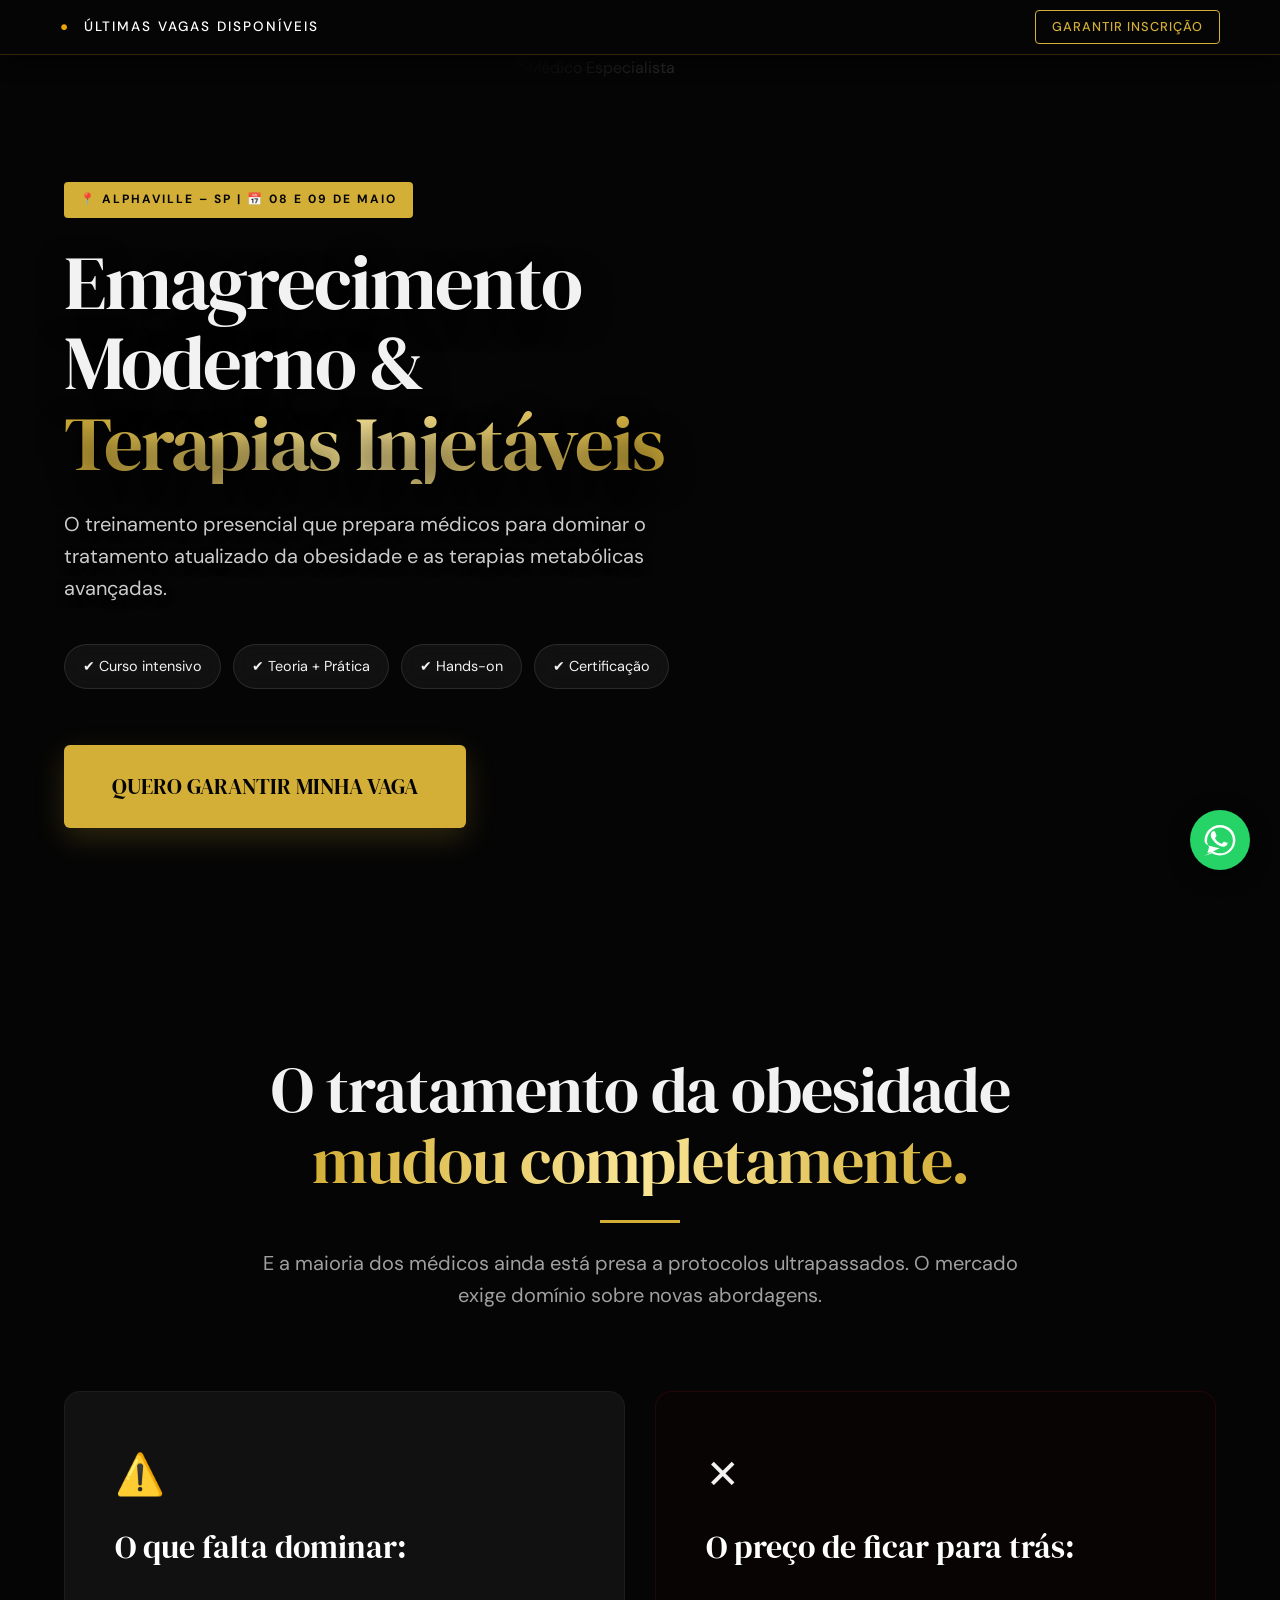
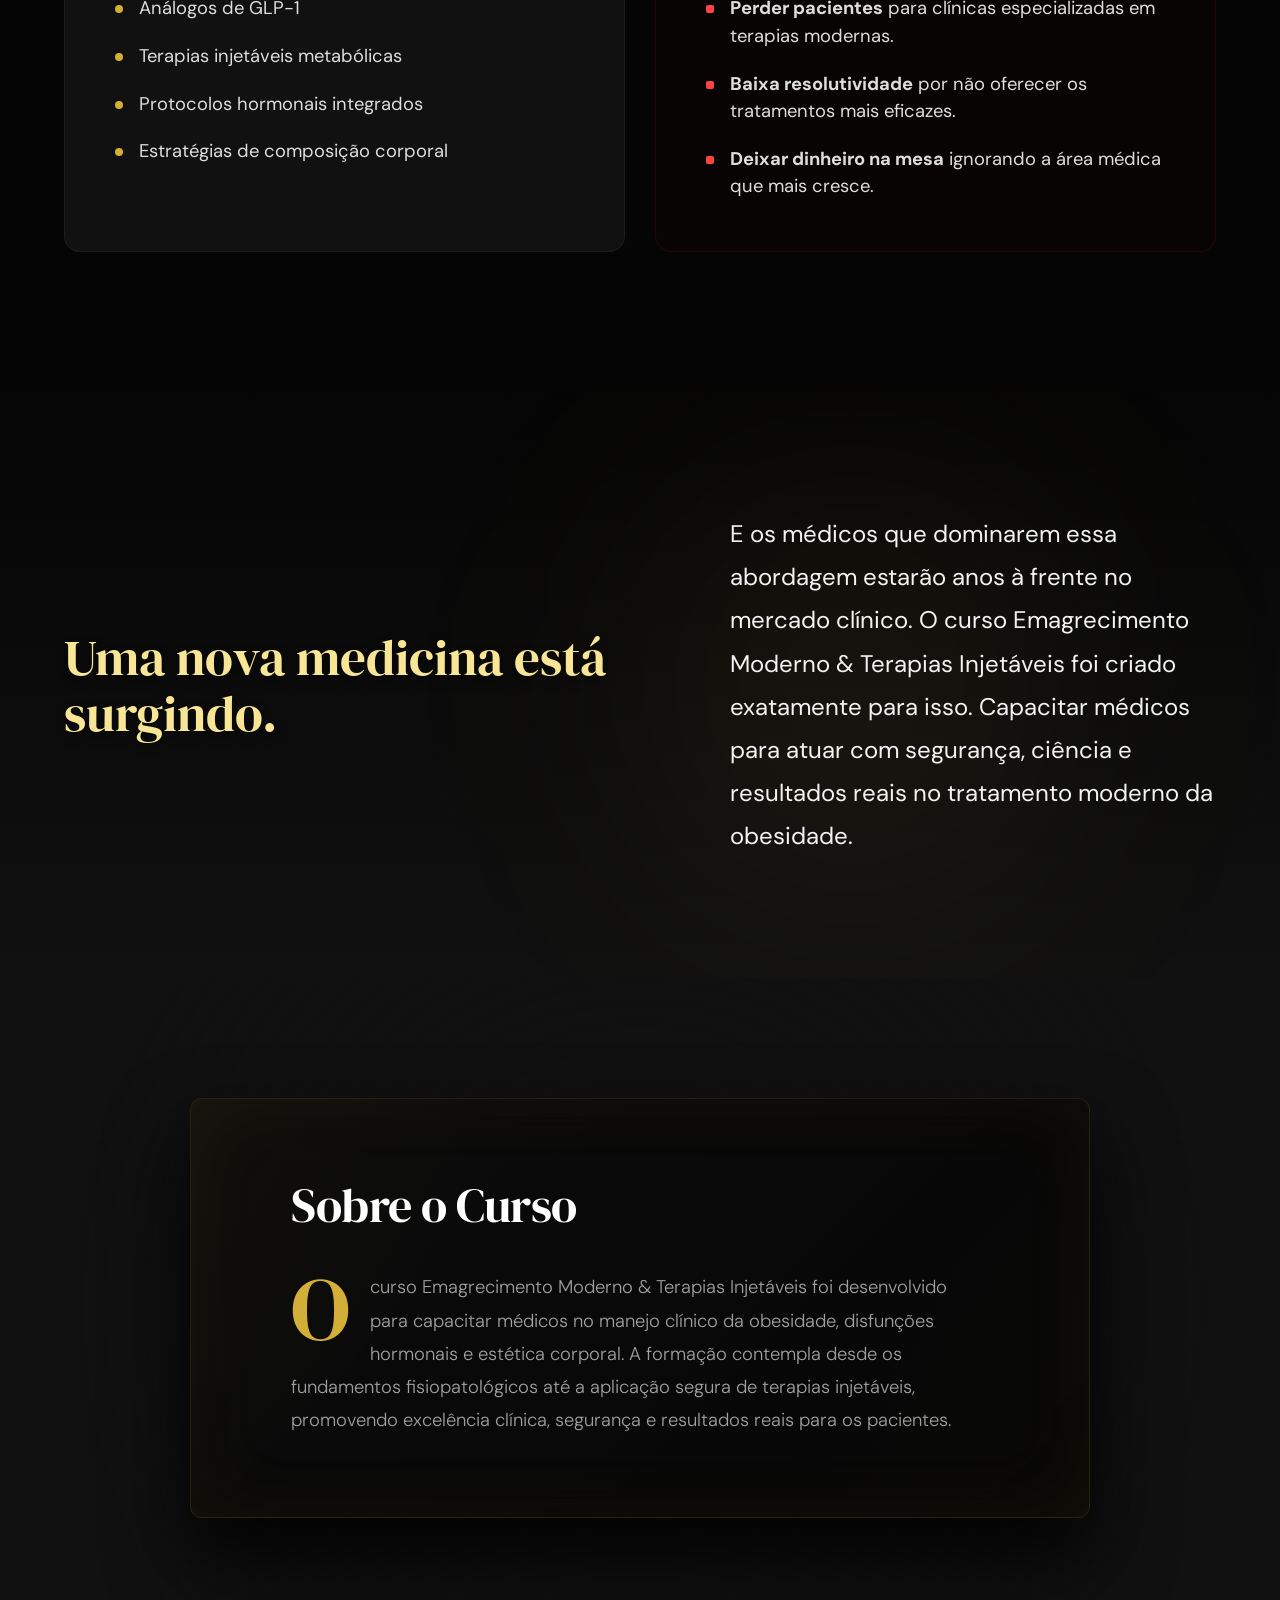
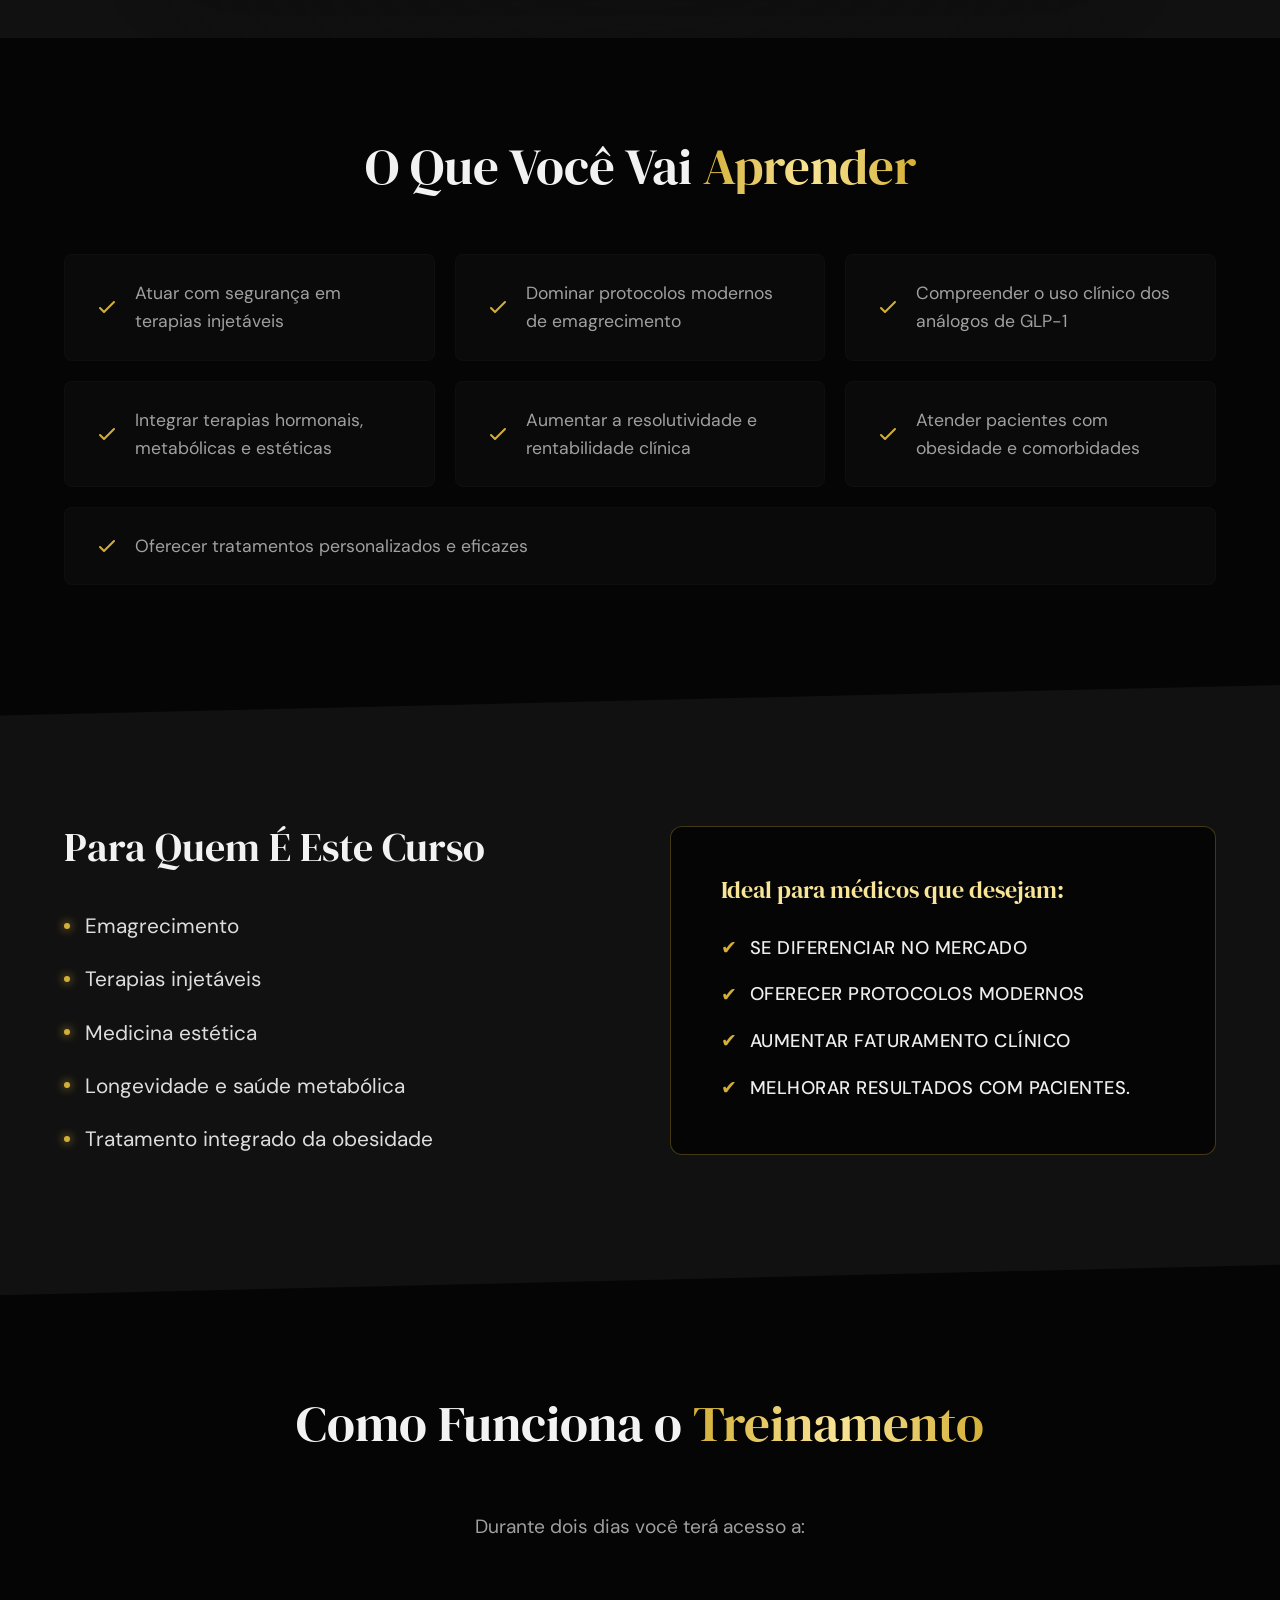
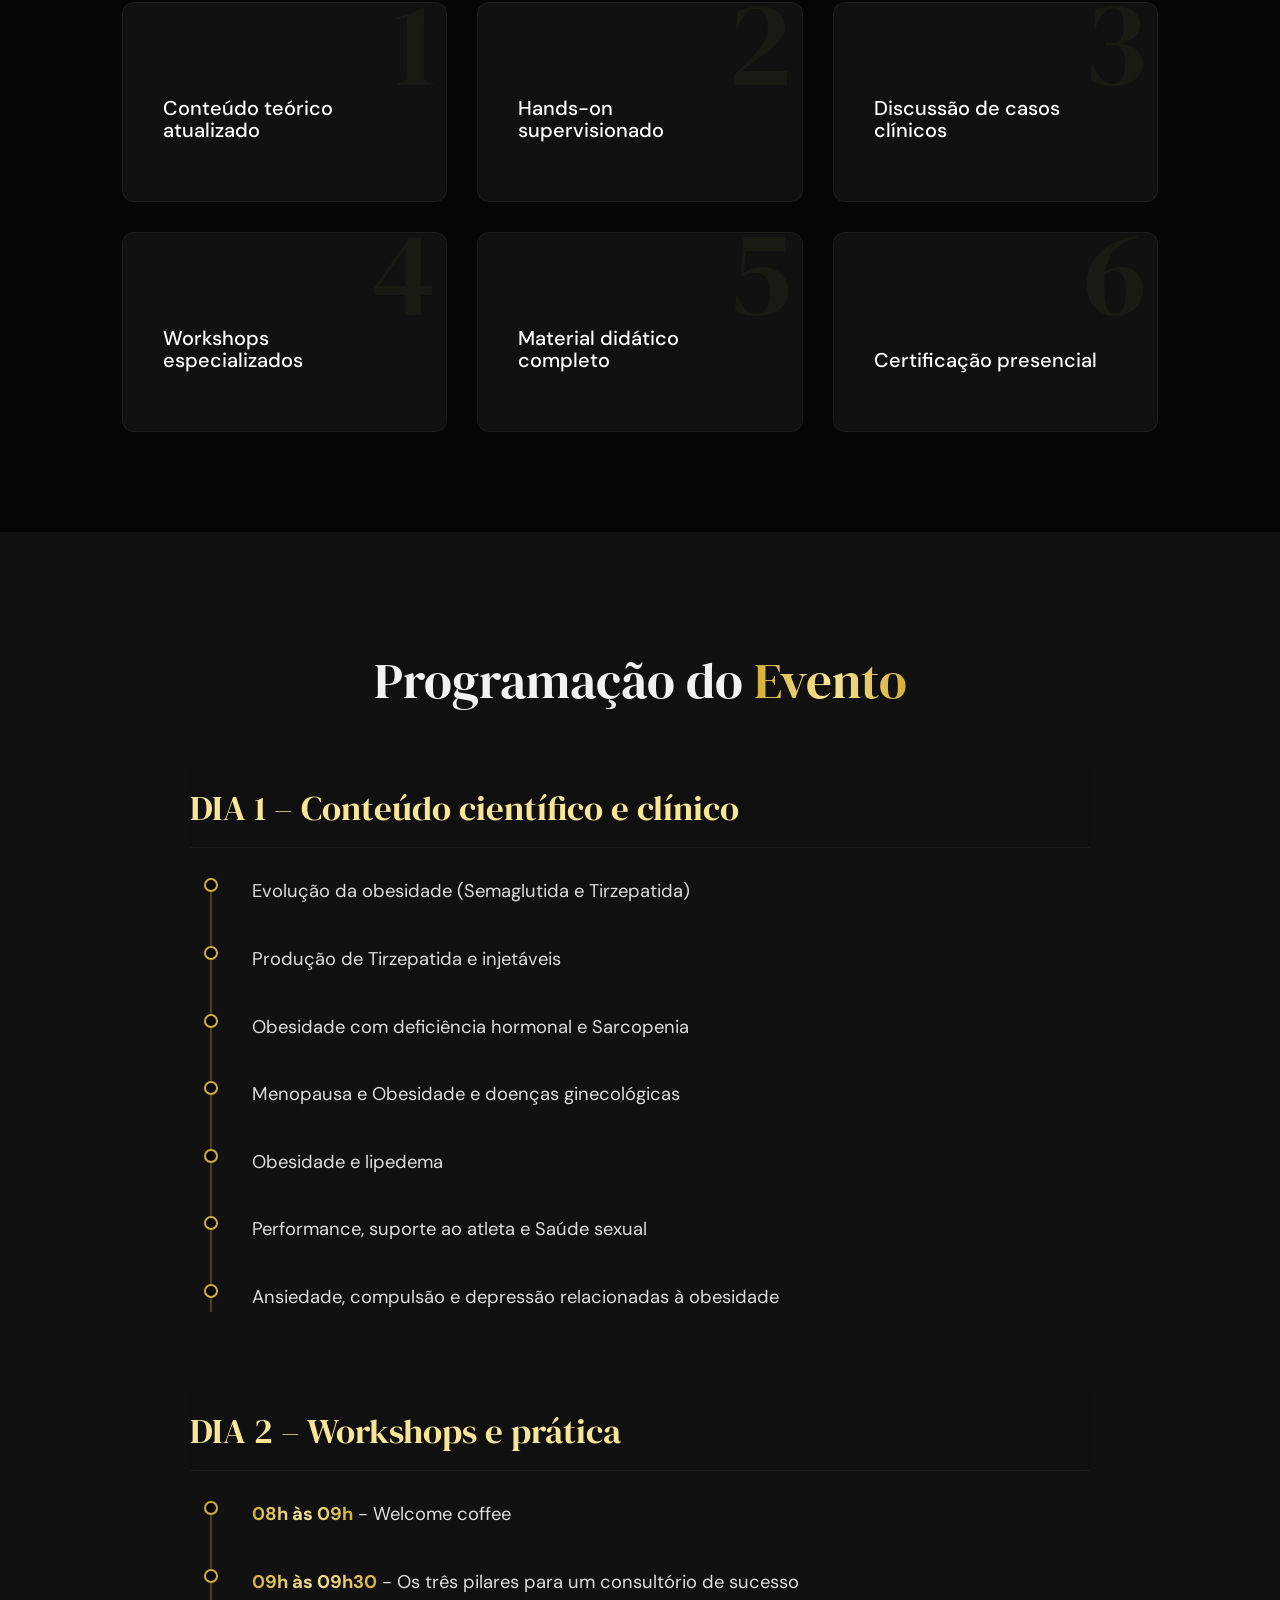
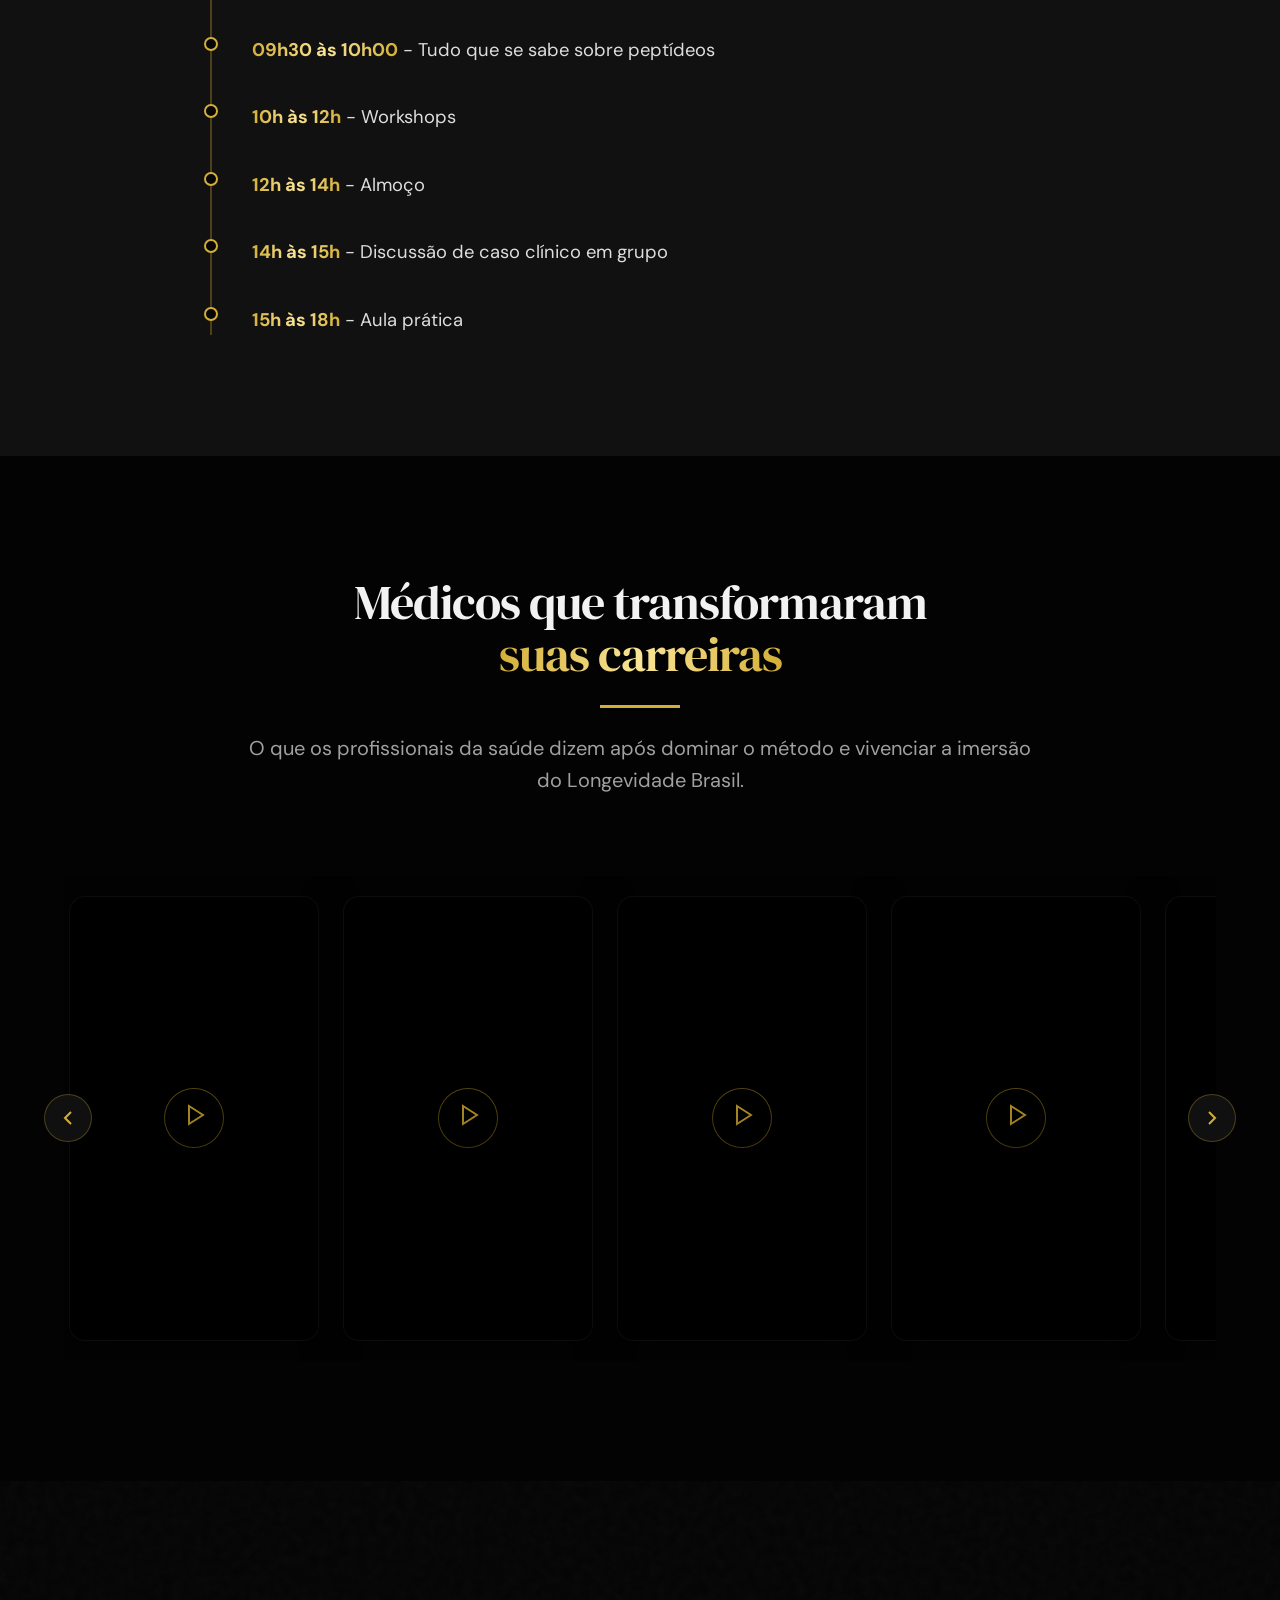
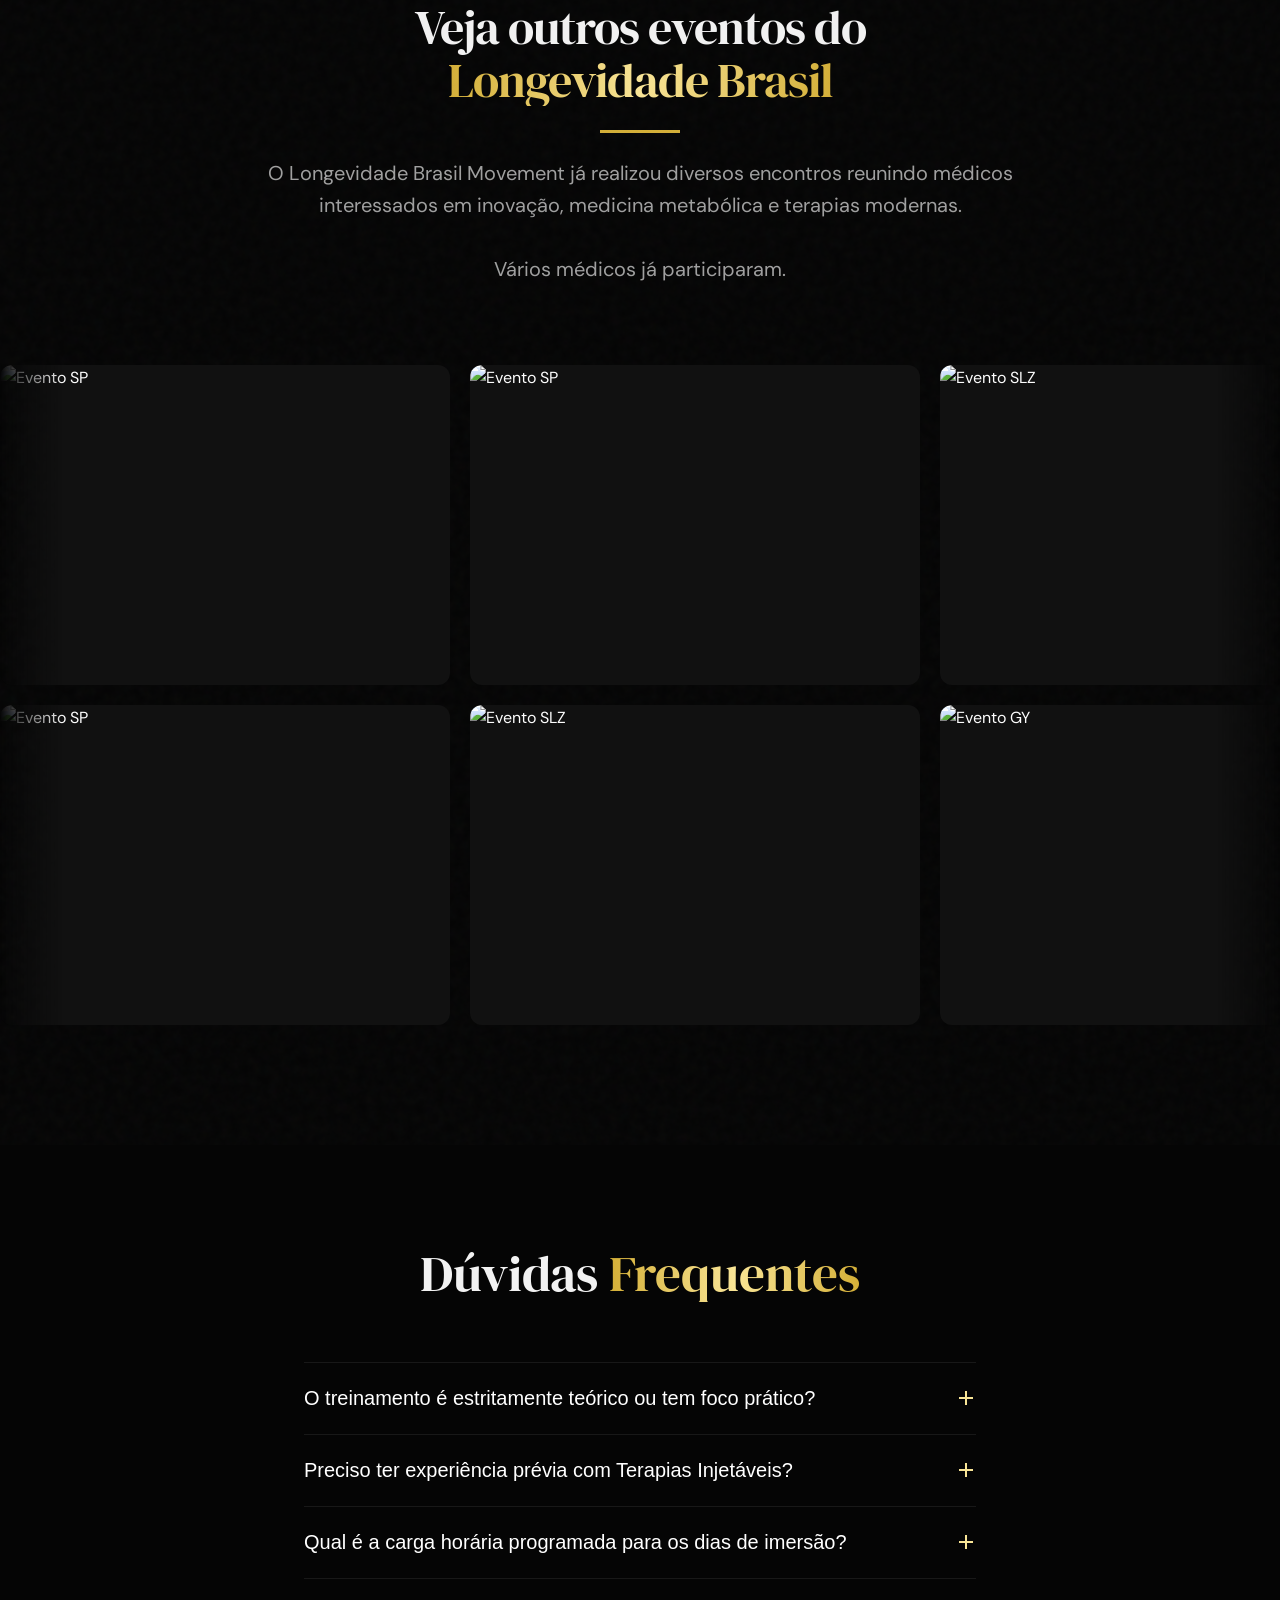
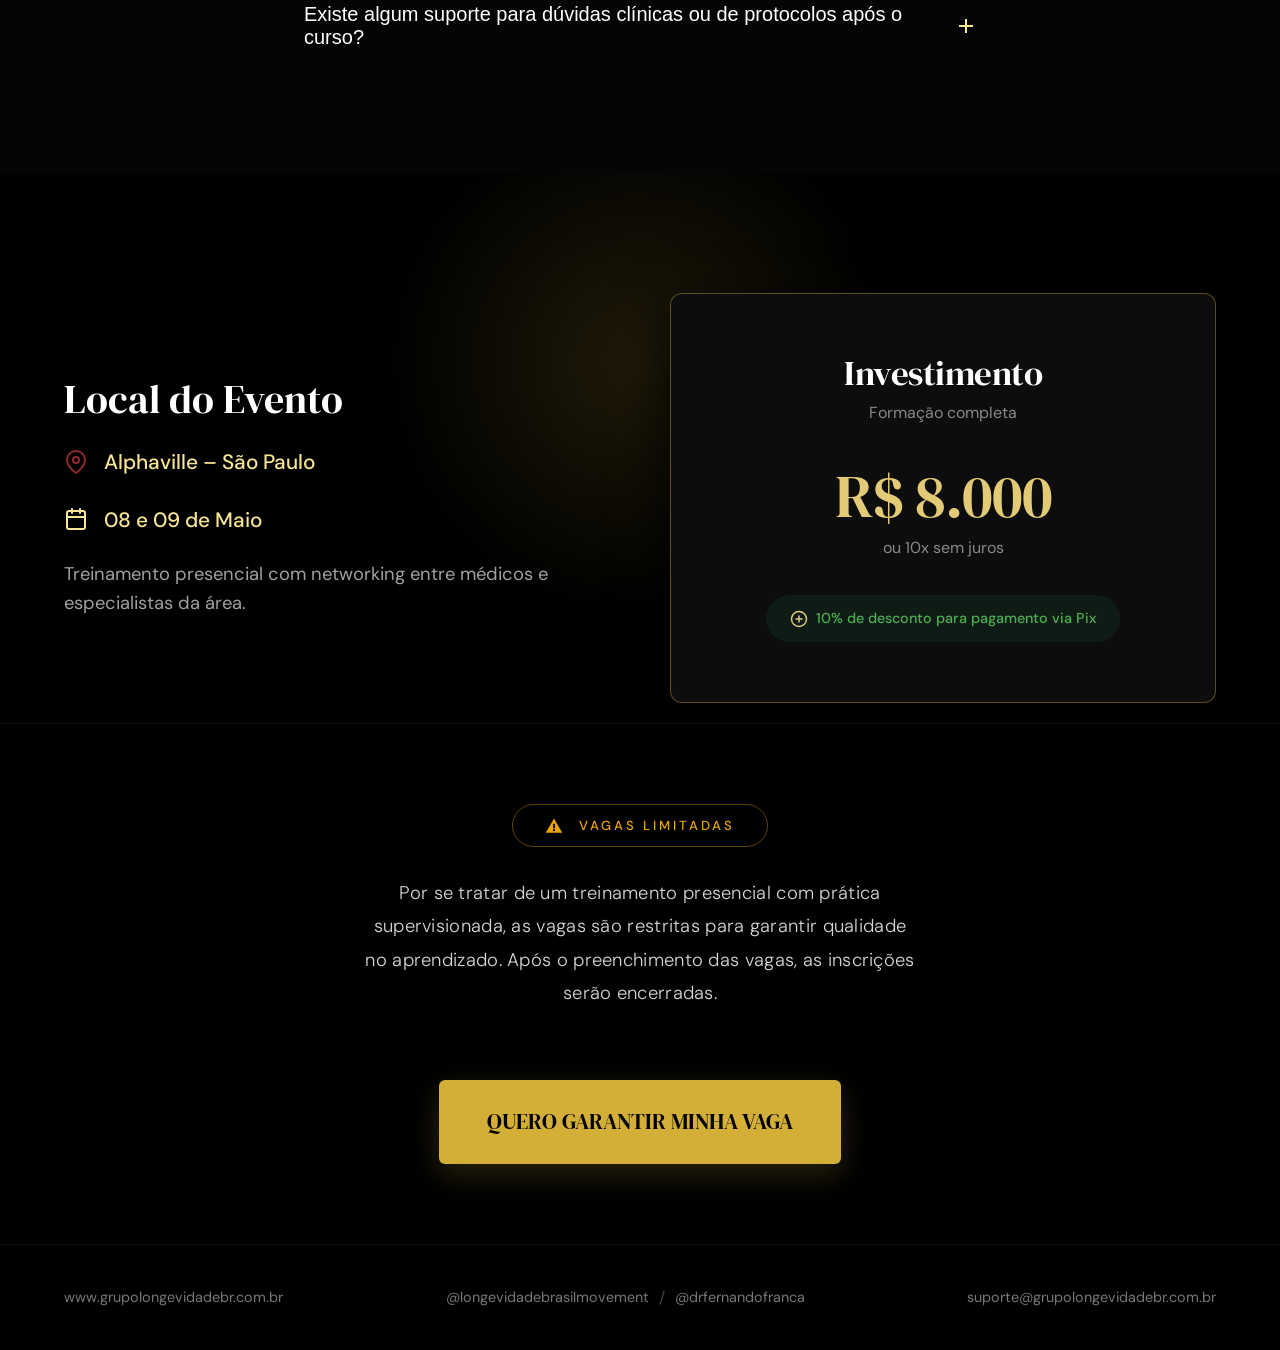
==== pagina-vendas/index.html @ 488025f0 "feat: versão inicial da página de vendas aprovada" ====
<!DOCTYPE html>
<html lang="pt-BR">

<head>
    <meta charset="UTF-8">
    <meta name="viewport" content="width=device-width, initial-scale=1.0">
    <title>Emagrecimento Moderno & Terapias Injetáveis</title>

    <!-- Preconnect for performance -->
    <link rel="preconnect" href="https://fonts.googleapis.com">
    <link rel="preconnect" href="https://fonts.gstatic.com" crossorigin>

    <!-- DM Serif Display (Heading) & DM Sans (Body) -->
    <link
        href="https://fonts.googleapis.com/css2?family=DM+Sans:opsz,wght@9..40,300;9..40,400;9..40,500;9..40,600&family=DM+Serif+Display:ital@0;1&display=swap"
        rel="stylesheet">

    <!-- AOS for scroll animation -->
    <link rel="stylesheet" href="https://unpkg.com/aos@next/dist/aos.css" />

    <link rel="stylesheet" href="/pagina-vendas/style.css">
</head>

<body>
    <!-- Sticky Top Bar (Escassez Premium) -->
    <div class="sticky-top-bar" id="stickyBar">
        <div class="container sticky-container">
            <span class="sticky-text">
                <span style="color: #ECA400; margin-right: 8px;">●</span> ÚLTIMAS VAGAS DISPONÍVEIS
            </span>
            <a href="#garantir" class="sticky-btn">Garantir Inscrição</a>
        </div>
    </div>

    <!-- New Hero Section: Layered/Immersive Image -->
    <section class="hero refined-hero">
        <div class="hero-image-wrapper">
            <img src="/.netlify/images?url=/images/BANNER.jpg&w=1200&q=80" loading="eager" class="hero-bg-img"
                alt="Médico Especialista">
            <!-- Gradients to blend image to the black background -->
            <div class="hero-vignette"></div>
            <div class="hero-fade-bottom"></div>
        </div>

        <div class="container hero-container-stacked">
            <div class="hero-content-modern">
                <div class="badge-modern">📍 ALPHAVILLE – SP | 📅 08 E 09 DE MAIO</div>
                <h1 class="hero-title-modern">
                    Emagrecimento Moderno & <br>
                    <span class="text-gold">Terapias Injetáveis</span>
                </h1>
                <p class="hero-subtitle-modern">
                    O treinamento presencial que prepara médicos para dominar o tratamento atualizado da obesidade e as
                    terapias metabólicas avançadas.
                </p>

                <div class="hero-modern-bullets">
                    <span class="modern-pill">✔ Curso intensivo</span>
                    <span class="modern-pill">✔ Teoria + Prática</span>
                    <span class="modern-pill">✔ Hands-on</span>
                    <span class="modern-pill">✔ Certificação</span>
                </div>

                <div class="hero-cta-wrapper">
                    <a href="#garantir" class="btn-primary-modern">
                        QUERO GARANTIR MINHA VAGA
                    </a>
                </div>
            </div>
        </div>
    </section>

    <!-- Section: O Problema -> Bento Grid Style -->
    <section class="section problem-section-modern">
        <div class="container">
            <div class="section-header-centered" data-aos="fade-up">
                <h2 class="title-impact">O tratamento da obesidade <br><span class="text-gold">mudou
                        completamente.</span></h2>
                <div class="gold-line"></div>
                <p class="desc-impact">E a maioria dos médicos ainda está presa a protocolos ultrapassados. O mercado
                    exige domínio sobre novas abordagens.</p>
            </div>

            <div class="bento-grid-modern">
                <!-- Card Falhas -->
                <div class="bento-card-dark" data-aos="fade-up" data-aos-delay="100">
                    <div class="bento-icon gold-icon">⚠️</div>
                    <h3 class="bento-title">O que falta dominar:</h3>
                    <ul class="clean-check-list">
                        <li>Análogos de GLP-1</li>
                        <li>Terapias injetáveis metabólicas</li>
                        <li>Protocolos hormonais integrados</li>
                        <li>Estratégias de composição corporal</li>
                    </ul>
                </div>

                <!-- Card Consequencias -->
                <div class="bento-card-alert" data-aos="fade-up" data-aos-delay="200">
                    <div class="bento-icon red-icon">✕</div>
                    <h3 class="bento-title">O preço de ficar para trás:</h3>
                    <ul class="clean-check-list red-bullets">
                        <li><strong>Perder pacientes</strong> para clínicas especializadas em terapias modernas.</li>
                        <li><strong>Baixa resolutividade</strong> por não oferecer os tratamentos mais eficazes.</li>
                        <li><strong>Deixar dinheiro na mesa</strong> ignorando a área médica que mais cresce.</li>
                    </ul>
                </div>
            </div>
        </div>
    </section>

    <!-- Section 3: A Oportunidade -->
    <section class="section opportunity-section">
        <div class="opportunity-glow"></div>
        <div class="container opportunity-container">
            <div class="opportunity-left">
                <h2 class="opportunity-title" data-aos="fade-right">Uma nova medicina está surgindo.</h2>
            </div>
            <div class="opportunity-right" data-aos="fade-left" data-aos-delay="200">
                <p class="opportunity-desc">
                    E os médicos que dominarem essa abordagem estarão anos à frente no mercado clínico. O curso
                    Emagrecimento Moderno & Terapias Injetáveis foi criado exatamente para isso. Capacitar médicos para
                    atuar com segurança, ciência e resultados reais no tratamento moderno da obesidade.
                </p>
            </div>
        </div>
    </section>

    <!-- Section 4: Sobre o Curso (Clean Premium) -->
    <section class="section about-section-clean" style="padding: 120px 0;">
        <!-- Slider de Imagens Desfocadas no Fundo -->
        <div class="about-bg-slider">
            <div class="bg-slide bg-slide-1"></div>
            <div class="bg-slide bg-slide-2"></div>
            <div class="bg-slide bg-slide-3"></div>
            <div class="bg-slide bg-slide-4"></div>
            <div class="bg-slide bg-slide-5"></div>
        </div>
        <div class="container">
            <div class="about-clean-card" data-aos="fade-up" data-aos-duration="1000">
                <h2 class="about-clean-title">Sobre o Curso</h2>
                <div class="about-clean-content">
                    <p class="about-clean-text">
                        <span class="clean-drop-cap">O</span> curso Emagrecimento Moderno & Terapias Injetáveis foi
                        desenvolvido para capacitar médicos no manejo clínico da obesidade, disfunções hormonais e
                        estética corporal. A formação contempla desde os fundamentos fisiopatológicos até a aplicação
                        segura de terapias injetáveis, promovendo excelência clínica, segurança e resultados reais para
                        os pacientes.
                    </p>
                </div>
            </div>
        </div>
    </section>

    <!-- Section 5: O Que Você Vai Aprender -->
    <section class="section learn-section" id="aprendizado">
        <div class="container">
            <h2 class="section-title text-center" data-aos="fade-up">O Que Você Vai <span
                    class="text-gold">Aprender</span></h2>

            <div class="learn-grid">
                <div class="learn-card" data-aos="fade-up" data-aos-delay="100">
                    <svg viewBox="0 0 24 24" fill="none" class="learn-check">
                        <path d="M5 13L9 17L19 7" stroke="currentColor" stroke-width="2" stroke-linecap="round"
                            stroke-linejoin="round" />
                    </svg>
                    <span>Atuar com segurança em terapias injetáveis</span>
                </div>
                <div class="learn-card" data-aos="fade-up" data-aos-delay="200">
                    <svg viewBox="0 0 24 24" fill="none" class="learn-check">
                        <path d="M5 13L9 17L19 7" stroke="currentColor" stroke-width="2" stroke-linecap="round"
                            stroke-linejoin="round" />
                    </svg>
                    <span>Dominar protocolos modernos de emagrecimento</span>
                </div>
                <div class="learn-card" data-aos="fade-up" data-aos-delay="300">
                    <svg viewBox="0 0 24 24" fill="none" class="learn-check">
                        <path d="M5 13L9 17L19 7" stroke="currentColor" stroke-width="2" stroke-linecap="round"
                            stroke-linejoin="round" />
                    </svg>
                    <span>Compreender o uso clínico dos análogos de GLP-1</span>
                </div>
                <div class="learn-card" data-aos="fade-up" data-aos-delay="400">
                    <svg viewBox="0 0 24 24" fill="none" class="learn-check">
                        <path d="M5 13L9 17L19 7" stroke="currentColor" stroke-width="2" stroke-linecap="round"
                            stroke-linejoin="round" />
                    </svg>
                    <span>Integrar terapias hormonais, metabólicas e estéticas</span>
                </div>
                <div class="learn-card" data-aos="fade-up" data-aos-delay="500">
                    <svg viewBox="0 0 24 24" fill="none" class="learn-check">
                        <path d="M5 13L9 17L19 7" stroke="currentColor" stroke-width="2" stroke-linecap="round"
                            stroke-linejoin="round" />
                    </svg>
                    <span>Aumentar a resolutividade e rentabilidade clínica</span>
                </div>
                <div class="learn-card" data-aos="fade-up" data-aos-delay="600">
                    <svg viewBox="0 0 24 24" fill="none" class="learn-check">
                        <path d="M5 13L9 17L19 7" stroke="currentColor" stroke-width="2" stroke-linecap="round"
                            stroke-linejoin="round" />
                    </svg>
                    <span>Atender pacientes com obesidade e comorbidades</span>
                </div>
                <div class="learn-card" data-aos="fade-up" data-aos-delay="700">
                    <svg viewBox="0 0 24 24" fill="none" class="learn-check">
                        <path d="M5 13L9 17L19 7" stroke="currentColor" stroke-width="2" stroke-linecap="round"
                            stroke-linejoin="round" />
                    </svg>
                    <span>Oferecer tratamentos personalizados e eficazes</span>
                </div>
            </div>
        </div>
    </section>

    <!-- Section 6: Para Quem É Este Curso -->
    <section class="section audience-section">
        <div class="container audience-container">
            <div class="audience-left">
                <h2 class="audience-title" data-aos="fade-right">Para Quem É Este Curso</h2>
                <ul class="audience-list">
                    <li data-aos="fade-right" data-aos-delay="100">Emagrecimento</li>
                    <li data-aos="fade-right" data-aos-delay="200">Terapias injetáveis</li>
                    <li data-aos="fade-right" data-aos-delay="300">Medicina estética</li>
                    <li data-aos="fade-right" data-aos-delay="400">Longevidade e saúde metabólica</li>
                    <li data-aos="fade-right" data-aos-delay="500">Tratamento integrado da obesidade</li>
                </ul>
            </div>
            <div class="audience-right" data-aos="fade-left">
                <div class="contrast-box">
                    <h3 class="contrast-subtitle">Ideal para médicos que desejam:</h3>
                    <ul class="desire-list">
                        <li><span>✔</span> se diferenciar no mercado</li>
                        <li><span>✔</span> oferecer protocolos modernos</li>
                        <li><span>✔</span> aumentar faturamento clínico</li>
                        <li><span>✔</span> melhorar resultados com pacientes.</li>
                    </ul>
                </div>
            </div>
        </div>
    </section>

    <!-- Section 7: Como Funciona o Treinamento -->
    <section class="section works-section">
        <div class="container">
            <h2 class="section-title text-center" data-aos="fade-up">Como Funciona o <span
                    class="text-gold">Treinamento</span></h2>
            <p class="works-subtitle text-center" data-aos="fade-up" data-aos-delay="100">Durante dois dias você terá
                acesso a:</p>

            <div class="works-grid">
                <div class="works-card" data-aos="fade-up" data-aos-delay="100">
                    <span class="works-number">1</span>
                    <h3 class="works-title">Conteúdo teórico atualizado</h3>
                </div>
                <div class="works-card" data-aos="fade-up" data-aos-delay="200">
                    <span class="works-number">2</span>
                    <h3 class="works-title">Hands-on supervisionado</h3>
                </div>
                <div class="works-card" data-aos="fade-up" data-aos-delay="300">
                    <span class="works-number">3</span>
                    <h3 class="works-title">Discussão de casos clínicos</h3>
                </div>
                <div class="works-card" data-aos="fade-up" data-aos-delay="400">
                    <span class="works-number">4</span>
                    <h3 class="works-title">Workshops especializados</h3>
                </div>
                <div class="works-card" data-aos="fade-up" data-aos-delay="500">
                    <span class="works-number">5</span>
                    <h3 class="works-title">Material didático completo</h3>
                </div>
                <div class="works-card" data-aos="fade-up" data-aos-delay="600">
                    <span class="works-number">6</span>
                    <h3 class="works-title">Certificação presencial</h3>
                </div>
            </div>
        </div>
    </section>

    <!-- Section 8: Programação do Evento -->
    <section class="section schedule-section">
        <div class="container">
            <h2 class="section-title text-center" data-aos="fade-up">Programação do <span
                    class="text-gold">Evento</span></h2>

            <div class="schedule-container">
                <!-- Dia 1 -->
                <div class="schedule-day">
                    <div class="schedule-header sticky-header">
                        <h3 class="day-title">DIA 1 – Conteúdo científico e clínico</h3>
                    </div>
                    <div class="timeline">
                        <div class="timeline-item" data-aos="fade-up">
                            <div class="timeline-dot"></div>
                            <div class="timeline-content">Evolução da obesidade (Semaglutida e Tirzepatida)</div>
                        </div>
                        <div class="timeline-item" data-aos="fade-up">
                            <div class="timeline-dot"></div>
                            <div class="timeline-content">Produção de Tirzepatida e injetáveis</div>
                        </div>
                        <div class="timeline-item" data-aos="fade-up">
                            <div class="timeline-dot"></div>
                            <div class="timeline-content">Obesidade com deficiência hormonal e Sarcopenia</div>
                        </div>
                        <div class="timeline-item" data-aos="fade-up">
                            <div class="timeline-dot"></div>
                            <div class="timeline-content">Menopausa e Obesidade e doenças ginecológicas</div>
                        </div>
                        <div class="timeline-item" data-aos="fade-up">
                            <div class="timeline-dot"></div>
                            <div class="timeline-content">Obesidade e lipedema</div>
                        </div>
                        <div class="timeline-item" data-aos="fade-up">
                            <div class="timeline-dot"></div>
                            <div class="timeline-content">Performance, suporte ao atleta e Saúde sexual</div>
                        </div>
                        <div class="timeline-item" data-aos="fade-up">
                            <div class="timeline-dot"></div>
                            <div class="timeline-content">Ansiedade, compulsão e depressão relacionadas à obesidade
                            </div>
                        </div>
                    </div>
                </div>

                <!-- Dia 2 -->
                <div class="schedule-day">
                    <div class="schedule-header sticky-header">
                        <h3 class="day-title">DIA 2 – Workshops e prática</h3>
                    </div>
                    <div class="timeline">
                        <div class="timeline-item" data-aos="fade-up">
                            <div class="timeline-dot"></div>
                            <div class="timeline-content"><strong class="text-gold">08h às 09h</strong> - Welcome coffee
                            </div>
                        </div>
                        <div class="timeline-item" data-aos="fade-up">
                            <div class="timeline-dot"></div>
                            <div class="timeline-content"><strong class="text-gold">09h às 09h30</strong> - Os três
                                pilares para um consultório de sucesso</div>
                        </div>
                        <div class="timeline-item" data-aos="fade-up">
                            <div class="timeline-dot"></div>
                            <div class="timeline-content"><strong class="text-gold">09h30 às 10h00</strong> - Tudo que
                                se sabe sobre peptídeos</div>
                        </div>
                        <div class="timeline-item" data-aos="fade-up">
                            <div class="timeline-dot"></div>
                            <div class="timeline-content"><strong class="text-gold">10h às 12h</strong> - Workshops
                            </div>
                        </div>
                        <div class="timeline-item" data-aos="fade-up">
                            <div class="timeline-dot"></div>
                            <div class="timeline-content"><strong class="text-gold">12h às 14h</strong> - Almoço</div>
                        </div>
                        <div class="timeline-item" data-aos="fade-up">
                            <div class="timeline-dot"></div>
                            <div class="timeline-content"><strong class="text-gold">14h às 15h</strong> - Discussão de
                                caso clínico em grupo</div>
                        </div>
                        <div class="timeline-item" data-aos="fade-up">
                            <div class="timeline-dot"></div>
                            <div class="timeline-content"><strong class="text-gold">15h às 18h</strong> - Aula prática
                            </div>
                        </div>
                    </div>
                </div>
            </div>
        </div>
    </section>

    <!-- Section 9: Depoimentos (YouTube Shorts) -->
    <section class="section testimonials-section" id="depoimentos">
        <div class="container">
            <div class="section-header-centered" data-aos="fade-up">
                <h2 class="title-impact" style="font-size: clamp(2rem, 4vw, 3rem);">Médicos que transformaram <br><span
                        class="text-gold">suas carreiras</span></h2>
                <div class="gold-line"></div>
                <p class="desc-impact">O que os profissionais da saúde dizem após dominar o método e vivenciar a imersão
                    do Longevidade Brasil.</p>
            </div>

            <div class="shorts-slider-container">
                <button class="slider-btn prev-btn" id="shortsPrev" aria-label="Anterior"><svg viewBox="0 0 24 24"
                        width="24" height="24" stroke="currentColor" stroke-width="2" fill="none">
                        <polyline points="15 18 9 12 15 6"></polyline>
                    </svg></button>

                <div class="shorts-track-wrapper">
                    <div class="shorts-track" id="shortsTrack">
                        <!-- Short 1 -->
                        <div class="short-card" onclick="openVideoModal('Ej6DbTn0rVU')">
                            <div class="short-thumbnail"
                                style="background-image: url('https://img.youtube.com/vi/Ej6DbTn0rVU/maxresdefault.jpg');">
                                <div class="play-btn-wrapper">
                                    <div class="play-btn"><svg viewBox="0 0 24 24" width="24" height="24"
                                            stroke="currentColor" stroke-width="2" fill="none">
                                            <polygon points="5 3 19 12 5 21 5 3"></polygon>
                                        </svg></div>
                                </div>
                            </div>
                        </div>
                        <!-- Short 2 -->
                        <div class="short-card" onclick="openVideoModal('1ippLPHmM_g')">
                            <div class="short-thumbnail"
                                style="background-image: url('https://img.youtube.com/vi/1ippLPHmM_g/maxresdefault.jpg');">
                                <div class="play-btn-wrapper">
                                    <div class="play-btn"><svg viewBox="0 0 24 24" width="24" height="24"
                                            stroke="currentColor" stroke-width="2" fill="none">
                                            <polygon points="5 3 19 12 5 21 5 3"></polygon>
                                        </svg></div>
                                </div>
                            </div>
                        </div>
                        <!-- Short 3 -->
                        <div class="short-card" onclick="openVideoModal('9PmYRvIcdQo')">
                            <div class="short-thumbnail"
                                style="background-image: url('https://img.youtube.com/vi/9PmYRvIcdQo/maxresdefault.jpg');">
                                <div class="play-btn-wrapper">
                                    <div class="play-btn"><svg viewBox="0 0 24 24" width="24" height="24"
                                            stroke="currentColor" stroke-width="2" fill="none">
                                            <polygon points="5 3 19 12 5 21 5 3"></polygon>
                                        </svg></div>
                                </div>
                            </div>
                        </div>
                        <!-- Short 4 -->
                        <div class="short-card" onclick="openVideoModal('dgGwQjTHB90')">
                            <div class="short-thumbnail"
                                style="background-image: url('https://img.youtube.com/vi/dgGwQjTHB90/maxresdefault.jpg');">
                                <div class="play-btn-wrapper">
                                    <div class="play-btn"><svg viewBox="0 0 24 24" width="24" height="24"
                                            stroke="currentColor" stroke-width="2" fill="none">
                                            <polygon points="5 3 19 12 5 21 5 3"></polygon>
                                        </svg></div>
                                </div>
                            </div>
                        </div>
                        <!-- Short 5 -->
                        <div class="short-card" onclick="openVideoModal('f4R2LHjuhcM')">
                            <div class="short-thumbnail"
                                style="background-image: url('https://img.youtube.com/vi/f4R2LHjuhcM/maxresdefault.jpg');">
                                <div class="play-btn-wrapper">
                                    <div class="play-btn"><svg viewBox="0 0 24 24" width="24" height="24"
                                            stroke="currentColor" stroke-width="2" fill="none">
                                            <polygon points="5 3 19 12 5 21 5 3"></polygon>
                                        </svg></div>
                                </div>
                            </div>
                        </div>
                        <!-- Short 6 -->
                        <div class="short-card" onclick="openVideoModal('fs2wlIHWiAA')">
                            <div class="short-thumbnail"
                                style="background-image: url('https://img.youtube.com/vi/fs2wlIHWiAA/maxresdefault.jpg');">
                                <div class="play-btn-wrapper">
                                    <div class="play-btn"><svg viewBox="0 0 24 24" width="24" height="24"
                                            stroke="currentColor" stroke-width="2" fill="none">
                                            <polygon points="5 3 19 12 5 21 5 3"></polygon>
                                        </svg></div>
                                </div>
                            </div>
                        </div>
                        <!-- Short 7 -->
                        <div class="short-card" onclick="openVideoModal('lmOyY9UQHes')">
                            <div class="short-thumbnail"
                                style="background-image: url('https://img.youtube.com/vi/lmOyY9UQHes/maxresdefault.jpg');">
                                <div class="play-btn-wrapper">
                                    <div class="play-btn"><svg viewBox="0 0 24 24" width="24" height="24"
                                            stroke="currentColor" stroke-width="2" fill="none">
                                            <polygon points="5 3 19 12 5 21 5 3"></polygon>
                                        </svg></div>
                                </div>
                            </div>
                        </div>
                        <!-- Short 8 -->
                        <div class="short-card" onclick="openVideoModal('fghPMeuL7BE')">
                            <div class="short-thumbnail"
                                style="background-image: url('https://img.youtube.com/vi/fghPMeuL7BE/maxresdefault.jpg');">
                                <div class="play-btn-wrapper">
                                    <div class="play-btn"><svg viewBox="0 0 24 24" width="24" height="24"
                                            stroke="currentColor" stroke-width="2" fill="none">
                                            <polygon points="5 3 19 12 5 21 5 3"></polygon>
                                        </svg></div>
                                </div>
                            </div>
                        </div>
                    </div>
                </div>

                <button class="slider-btn next-btn" id="shortsNext" aria-label="Próximo"><svg viewBox="0 0 24 24"
                        width="24" height="24" stroke="currentColor" stroke-width="2" fill="none">
                        <polyline points="9 18 15 12 9 6"></polyline>
                    </svg></button>
            </div>
        </div>
        </div>
    </section>

    <!-- Modal for YouTube Video -->
    <div id="videoModal" class="video-modal">
        <div class="modal-overlay" onclick="closeVideoModal()"></div>
        <div class="modal-content">
            <button class="close-modal-btn" onclick="closeVideoModal()">&times;</button>
            <div class="video-container-responsive" id="videoContainer">
                <!-- Iframe inserted dynamically via JS -->
            </div>
        </div>
    </div>

    <!-- Section 10: Eventos Anteriores (Carrossel) -->
    <section class="section gallery-section">
        <div class="gallery-noise"></div>
        <div class="container relative-container" style="flex-direction: column;">
            <div class="section-header-centered" data-aos="fade-up">
                <h2 class="title-impact" style="font-size: clamp(2rem, 4vw, 3rem);">Veja outros eventos do <br><span
                        class="text-gold">Longevidade Brasil</span></h2>
                <div class="gold-line"></div>
                <p class="desc-impact">O Longevidade Brasil Movement já realizou diversos encontros reunindo médicos
                    interessados em inovação, medicina metabólica e terapias modernas. <br><br>Vários
                    médicos já participaram.</p>
            </div>
        </div>

        <!-- Infinite Scrolling Carousel -->
        <div class="carousel-wrapper" data-aos="fade-in" data-aos-delay="100">
            <div class="carousel-track">
                <!-- Group 1 (All Images) -->
                <div class="carousel-slide" data-region="São Paulo"
                    style="background-image: url('/.netlify/images?url=/images/evento-sao-paulo/sp1.jpg&w=600&q=80')">
                    <img src="/.netlify/images?url=/images/evento-sao-paulo/sp1.jpg&w=600&q=80" loading="lazy"
                        alt="Evento SP">
                </div>

                <div class="carousel-slide" data-region="São Paulo"
                    style="background-image: url('/.netlify/images?url=/images/evento-sao-paulo/sp2.jpg&w=600&q=80')">
                    <img src="/.netlify/images?url=/images/evento-sao-paulo/sp2.jpg&w=600&q=80" loading="lazy"
                        alt="Evento SP">
                </div>

                <div class="carousel-slide" data-region="São Luís"
                    style="background-image: url('/.netlify/images?url=/images/evento-sao-luis/slz_1.jpg&w=600&q=80')">
                    <img src="/.netlify/images?url=/images/evento-sao-luis/slz_1.jpg&w=600&q=80" loading="lazy"
                        alt="Evento SLZ">
                </div>

                <div class="carousel-slide" data-region="Goiânia"
                    style="background-image: url('/.netlify/images?url=/images/evento-goiania/goiania_1.jpg&w=600&q=80')">
                    <img src="/.netlify/images?url=/images/evento-goiania/goiania_1.jpg&w=600&q=80" loading="lazy"
                        alt="Evento GY">
                </div>

                <div class="carousel-slide" data-region="São Paulo"
                    style="background-image: url('/.netlify/images?url=/images/evento-sao-paulo/sp3.jpg&w=600&q=80')">
                    <img src="/.netlify/images?url=/images/evento-sao-paulo/sp3.jpg&w=600&q=80" loading="lazy"
                        alt="Evento SP">
                </div>

                <div class="carousel-slide" data-region="São Luís"
                    style="background-image: url('/.netlify/images?url=/images/evento-sao-luis/slz_3.jpg&w=600&q=80')">
                    <img src="/.netlify/images?url=/images/evento-sao-luis/slz_3.jpg&w=600&q=80" loading="lazy"
                        alt="Evento SLZ">
                </div>

                <div class="carousel-slide" data-region="Goiânia"
                    style="background-image: url('/.netlify/images?url=/images/evento-goiania/goiania_2.jpg&w=600&q=80')">
                    <img src="/.netlify/images?url=/images/evento-goiania/goiania_2.jpg&w=600&q=80" loading="lazy"
                        alt="Evento GY">
                </div>

                <div class="carousel-slide" data-region="São Paulo"
                    style="background-image: url('/.netlify/images?url=/images/evento-sao-paulo/sp4.jpg&w=600&q=80')">
                    <img src="/.netlify/images?url=/images/evento-sao-paulo/sp4.jpg&w=600&q=80" loading="lazy"
                        alt="Evento SP">
                </div>

                <div class="carousel-slide" data-region="São Luís"
                    style="background-image: url('/.netlify/images?url=/images/evento-sao-luis/slz_4.jpg&w=600&q=80')">
                    <img src="/.netlify/images?url=/images/evento-sao-luis/slz_4.jpg&w=600&q=80" loading="lazy"
                        alt="Evento SLZ">
                </div>

                <div class="carousel-slide" data-region="Goiânia"
                    style="background-image: url('/.netlify/images?url=/images/evento-goiania/goiania_3.jpg&w=600&q=80')">
                    <img src="/.netlify/images?url=/images/evento-goiania/goiania_3.jpg&w=600&q=80" loading="lazy"
                        alt="Evento GY">
                </div>

                <div class="carousel-slide" data-region="São Paulo"
                    style="background-image: url('/.netlify/images?url=/images/evento-sao-paulo/sp5.jpg&w=600&q=80')">
                    <img src="/.netlify/images?url=/images/evento-sao-paulo/sp5.jpg&w=600&q=80" loading="lazy"
                        alt="Evento SP">
                </div>

                <!-- Group 2 (Duplicate for seamless loop) -->
                <div class="carousel-slide" data-region="São Paulo"
                    style="background-image: url('/.netlify/images?url=/images/evento-sao-paulo/sp1.jpg&w=600&q=80')">
                    <img src="/.netlify/images?url=/images/evento-sao-paulo/sp1.jpg&w=600&q=80" loading="lazy"
                        alt="Evento SP">
                </div>

                <div class="carousel-slide" data-region="São Paulo"
                    style="background-image: url('/.netlify/images?url=/images/evento-sao-paulo/sp2.jpg&w=600&q=80')">
                    <img src="/.netlify/images?url=/images/evento-sao-paulo/sp2.jpg&w=600&q=80" loading="lazy"
                        alt="Evento SP">
                </div>

                <div class="carousel-slide" data-region="São Luís"
                    style="background-image: url('/.netlify/images?url=/images/evento-sao-luis/slz_1.jpg&w=600&q=80')">
                    <img src="/.netlify/images?url=/images/evento-sao-luis/slz_1.jpg&w=600&q=80" loading="lazy"
                        alt="Evento SLZ">
                </div>

                <div class="carousel-slide" data-region="Goiânia"
                    style="background-image: url('/.netlify/images?url=/images/evento-goiania/goiania_1.jpg&w=600&q=80')">
                    <img src="/.netlify/images?url=/images/evento-goiania/goiania_1.jpg&w=600&q=80" loading="lazy"
                        alt="Evento GY">
                </div>

                <div class="carousel-slide" data-region="São Paulo"
                    style="background-image: url('/.netlify/images?url=/images/evento-sao-paulo/sp3.jpg&w=600&q=80')">
                    <img src="/.netlify/images?url=/images/evento-sao-paulo/sp3.jpg&w=600&q=80" loading="lazy"
                        alt="Evento SP">
                </div>

                <div class="carousel-slide" data-region="São Luís"
                    style="background-image: url('/.netlify/images?url=/images/evento-sao-luis/slz_3.jpg&w=600&q=80')">
                    <img src="/.netlify/images?url=/images/evento-sao-luis/slz_3.jpg&w=600&q=80" loading="lazy"
                        alt="Evento SLZ">
                </div>

                <div class="carousel-slide" data-region="Goiânia"
                    style="background-image: url('/.netlify/images?url=/images/evento-goiania/goiania_2.jpg&w=600&q=80')">
                    <img src="/.netlify/images?url=/images/evento-goiania/goiania_2.jpg&w=600&q=80" loading="lazy"
                        alt="Evento GY">
                </div>

                <div class="carousel-slide" data-region="São Paulo"
                    style="background-image: url('/.netlify/images?url=/images/evento-sao-paulo/sp4.jpg&w=600&q=80')">
                    <img src="/.netlify/images?url=/images/evento-sao-paulo/sp4.jpg&w=600&q=80" loading="lazy"
                        alt="Evento SP">
                </div>

                <div class="carousel-slide" data-region="São Luís"
                    style="background-image: url('/.netlify/images?url=/images/evento-sao-luis/slz_4.jpg&w=600&q=80')">
                    <img src="/.netlify/images?url=/images/evento-sao-luis/slz_4.jpg&w=600&q=80" loading="lazy"
                        alt="Evento SLZ">
                </div>

                <div class="carousel-slide" data-region="Goiânia"
                    style="background-image: url('/.netlify/images?url=/images/evento-goiania/goiania_3.jpg&w=600&q=80')">
                    <img src="/.netlify/images?url=/images/evento-goiania/goiania_3.jpg&w=600&q=80" loading="lazy"
                        alt="Evento GY">
                </div>

                <div class="carousel-slide" data-region="São Paulo"
                    style="background-image: url('/.netlify/images?url=/images/evento-sao-paulo/sp5.jpg&w=600&q=80')">
                    <img src="/.netlify/images?url=/images/evento-sao-paulo/sp5.jpg&w=600&q=80" loading="lazy"
                        alt="Evento SP">
                </div>
            </div>
        </div>

        <!-- Infinite Scrolling Carousel 2 (Reverse) -->
        <div class="carousel-wrapper" data-aos="fade-in" data-aos-delay="200" style="margin-top: 20px;">
            <div class="carousel-track track-reverse">
                <!-- Group 1 (All Images) -->
                <div class="carousel-slide" data-region="São Paulo"
                    style="background-image: url('/.netlify/images?url=/images/evento-sao-paulo/sp6.jpg&w=600&q=80')">
                    <img src="/.netlify/images?url=/images/evento-sao-paulo/sp6.jpg&w=600&q=80" loading="lazy"
                        alt="Evento SP">
                </div>

                <div class="carousel-slide" data-region="São Luís"
                    style="background-image: url('/.netlify/images?url=/images/evento-sao-luis/slz_5.jpg&w=600&q=80')">
                    <img src="/.netlify/images?url=/images/evento-sao-luis/slz_5.jpg&w=600&q=80" loading="lazy"
                        alt="Evento SLZ">
                </div>

                <div class="carousel-slide" data-region="Goiânia"
                    style="background-image: url('/.netlify/images?url=/images/evento-goiania/goiania_4.jpg&w=600&q=80')">
                    <img src="/.netlify/images?url=/images/evento-goiania/goiania_4.jpg&w=600&q=80" loading="lazy"
                        alt="Evento GY">
                </div>

                <div class="carousel-slide" data-region="São Paulo"
                    style="background-image: url('/.netlify/images?url=/images/evento-sao-paulo/sp7.jpg&w=600&q=80')">
                    <img src="/.netlify/images?url=/images/evento-sao-paulo/sp7.jpg&w=600&q=80" loading="lazy"
                        alt="Evento SP">
                </div>

                <div class="carousel-slide" data-region="São Luís"
                    style="background-image: url('/.netlify/images?url=/images/evento-sao-luis/slz_6.jpg&w=600&q=80')">
                    <img src="/.netlify/images?url=/images/evento-sao-luis/slz_6.jpg&w=600&q=80" loading="lazy"
                        alt="Evento SLZ">
                </div>

                <div class="carousel-slide" data-region="Goiânia"
                    style="background-image: url('/.netlify/images?url=/images/evento-goiania/goiania_5.jpg&w=600&q=80')">
                    <img src="/.netlify/images?url=/images/evento-goiania/goiania_5.jpg&w=600&q=80" loading="lazy"
                        alt="Evento GY">
                </div>

                <div class="carousel-slide" data-region="São Paulo"
                    style="background-image: url('/.netlify/images?url=/images/evento-sao-paulo/sp8.jpg&w=600&q=80')">
                    <img src="/.netlify/images?url=/images/evento-sao-paulo/sp8.jpg&w=600&q=80" loading="lazy"
                        alt="Evento SP">
                </div>

                <div class="carousel-slide" data-region="São Luís"
                    style="background-image: url('/.netlify/images?url=/images/evento-sao-luis/slz_7.jpg&w=600&q=80')">
                    <img src="/.netlify/images?url=/images/evento-sao-luis/slz_7.jpg&w=600&q=80" loading="lazy"
                        alt="Evento SLZ">
                </div>

                <div class="carousel-slide" data-region="Goiânia"
                    style="background-image: url('/.netlify/images?url=/images/evento-goiania/goiania_6.jpg&w=600&q=80')">
                    <img src="/.netlify/images?url=/images/evento-goiania/goiania_6.jpg&w=600&q=80" loading="lazy"
                        alt="Evento GY">
                </div>

                <div class="carousel-slide" data-region="Goiânia"
                    style="background-image: url('/.netlify/images?url=/images/evento-goiania/goiania_7.jpg&w=600&q=80')">
                    <img src="/.netlify/images?url=/images/evento-goiania/goiania_7.jpg&w=600&q=80" loading="lazy"
                        alt="Evento GY">
                </div>

                <!-- Group 2 (Duplicate for seamless loop) -->
                <div class="carousel-slide" data-region="São Paulo"
                    style="background-image: url('/.netlify/images?url=/images/evento-sao-paulo/sp6.jpg&w=600&q=80')">
                    <img src="/.netlify/images?url=/images/evento-sao-paulo/sp6.jpg&w=600&q=80" loading="lazy"
                        alt="Evento SP">
                </div>

                <div class="carousel-slide" data-region="São Luís"
                    style="background-image: url('/.netlify/images?url=/images/evento-sao-luis/slz_5.jpg&w=600&q=80')">
                    <img src="/.netlify/images?url=/images/evento-sao-luis/slz_5.jpg&w=600&q=80" loading="lazy"
                        alt="Evento SLZ">
                </div>

                <div class="carousel-slide" data-region="Goiânia"
                    style="background-image: url('/.netlify/images?url=/images/evento-goiania/goiania_4.jpg&w=600&q=80')">
                    <img src="/.netlify/images?url=/images/evento-goiania/goiania_4.jpg&w=600&q=80" loading="lazy"
                        alt="Evento GY">
                </div>

                <div class="carousel-slide" data-region="São Paulo"
                    style="background-image: url('/.netlify/images?url=/images/evento-sao-paulo/sp7.jpg&w=600&q=80')">
                    <img src="/.netlify/images?url=/images/evento-sao-paulo/sp7.jpg&w=600&q=80" loading="lazy"
                        alt="Evento SP">
                </div>

                <div class="carousel-slide" data-region="São Luís"
                    style="background-image: url('/.netlify/images?url=/images/evento-sao-luis/slz_6.jpg&w=600&q=80')">
                    <img src="/.netlify/images?url=/images/evento-sao-luis/slz_6.jpg&w=600&q=80" loading="lazy"
                        alt="Evento SLZ">
                </div>

                <div class="carousel-slide" data-region="Goiânia"
                    style="background-image: url('/.netlify/images?url=/images/evento-goiania/goiania_5.jpg&w=600&q=80')">
                    <img src="/.netlify/images?url=/images/evento-goiania/goiania_5.jpg&w=600&q=80" loading="lazy"
                        alt="Evento GY">
                </div>

                <div class="carousel-slide" data-region="São Paulo"
                    style="background-image: url('/.netlify/images?url=/images/evento-sao-paulo/sp8.jpg&w=600&q=80')">
                    <img src="/.netlify/images?url=/images/evento-sao-paulo/sp8.jpg&w=600&q=80" loading="lazy"
                        alt="Evento SP">
                </div>

                <div class="carousel-slide" data-region="São Luís"
                    style="background-image: url('/.netlify/images?url=/images/evento-sao-luis/slz_7.jpg&w=600&q=80')">
                    <img src="/.netlify/images?url=/images/evento-sao-luis/slz_7.jpg&w=600&q=80" loading="lazy"
                        alt="Evento SLZ">
                </div>

                <div class="carousel-slide" data-region="Goiânia"
                    style="background-image: url('/.netlify/images?url=/images/evento-goiania/goiania_6.jpg&w=600&q=80')">
                    <img src="/.netlify/images?url=/images/evento-goiania/goiania_6.jpg&w=600&q=80" loading="lazy"
                        alt="Evento GY">
                </div>

                <div class="carousel-slide" data-region="Goiânia"
                    style="background-image: url('/.netlify/images?url=/images/evento-goiania/goiania_7.jpg&w=600&q=80')">
                    <img src="/.netlify/images?url=/images/evento-goiania/goiania_7.jpg&w=600&q=80" loading="lazy"
                        alt="Evento GY">
                </div>
            </div>
        </div>
    </section>



    <!-- Section 9.6: FAQ - Perguntas Frequentes -->
    <section class="section faq-section">
        <div class="container faq-container">
            <h2 class="section-title text-center" data-aos="fade-up">Dúvidas <span class="text-gold">Frequentes</span>
            </h2>

            <div class="faq-list" data-aos="fade-up" data-aos-delay="100">
                <!-- Pergunta 1 -->
                <div class="faq-item">
                    <button class="faq-question">
                        <span>O treinamento é estritamente teórico ou tem foco prático?</span>
                        <div class="faq-icon"></div>
                    </button>
                    <div class="faq-answer">
                        <p>O foco principal é o <strong>Manejo Prático e Rápida Aplicação Clínica (Hands-on)</strong>.
                            Embora sejam fundamentados em teoria robusta, todos os protocolos e terapias ensinados são
                            direcionados para como você aplicará no consultório, desde o momento da anamnese até a
                            prescrição da terapia injetável.</p>
                    </div>
                </div>

                <!-- Pergunta 2 -->
                <div class="faq-item">
                    <button class="faq-question">
                        <span>Preciso ter experiência prévia com Terapias Injetáveis?</span>
                        <div class="faq-icon"></div>
                    </button>
                    <div class="faq-answer">
                        <p><strong>Não.</strong> A formação foi desenhada para escalar o conhecimento do zero até
                            técnicas avançadas. Começamos abordando a fisiologia básica da obesidade para que
                            profissionais recém-formados ou iniciantes na área possam acompanhar e, progressivamente,
                            avançamos para formulações e interações mais complexas na estética e reposição hormonal.</p>
                    </div>
                </div>

                <!-- Pergunta 3 -->
                <div class="faq-item">
                    <button class="faq-question">
                        <span>Qual é a carga horária programada para os dias de imersão?</span>
                        <div class="faq-icon"></div>
                    </button>
                    <div class="faq-answer">
                        <p>O treinamento ocorre em um final de semana intenso (08 e 09 de Maio), totalizando cerca de
                            <strong>20 horas de imersão</strong>. O cronograma prevê blocos de aula com horários de
                            coffee break reservados (Networking Break) para interação técnica entre os profissionais
                            presentes.
                        </p>
                    </div>
                </div>

                <!-- Pergunta 4 -->
                <div class="faq-item" style="border-bottom: none;">
                    <button class="faq-question">
                        <span>Existe algum suporte para dúvidas clínicas ou de protocolos após o curso?</span>
                        <div class="faq-icon"></div>
                    </button>
                    <div class="faq-answer">
                        <p><strong>Sim.</strong> Preparamos uma comunidade exclusiva de alunos e especialistas. Após a
                            formação presencial, você não estará sozinho; poderá discutir casos clínicos, validações de
                            exames e dosagens terapêuticas diretamente com outros colegas gabaritados e a equipe do Dr.
                            Fernando, criando uma rede de segurança nas suas prescrições.</p>
                    </div>
                </div>
            </div>
        </div>
    </section>
    <!-- Section 10: Local do Evento & Investimento -->
    <section class="section spotlight-section" id="garantir">
        <div class="spotlight"></div>
        <div class="container spotlight-container">
            <div class="spotlight-left">
                <h2 class="spotlight-title">Local do Evento</h2>

                <div class="location-details-premium">
                    <div class="location-item">
                        <svg width="20" height="20" viewBox="0 0 24 24" fill="none" stroke="currentColor"
                            stroke-width="2" stroke-linecap="round" stroke-linejoin="round" class="premium-icon"
                            style="color: #92272e">
                            <path d="M21 10c0 7-9 13-9 13s-9-6-9-13a9 9 0 0 1 18 0z"></path>
                            <circle cx="12" cy="10" r="3"></circle>
                        </svg>
                        <p>Alphaville – São Paulo</p>
                    </div>
                    <div class="location-item mt-2">
                        <svg width="20" height="20" viewBox="0 0 24 24" fill="none" stroke="currentColor"
                            stroke-width="2" stroke-linecap="round" stroke-linejoin="round" class="premium-icon">
                            <rect x="3" y="4" width="18" height="18" rx="2" ry="2"></rect>
                            <line x1="16" y1="2" x2="16" y2="6"></line>
                            <line x1="8" y1="2" x2="8" y2="6"></line>
                            <line x1="3" y1="10" x2="21" y2="10"></line>
                        </svg>
                        <p>08 e 09 de Maio</p>
                    </div>
                </div>

                <p class="location-text-premium mt-4">Treinamento presencial com networking entre médicos e
                    especialistas da área.
                </p>
            </div>

            <div class="spotlight-right">
                <div class="investment-card-premium" data-aos="zoom-in" data-aos-duration="600">
                    <h3 class="investment-title-premium">Investimento</h3>
                    <p class="investment-subtitle-premium">Formação completa</p>

                    <div class="price-block-premium">
                        <span class="price-premium">R$ 8.000</span>
                        <span class="installments-premium">ou 10x sem juros</span>
                    </div>

                    <div class="discount-pill-premium">
                        <svg width="18" height="18" viewBox="0 0 24 24" fill="none" stroke="currentColor"
                            stroke-width="2" stroke-linecap="round" stroke-linejoin="round" class="premium-icon-gold">
                            <circle cx="12" cy="12" r="10"></circle>
                            <line x1="12" y1="8" x2="12" y2="16"></line>
                            <line x1="8" y1="12" x2="16" y2="12"></line>
                        </svg>
                        <span>10% de desconto para pagamento via Pix</span>
                    </div>
                </div>
            </div>
        </div>
    </section>

    <!-- Section 11: Escassez e CTA Final -->
    <section class="section scarcity-section">
        <div class="container scarcity-container text-center">

            <!-- Badge de Urgência (Referência Premium) -->
            <div class="scarcity-badge-wrapper" data-aos="fade-up">
                <div class="scarcity-badge">
                    <svg class="warning-icon-svg" width="18" height="18" viewBox="0 0 24 24" fill="#ECA400"
                        xmlns="http://www.w3.org/2000/svg">
                        <path d="M12 2L1 21H23L12 2Z" fill="#ECA400" />
                        <!-- Ponto Exclamação recortado no triângulo -->
                        <path d="M12 10V14" stroke="#000000" stroke-width="2.5" stroke-linecap="round" />
                        <circle cx="12" cy="17.5" r="1.5" fill="#000000" />
                    </svg>
                    <span class="scarcity-badge-text">VAGAS LIMITADAS</span>
                </div>
            </div>

            <!-- Texto de Justificativa de Escassez -->
            <p class="scarcity-text-premium" data-aos="fade-up" data-aos-delay="100">
                Por se tratar de um treinamento presencial com
                prática supervisionada, as vagas são restritas para
                garantir qualidade no aprendizado. Após o
                preenchimento das vagas, as inscrições serão
                encerradas.
            </p>

            <!-- Botão CTA Antigo -->
            <a href="https://wa.me/5511976974770?text=Olá,%20gostaria%20de%20garantir%20minha%20vaga%20no%20curso%20de%20Emagrecimento%20Moderno%20e%20Terapias%20Injetáveis."
                target="_blank" class="btn-primary-modern btn-pulse" data-aos="fade-up" data-aos-delay="200"
                style="margin-top: 20px;">
                QUERO GARANTIR MINHA VAGA
            </a>
        </div>
    </section>

    <!-- Botão WhatsApp Flutuante -->
    <a href="https://wa.me/551197694770?text=Olá,%20gostaria%20de%20garantir%20minha%20vaga%20no%20curso%20de%20Emagrecimento%20Moderno%20e%20Terapias%20Injetáveis."
        target="_blank" class="whatsapp-float w-bounce" aria-label="Fale conosco no WhatsApp">
        <svg width="32" height="32" viewBox="0 0 24 24" fill="none" xmlns="http://www.w3.org/2000/svg">
            <path
                d="M17.472 14.382C17.153 14.223 15.584 13.447 15.297 13.341C15.01 13.235 14.802 13.182 14.595 13.498C14.388 13.815 13.798 14.502 13.623 14.713C13.447 14.924 13.272 14.951 12.953 14.792C12.634 14.633 11.542 14.276 10.25 13.125C9.245 12.229 8.569 11.107 8.394 10.79C8.219 10.473 8.375 10.301 8.535 10.142C8.678 10.001 8.854 9.773 9.013 9.588C9.172 9.403 9.236 9.271 9.332 9.06C9.428 8.849 9.38 8.664 9.3 8.505C9.22 8.347 8.569 6.734 8.298 6.074C8.034 5.432 7.766 5.518 7.575 5.503C7.399 5.488 7.192 5.488 6.985 5.488C6.778 5.488 6.443 5.567 6.156 5.884C5.869 6.201 5.072 6.941 5.072 8.448C5.072 9.954 6.188 11.408 6.347 11.62C6.506 11.831 8.532 14.912 11.603 16.223C12.333 16.534 12.903 16.719 13.346 16.858C14.075 17.089 14.743 17.056 15.275 16.974C15.869 16.882 17.153 16.19 17.424 15.424C17.695 14.658 17.695 14.008 17.615 13.876C17.535 13.744 17.328 13.665 17.009 13.506L17.472 14.382ZM11.956 22.015H11.952C10.363 22.013 8.825 21.586 7.483 20.789L7.197 20.618L2.57 21.838L3.815 17.294L3.627 16.993C2.755 15.597 2.296 13.987 2.299 12.339C2.305 7.005 6.643 2.668 11.986 2.668C14.569 2.67 17.009 3.674 18.835 5.5C20.66 7.327 21.666 9.761 21.666 12.344C21.661 17.678 17.323 22.015 11.956 22.015V22.015ZM12.001 0.75C5.617 0.75 0.435 5.932 0.435 12.315C0.435 14.35 0.967 16.324 11.967 18.067L0 23.96L6.052 22.031C7.818 23.084 9.873 23.633 11.996 23.633C18.38 23.633 23.562 18.45 23.562 12.067C23.562 5.684 18.38 0.75 12.001 0.75V0.75Z"
                fill="#FFF" />
        </svg>
    </a>

    <!-- Section 12: Rodapé -->
    <footer class="footer">
        <div class="container footer-container">
            <a href="https://www.grupolongevidadebr.com.br" target="_blank"
                class="footer-link">www.grupolongevidadebr.com.br</a>
            <div class="footer-socials">
                <a href="#" target="_blank" class="footer-link">@longevidadebrasilmovement</a>
                <span class="footer-divider">/</span>
                <a href="#" target="_blank" class="footer-link">@drfernandofranca</a>
            </div>
            <a href="mailto:suporte@grupolongevidadebr.com.br" class="footer-link">suporte@grupolongevidadebr.com.br</a>
        </div>
    </footer>

    <!-- Initializing AOS without delaying the hero (Hero components don't have AOS) -->
    <script src="https://unpkg.com/aos@next/dist/aos.js"></script>
    <script>
        AOS.init({
            disableMutationObserver: true,
            once: true,
            duration: 800,
            offset: 100
        });

        // Video Modal Logic for YouTube Shorts
        function openVideoModal(videoId) {
            const modal = document.getElementById('videoModal');
            const container = document.getElementById('videoContainer');

            // Build the iframe with autoplay and hiding UI elements (controls=0)
            // modestbranding=1 removes the YouTube logo from the control bar
            // rel=0 prevents showing related videos from other channels at the end
            container.innerHTML = `
                <iframe src="https://www.youtube.com/embed/${videoId}?autoplay=1&mute=0&rel=0&modestbranding=1&controls=0&fs=0&iv_load_policy=3" title="YouTube video player" frameborder="0" allow="accelerometer; autoplay; clipboard-write; encrypted-media; gyroscope; picture-in-picture; web-share" allowfullscreen></iframe>
                
                <!-- Escudos contra cliques e exibição de UI do YouTube -->
                <div class="yt-shield yt-shield-top"></div>
                <div class="yt-shield yt-shield-bottom"></div>
            `;

            modal.classList.add('active');
        }

        function closeVideoModal() {
            const modal = document.getElementById('videoModal');
            const container = document.getElementById('videoContainer');

            modal.classList.remove('active');

            // Destroy iframe to stop audio/video playing in background
            setTimeout(() => {
                container.innerHTML = '';
            }, 300); // Wait for fade out animation
        }

        // Close modal on Escape key press
        document.addEventListener('keydown', function (event) {
            if (event.key === "Escape") {
                closeVideoModal();
            }
        });

        // Shorts Slider Logic
        document.addEventListener('DOMContentLoaded', () => {
            const trackWrapper = document.querySelector('.shorts-track-wrapper');
            const prevBtn = document.getElementById('shortsPrev');
            const nextBtn = document.getElementById('shortsNext');

            if (trackWrapper && prevBtn && nextBtn) {
                // Calculate scroll amount based on card width + gap approx
                const scrollAmount = 250 + 24;

                prevBtn.addEventListener('click', () => {
                    trackWrapper.scrollBy({ left: -scrollAmount, behavior: 'smooth' });
                });

                nextBtn.addEventListener('click', () => {
                    trackWrapper.scrollBy({ left: scrollAmount, behavior: 'smooth' });
                });
            }
        });
        // FAQ Accordion Logic
        const faqItems = document.querySelectorAll('.faq-item');

        faqItems.forEach(item => {
            const question = item.querySelector('.faq-question');

            question.addEventListener('click', () => {
                const isActive = item.classList.contains('active');

                // Close all other items
                faqItems.forEach(otherItem => {
                    otherItem.classList.remove('active');
                    const otherAnswer = otherItem.querySelector('.faq-answer');
                    otherAnswer.style.maxHeight = null;
                });

                // Open clicked item if it wasn't active
                if (!isActive) {
                    item.classList.add('active');
                    const answer = item.querySelector('.faq-answer');
                    answer.style.maxHeight = answer.scrollHeight + 50 + "px"; // 50px de margem de segurança
                }
            });
        });
    </script>
</body>

</html>
---- pagina-vendas/style.css ----
:root {
    --bg-dark: #050505;
    --bg-panel: #111111;
    --gold-primary: #D4AF37;
    --gold-light: #F9E596;
    --gold-dark: #AA771C;
    --text-main: #F2F2F2;
    --text-muted: #A0A0A0;
    --font-heading: 'DM Serif Display', serif;
    --font-body: 'DM Sans', sans-serif;
}

* {
    margin: 0;
    padding: 0;
    box-sizing: border-box;
}

html,
body {
    width: 100%;
    margin: 0;
    padding: 0;
    position: relative;
    overflow-x: hidden;
}

body {
    background-color: var(--bg-dark);
    color: var(--text-main);
    font-family: var(--font-body);
    line-height: 1.6;
    position: relative;
    -webkit-font-smoothing: antialiased;
    -moz-osx-font-smoothing: grayscale;
}

.section {
    width: 100%;
    overflow: hidden;
    /* Crucial para evitar que elementos AOS em fade-left/right vazem a tela */
    position: relative;
}

/* Typography Base */
h1,
h2,
h3,
h4,
h5,
h6 {
    font-family: var(--font-heading);
    font-weight: 400;
    line-height: 1.1;
}

.text-gold {
    background: linear-gradient(to right, var(--gold-primary), var(--gold-light), var(--gold-primary));
    -webkit-background-clip: text;
    -webkit-text-fill-color: transparent;
    color: var(--gold-primary);
    display: inline-block;
}

.container {
    max-width: 1280px;
    margin: 0 auto;
    padding: 0 5%;
}

/* === Hero Section === */
.hero {
    position: relative;
    min-height: 100vh;
    display: flex;
    align-items: center;
    padding: 120px 0 80px;
    overflow: hidden;
    z-index: 1;
}

.hero-bg {
    position: absolute;
    top: 0;
    left: 0;
    width: 100%;
    height: 100%;
    z-index: -1;
    background: radial-gradient(circle at 70% 30%, rgba(212, 175, 55, 0.08) 0%, transparent 60%);
}

.glow-orb {
    position: absolute;
    top: -10%;
    right: -5%;
    width: 600px;
    height: 600px;
    background: radial-gradient(circle, rgba(212, 175, 55, 0.15) 0%, transparent 70%);
    border-radius: 50%;
    filter: blur(60px);
}

.hero-container {
    display: grid;
    grid-template-columns: 1.2fr 1fr;
    gap: 60px;
    align-items: center;
}

.badge {
    display: inline-block;
    padding: 8px 16px;
    border: 1px solid rgba(212, 175, 55, 0.3);
    border-radius: 100px;
    font-size: 0.85rem;
    font-weight: 500;
    letter-spacing: 1px;
    color: var(--gold-light);
    margin-bottom: 2rem;
    background: rgba(212, 175, 55, 0.05);
    backdrop-filter: blur(10px);
}

.hero-title {
    font-size: clamp(3rem, 5vw, 4.5rem);
    margin-bottom: 1.5rem;
    letter-spacing: -1px;
}

.hero-subtitle {
    font-size: 1.125rem;
    color: var(--text-muted);
    margin-bottom: 2.5rem;
    max-width: 90%;
}

.hero-bullets {
    display: grid;
    grid-template-columns: 1fr 1fr;
    gap: 1rem;
    margin-bottom: 3rem;
}

.bullet-item {
    display: flex;
    align-items: center;
    gap: 12px;
    font-size: 0.95rem;
    color: #dedede;
}

.bullet-item svg {
    color: var(--gold-primary);
    flex-shrink: 0;
}

/* === Modern Immersive Hero === */
.refined-hero {
    position: relative;
    min-height: 100vh;
    display: flex;
    align-items: center;
    padding: 100px 0;
    overflow: hidden;
    background-color: var(--bg-dark);
}

.hero-image-wrapper {
    position: absolute;
    top: 0;
    right: 0;
    width: 60%;
    height: 100%;
    z-index: 0;
}

.hero-bg-img {
    width: 100%;
    height: 100%;
    object-fit: cover;
    object-position: top center;
    filter: grayscale(20%) contrast(1.2);
}

.hero-vignette {
    position: absolute;
    inset: 0;
    /* Fade from black on left to transparent on right */
    background: linear-gradient(to right, var(--bg-dark) 0%, rgba(5, 5, 5, 0.8) 30%, transparent 100%);
}

.hero-fade-bottom {
    position: absolute;
    bottom: 0;
    left: 0;
    right: 0;
    height: 40%;
    background: linear-gradient(to top, var(--bg-dark) 0%, transparent 100%);
}

.hero-container-stacked {
    position: relative;
    z-index: 2;
    width: 100%;
}

.hero-content-modern {
    max-width: 650px;
    display: flex;
    flex-direction: column;
    gap: 1.5rem;
}

.badge-modern {
    display: inline-flex;
    padding: 8px 16px;
    background: var(--gold-primary);
    color: var(--bg-dark);
    font-size: 0.75rem;
    font-weight: 700;
    letter-spacing: 2px;
    text-transform: uppercase;
    border-radius: 4px;
    align-self: flex-start;
}

.hero-title-modern {
    font-size: clamp(3.2rem, 6vw, 5.5rem);
    line-height: 1.05;
    letter-spacing: -2px;
    text-shadow: 0 10px 30px rgba(0, 0, 0, 0.8);
}

.hero-subtitle-modern {
    font-size: 1.25rem;
    color: #cccccc;
    max-width: 90%;
    line-height: 1.6;
    text-shadow: 0 4px 10px rgba(0, 0, 0, 0.8);
}

.hero-modern-bullets {
    display: flex;
    flex-wrap: wrap;
    gap: 12px;
    margin: 1rem 0 2rem;
}

.modern-pill {
    padding: 10px 18px;
    background: rgba(255, 255, 255, 0.05);
    border: 1px solid rgba(255, 255, 255, 0.1);
    border-radius: 100px;
    font-size: 0.9rem;
    backdrop-filter: blur(10px);
}

.btn-primary-modern {
    display: inline-flex;
    align-items: center;
    justify-content: center;
    padding: 24px 48px;
    background: var(--gold-primary);
    color: var(--bg-dark);
    font-family: var(--font-heading);
    font-size: 1.4rem;
    font-weight: 500;
    text-decoration: none;
    border-radius: 6px;
    transition: transform 0.3s ease, box-shadow 0.3s ease;
    align-self: flex-start;
    box-shadow: 0 10px 30px rgba(212, 175, 55, 0.2);
}

.btn-primary-modern:hover {
    transform: translateY(-5px);
    box-shadow: 0 15px 40px rgba(212, 175, 55, 0.4);
}

/* === Section 2: O Problema (Bento Grid) === */
.problem-section-modern {
    padding: 100px 0 140px;
    background-color: var(--bg-dark);
    position: relative;
    z-index: 5;
}

.section-header-centered {
    text-align: center;
    max-width: 800px;
    margin: 0 auto 80px;
    display: flex;
    flex-direction: column;
    align-items: center;
    gap: 24px;
}

.title-impact {
    font-size: clamp(2.5rem, 5vw, 4rem);
    line-height: 1.1;
    letter-spacing: -1px;
}

.gold-line {
    width: 80px;
    height: 3px;
    background: var(--gold-primary);
}

.desc-impact {
    font-size: 1.25rem;
    color: var(--text-muted);
}

.bento-grid-modern {
    display: grid;
    grid-template-columns: 1fr 1fr;
    gap: 30px;
}

.bento-card-dark,
.bento-card-alert {
    background: var(--bg-panel);
    border-radius: 16px;
    padding: 50px;
    border: 1px solid rgba(255, 255, 255, 0.05);
    transition: transform 0.3s ease;
}

.bento-card-dark:hover {
    transform: translateY(-5px);
    border-color: rgba(212, 175, 55, 0.3);
}

.bento-card-alert {
    background: rgba(255, 30, 30, 0.02);
    border: 1px solid rgba(255, 30, 30, 0.1);
}

.bento-icon {
    font-size: 2.5rem;
    margin-bottom: 24px;
}

.bento-title {
    font-size: 2rem;
    margin-bottom: 30px;
    color: #fff;
    font-family: var(--font-heading);
}

.clean-check-list {
    list-style: none;
    display: flex;
    flex-direction: column;
    gap: 20px;
}

.clean-check-list li {
    font-size: 1.15rem;
    color: #ddd;
    position: relative;
    padding-left: 24px;
    line-height: 1.5;
}

.clean-check-list li::before {
    content: '';
    width: 8px;
    height: 8px;
    background: var(--gold-primary);
    border-radius: 50%;
    position: absolute;
    left: 0;
    top: 10px;
}

.red-bullets li::before {
    background: #ff4444;
    border-radius: 2px;
}

/* === Responsive === */
@media (max-width: 968px) {
    .hero-image-wrapper {
        width: 100%;
        height: 60vh;
        top: 0;
    }

    .hero-vignette {
        background: linear-gradient(to top, var(--bg-dark) 20%, rgba(5, 5, 5, 0.6) 60%, transparent 100%);
    }

    .refined-hero {
        align-items: flex-end;
        padding-bottom: 50px;
        padding-top: 45vh;
    }

    .hero-title-modern {
        font-size: clamp(2.5rem, 6vw, 3.5rem);
        /* Diminui a fonte no mobile */
    }

    .hero-subtitle-modern {
        font-size: 1.1rem;
        /* Diminui a subtitulo no mobile */
    }

    .problem-section-modern {
        padding: 60px 0 80px;
        /* Reduz brutalmente o padding top e bottom */
    }

    .section-header-centered {
        margin: 0 auto 50px;
    }

    .title-impact {
        font-size: clamp(2rem, 5vw, 2.8rem);
        /* Título menor para evitar poluição */
    }

    .bento-title {
        font-size: 1.6rem;
        margin-bottom: 20px;
    }

    .bento-grid-modern {
        grid-template-columns: 1fr;
    }

    .bento-card-dark,
    .bento-card-alert {
        padding: 30px 20px;
    }

    .clean-check-list li {
        font-size: 1rem;
    }

    .btn-primary-modern {
        width: 100%;
        font-size: 1.1rem;
        padding: 20px 30px;
    }
}

/* === Section 3: A Oportunidade === */
.opportunity-section {
    padding: 120px 0;
    background: linear-gradient(180deg, var(--bg-dark) 0%, var(--bg-panel) 100%);
    position: relative;
    overflow: hidden;
}

.opportunity-glow {
    position: absolute;
    top: 50%;
    right: 10%;
    transform: translateY(-50%);
    width: 600px;
    height: 600px;
    background: radial-gradient(circle, rgba(212, 175, 55, 0.1) 0%, transparent 70%);
    border-radius: 50%;
    filter: blur(120px);
    animation: rotateGlow 20s linear infinite;
    pointer-events: none;
}

@keyframes rotateGlow {
    from {
        transform: translateY(-50%) rotate(0deg);
    }

    to {
        transform: translateY(-50%) rotate(360deg);
    }
}

.opportunity-container {
    display: grid;
    grid-template-columns: 1fr 1fr;
    gap: 60px;
    align-items: center;
    position: relative;
    z-index: 2;
}

.opportunity-title {
    font-size: clamp(2.5rem, 4vw, 3.5rem);
    color: var(--gold-light);
    text-shadow: 0 4px 10px rgba(0, 0, 0, 0.5);
    line-height: 1.1;
}

.opportunity-right {
    padding-left: 60px;
}

.opportunity-desc {
    font-size: 1.5rem;
    color: var(--text-main);
    line-height: 1.8;
}

@media (max-width: 968px) {
    .opportunity-section {
        padding: 60px 0;
        /* Diminui respiro */
    }

    .opportunity-container {
        grid-template-columns: 1fr;
        gap: 40px;
    }

    .opportunity-right {
        padding-left: 0;
    }

    .opportunity-title {
        font-size: 2.2rem;
    }

    .opportunity-desc {
        font-size: 1.15rem;
    }
}

/* === Section 4: Sobre o Curso (Clean Premium) === */
.about-section-clean {
    position: relative;
    padding: 140px 0;
    background-color: var(--bg-panel);
    /* Base dark color */
    overflow: hidden;
}

/* Imagens de Fundo em Crossfade Perfeito */
.about-bg-slider {
    position: absolute;
    top: 0;
    left: 0;
    right: 0;
    bottom: 0;
    z-index: 0;
    opacity: 0.12;
    /* Ajuste sutil de visibilidade global */
    filter: grayscale(80%) contrast(1.2);
    pointer-events: none;
}

.bg-slide {
    position: absolute;
    top: -5%;
    /* Margem de segurança para o zoom não cortar as bordas */
    left: -5%;
    right: -5%;
    bottom: -5%;
    background-size: cover;
    background-position: center 30%;
    opacity: 0;
    transform: scale(1);
    animation: crossfadeKenBurns 40s linear infinite;
}

/* Distribuindo 5 fotos em um loop de 40s (8s para cada) */
.bg-slide-1 {
    background-image: url('/.netlify/images?url=/images/evento-sao-paulo/sp1.jpg&w=1600&q=80');
    animation-delay: 0s;
}

.bg-slide-2 {
    background-image: url('/.netlify/images?url=/images/evento-goiania/goiania_2.jpg&w=1600&q=80');
    animation-delay: 8s;
}

.bg-slide-3 {
    background-image: url('/.netlify/images?url=/images/evento-sao-luis/slz_5.jpg&w=1600&q=80');
    animation-delay: 16s;
}

.bg-slide-4 {
    background-image: url('/.netlify/images?url=/images/evento-sao-paulo/sp4.jpg&w=1600&q=80');
    animation-delay: 24s;
}

.bg-slide-5 {
    background-image: url('/.netlify/images?url=/images/evento-goiania/goiania_6.jpg&w=1600&q=80');
    animation-delay: 32s;
}

/* Animação com Fade e Deslizamento contínuo (Scale/Zoom) */
@keyframes crossfadeKenBurns {
    0% {
        opacity: 0;
        transform: scale(1);
    }

    5% {
        opacity: 1;
    }

    20% {
        opacity: 1;
    }

    25% {
        opacity: 0;
        transform: scale(1.08);
    }

    100% {
        opacity: 0;
        transform: scale(1);
    }
}

/* Vignette / Mask over the background to keep the edges dark */
.about-section-clean::after {
    content: '';
    position: absolute;
    inset: 0;
    background: radial-gradient(circle at center, transparent 30%, var(--bg-panel) 80%);
    z-index: 1;
}

/* Ensure the container sits above the background */
.about-section-clean .container {
    position: relative;
    z-index: 2;
}

.about-clean-card {
    background: linear-gradient(135deg, rgba(10, 10, 10, 0.70) 0%, rgba(5, 5, 5, 0.90) 100%);
    backdrop-filter: blur(16px);
    -webkit-backdrop-filter: blur(16px);
    border: 1px solid rgba(212, 175, 55, 0.15);
    /* Subtle gold border */
    border-radius: 12px;
    padding: 80px 100px;
    max-width: 900px;
    margin: 0 auto;
    box-shadow: 0 40px 80px rgba(0, 0, 0, 0.9),
        inset 0 0 80px rgba(212, 175, 55, 0.05);
    /* Inner gold glow */
    position: relative;
    overflow: hidden;
    transition: transform 0.4s ease, border-color 0.4s ease, box-shadow 0.4s ease;
}

/* Efeito de Luz Dourada (Textura) varrendo a caixa por dentro */
.about-clean-card::before {
    content: '';
    position: absolute;
    top: -50%;
    left: -50%;
    width: 200%;
    height: 200%;
    background: radial-gradient(circle at top left, rgba(212, 175, 55, 0.08) 0%, transparent 40%),
        radial-gradient(circle at bottom right, rgba(212, 175, 55, 0.04) 0%, transparent 40%);
    pointer-events: none;
    z-index: 0;
}

.about-clean-card:hover {
    transform: translateY(-5px);
    border-color: rgba(212, 175, 55, 0.3);
    box-shadow: 0 40px 100px rgba(0, 0, 0, 0.9),
        inset 0 0 80px rgba(212, 175, 55, 0.08);
}

.about-clean-title {
    position: relative;
    z-index: 1;
    font-family: var(--font-heading);
    /* Assuming this is a serif font */
    font-size: 3rem;
    color: #fff;
    margin-bottom: 40px;
    letter-spacing: -0.5px;
}

.about-clean-content::after {
    content: "";
    display: table;
    clear: both;
}

.about-clean-text {
    font-size: 1.15rem;
    color: #a0a0a0;
    /* text-muted */
    line-height: 1.8;
    font-weight: 300;
}

.clean-drop-cap {
    float: left;
    font-family: var(--font-heading);
    font-size: 5.5rem;
    line-height: 0.7;
    color: var(--gold-primary);
    /* Use their gold */
    margin-right: 20px;
    margin-top: 8px;
    margin-bottom: 5px;
    font-weight: 500;
}

@media (max-width: 968px) {
    .about-section-clean {
        padding: 60px 0;
        /* Reduz brutalmente o padding em Sobre o curso */
    }

    .about-clean-card {
        padding: 30px 20px;
        /* Reduz o pading da caixa */
    }

    .about-clean-title {
        font-size: 2rem;
        margin-bottom: 20px;
    }

    .clean-drop-cap {
        font-size: 3.5rem;
        margin-right: 12px;
        margin-top: 5px;
    }

    .about-clean-text {
        font-size: 1rem;
    }
}

/* === Section 5: O Que Você Vai Aprender  === */
.learn-section {
    padding: 100px 0;
    background-color: var(--bg-dark);
}

.section-title {
    font-size: clamp(2.5rem, 4vw, 3.5rem);
    margin-bottom: 60px;
}

.text-center {
    text-align: center;
}

.learn-grid {
    display: flex;
    flex-wrap: wrap;
    gap: 20px;
    justify-content: center;
}

.learn-card {
    flex: 1 1 300px;
    background: #0a0a0a;
    border-radius: 8px;
    padding: 24px 30px;
    display: flex;
    align-items: center;
    gap: 16px;
    border: 1px solid rgba(255, 255, 255, 0.02);
    transition: all 0.3s ease;
    cursor: default;
}

.learn-card span {
    font-size: 1.1rem;
    color: var(--text-muted);
    font-weight: 400;
    transition: color 0.3s ease;
}

.learn-check {
    width: 24px;
    height: 24px;
    color: var(--gold-primary);
    flex-shrink: 0;
}

.learn-card:hover {
    background: #161410;
    box-shadow: 0 0 20px rgba(212, 175, 55, 0.05);
    border-color: rgba(212, 175, 55, 0.1);
    transform: translateY(-2px);
}

.learn-card:hover span {
    color: var(--text-main);
}

/* === Section 6: Para Quem É Este Curso === */
.audience-section {
    padding: 140px 0;
    background-color: var(--bg-panel);
    clip-path: polygon(0 5%, 100% 0, 100% 95%, 0 100%);
    position: relative;
    z-index: 3;
    overflow: hidden;
    /* Garante que o clip-path não cause overflow no mobile */
}

.audience-container {
    display: grid;
    grid-template-columns: 1fr 1fr;
    gap: 60px;
    align-items: center;
}

.audience-title {
    font-size: 2.5rem;
    margin-bottom: 40px;
}

.audience-list {
    list-style: none;
    display: flex;
    flex-direction: column;
    gap: 20px;
}

.audience-list li {
    font-size: 1.3rem;
    display: flex;
    align-items: center;
    gap: 15px;
    color: #ddd;
}

.audience-list li::before {
    content: '';
    width: 6px;
    height: 6px;
    border-radius: 50%;
    background-color: var(--gold-primary);
    box-shadow: 0 0 10px var(--gold-primary);
}

.contrast-box {
    background-color: var(--bg-dark);
    border: 1px solid rgba(212, 175, 55, 0.3);
    padding: 50px;
    border-radius: 12px;
}

.contrast-subtitle {
    font-size: 1.5rem;
    margin-bottom: 30px;
    color: var(--gold-light);
}

.desire-list {
    list-style: none;
    display: flex;
    flex-direction: column;
    gap: 16px;
}

.desire-list li {
    font-size: 1.15rem;
    font-weight: 500;
    text-transform: uppercase;
    letter-spacing: 0.5px;
    color: #eee;
    display: flex;
    align-items: center;
    gap: 12px;
}

.desire-list li span {
    color: var(--gold-primary);
    font-size: 1.2rem;
}

@media (max-width: 968px) {
    .audience-section {
        clip-path: polygon(0 2%, 100% 0, 100% 98%, 0 100%);
        padding: 100px 0;
    }

    .audience-container {
        grid-template-columns: 1fr;
        gap: 50px;
    }

    .contrast-box {
        padding: 40px 30px;
    }
}

/* === Section 7: Como Funciona o Treinamento === */
.works-section {
    padding: 100px 0;
    background-color: var(--bg-dark);
}

.works-subtitle {
    font-size: 1.2rem;
    color: var(--text-muted);
    margin-bottom: 60px;
}

.works-grid {
    display: grid;
    grid-template-columns: repeat(3, 1fr);
    gap: 30px;
    width: 90%;
    margin: 0 auto;
}

.works-card {
    position: relative;
    background: var(--bg-panel);
    border: 1px solid rgba(255, 255, 255, 0.05);
    border-radius: 12px;
    padding: 60px 40px;
    overflow: hidden;
    display: flex;
    align-items: flex-end;
    min-height: 200px;
    transition: transform 0.3s ease;
}

.works-card:hover {
    transform: translateY(-5px);
    border-color: rgba(212, 175, 55, 0.2);
}

.works-number {
    position: absolute;
    top: -20px;
    right: 10px;
    font-family: var(--font-heading);
    font-size: 120px;
    color: rgba(212, 175, 55, 0.05);
    z-index: 0;
    line-height: 1;
    transition: transform 0.5s ease;
}

.works-card:hover .works-number {
    transform: scale(1.1);
    color: rgba(212, 175, 55, 0.08);
}

.works-title {
    font-family: var(--font-body);
    font-size: 1.25rem;
    color: #fff;
    z-index: 1;
    position: relative;
    font-weight: 500;
}

@media (max-width: 968px) {
    .works-grid {
        grid-template-columns: 1fr 1fr;
        width: 100%;
    }
}

@media (max-width: 576px) {
    .works-grid {
        grid-template-columns: 1fr;
    }

    .works-card {
        padding: 40px 30px;
        min-height: 160px;
    }
}

/* === Section 8: Programação do Evento === */
.schedule-section {
    padding: 120px 0;
    background-color: var(--bg-panel);
}

.schedule-container {
    max-width: 900px;
    margin: 0 auto;
    display: flex;
    flex-direction: column;
    gap: 80px;
}

.schedule-day {
    position: relative;
}

.sticky-header {
    position: sticky;
    top: 20px;
    z-index: 10;
    background: rgba(17, 17, 17, 0.9);
    backdrop-filter: blur(10px);
    padding: 20px 0;
    margin-bottom: 30px;
    border-bottom: 1px solid rgba(255, 255, 255, 0.05);
}

.day-title {
    font-size: 2.2rem;
    color: var(--gold-light);
}

.timeline {
    position: relative;
    padding-left: 40px;
    margin-left: 20px;
    border-left: 2px solid rgba(212, 175, 55, 0.3);
}

.timeline-item {
    position: relative;
    padding-bottom: 40px;
}

.timeline-item:last-child {
    padding-bottom: 0;
}

.timeline-dot {
    position: absolute;
    left: -48px;
    /* -40px padding-left - 6px radius - 2px border */
    top: 0;
    width: 14px;
    height: 14px;
    border-radius: 50%;
    background-color: var(--bg-dark);
    border: 2px solid var(--gold-primary);
    transition: all 0.3s ease;
}

.timeline-item:hover .timeline-dot {
    background-color: var(--gold-primary);
    box-shadow: 0 0 10px var(--gold-primary);
}

.timeline-content {
    font-size: 1.15rem;
    color: #ddd;
    line-height: 1.5;
    transition: color 0.3s ease;
}

.timeline-item:hover .timeline-content {
    color: #fff;
}

@media (max-width: 768px) {
    .timeline {
        margin-left: 10px;
        padding-left: 30px;
    }

    .timeline-dot {
        left: -38px;
    }

    .day-title {
        font-size: 1.8rem;
    }

    /* Previne que as bolinhas não apareçam no Mobile devido à sobreposição do AOS com containers longos */
    .timeline-item[data-aos] {
        opacity: 1 !important;
        transform: none !important;
    }

    /* Redução de padding para as seções de prova social no mobile */
    .testimonials-section,
    .gallery-section {
        padding: 50px 0 !important;
    }
}

/* === Section 9: Eventos Anteriores (Carrossel Contínuo) === */
.gallery-section {
    padding: 120px 0;
    background-color: var(--bg-dark);
    position: relative;
    overflow: hidden;
}

.gallery-noise {
    position: absolute;
    inset: 0;
    opacity: 0.03;
    pointer-events: none;
    z-index: 1;
    background-image: url("data:image/svg+xml,%3Csvg viewBox='0 0 200 200' xmlns='http://www.w3.org/2000/svg'%3E%3Cfilter id='noiseFilter'%3E%3CfeTurbulence type='fractalNoise' baseFrequency='0.65' numOctaves='3' stitchTiles='stitch'/%3E%3C/filter%3E%3Crect width='100%25' height='100%25' filter='url(%23noiseFilter)'/%3E%3C/svg%3E");
}

.carousel-wrapper {
    width: 100%;
    margin-top: 60px;
    overflow: hidden;
    position: relative;
    z-index: 2;
    /* Sombras laterais para criar fading elegante nas bordas */
    mask-image: linear-gradient(to right, transparent, black 5%, black 95%, transparent);
    -webkit-mask-image: linear-gradient(to right, transparent, black 5%, black 95%, transparent);
}

.carousel-track {
    display: flex;
    gap: 20px;
    width: max-content;
    animation: scroll 40s linear infinite;
}

.carousel-track.track-reverse {
    animation: scroll-reverse 45s linear infinite;
}

/* Pausa a animação ao passar o mouse */
.carousel-track:hover {
    animation-play-state: paused;
}

.carousel-slide {
    width: 450px;
    height: 320px;
    border-radius: 12px;
    overflow: hidden;
    position: relative;
    flex-shrink: 0;
    background: #111;
}

.carousel-slide img {
    width: 100%;
    height: 100%;
    object-fit: cover;
    /* Voltamos para cover para estética preenchida */
    object-position: center 20%;
    /* Posição levemente acima do centro para proteger as cabeças */
    display: block;
    filter: contrast(1.1) saturate(0.9);
    transition: transform 0.8s ease, filter 0.5s ease;
    position: relative;
    z-index: 1;
}

.carousel-slide:hover img {
    transform: scale(1.02);
    filter: contrast(1) saturate(1.1);
}

/* Tag de Região */
.carousel-slide::after {
    /* Changed to ::after to avoid conflict with blur ::before */
    content: attr(data-region);
    position: absolute;
    bottom: 0;
    left: 0;
    right: 0;
    background: linear-gradient(to top, rgba(0, 0, 0, 0.9), transparent);
    color: var(--gold-primary);
    font-weight: 700;
    padding: 30px 20px 15px;
    opacity: 0;
    transition: all 0.3s ease;
    font-size: 1.1rem;
    text-transform: uppercase;
    text-align: center;
    letter-spacing: 2px;
    z-index: 2;
    transform: translateY(10px);
}

.carousel-slide:hover::after {
    /* Changed to ::after */
    opacity: 1;
    transform: translateY(0);
}

/* Keyframes para rolagem infinita */
@keyframes scroll {
    0% {
        transform: translateX(0);
    }

    100% {
        transform: translateX(calc(-50% - 10px));
    }

    /* -50% porque duplicamos o conteúdo dentro, -10px pra metade do gap */
}

@keyframes scroll-reverse {
    0% {
        transform: translateX(calc(-50% - 10px));
    }

    100% {
        transform: translateX(0);
    }
}

@media (max-width: 968px) {
    .carousel-slide {
        width: 300px;
        height: 220px;
    }
}

@media (max-width: 576px) {
    .carousel-slide {
        width: 260px;
        height: 200px;
    }
}

/* === Section 10: Local do Evento & Investimento === */
.spotlight-section {
    padding: 120px 0 20px 0;
    /* Cortei 100px de sobra do fundo para colar com a escassez */
    background-color: #000;
    position: relative;
    overflow: hidden;
}

.spotlight {
    position: absolute;
    top: -20%;
    left: 50%;
    transform: translateX(-50%);
    width: 600px;
    height: 600px;
    background: radial-gradient(circle, rgba(212, 175, 55, 0.15) 0%, transparent 60%);
    pointer-events: none;
    z-index: 1;
}

.spotlight-container {
    display: grid;
    grid-template-columns: 1fr 1fr;
    gap: 60px;
    align-items: center;
    position: relative;
    z-index: 2;
}

.spotlight-title {
    font-size: 2.5rem;
    color: #fff;
    margin-bottom: 24px;
}

/* === Detalhes do Local Premium === */
.location-details-premium {
    display: flex;
    flex-direction: column;
    gap: 16px;
    margin-bottom: 24px;
}

.location-item {
    display: flex;
    align-items: center;
    gap: 16px;
}

.premium-icon {
    width: 24px;
    height: 24px;
    color: var(--gold-light);
    /* Base Gold */
}

.location-item p {
    font-size: 1.3rem;
    color: var(--gold-light);
    font-weight: 500;
}

.location-text-premium {
    font-size: 1.15rem;
    color: var(--text-muted);
    line-height: 1.6;
}

.mt-2 {
    margin-top: 8px;
}

.mt-4 {
    margin-top: 24px;
}

/* === Card de Investimento Premium === */
.investment-card-premium {
    background: #0D0D0D;
    /* Quase preto */
    border: 1px solid rgba(212, 175, 55, 0.4);
    border-radius: 12px;
    padding: 60px 40px;
    text-align: center;
    box-shadow: 0 20px 60px rgba(0, 0, 0, 0.9);
}

.investment-title-premium {
    font-family: var(--font-heading);
    font-size: 2.2rem;
    color: #fff;
    margin-bottom: 8px;
    letter-spacing: -0.5px;
}

.investment-subtitle-premium {
    font-size: 1rem;
    color: #888;
    margin-bottom: 40px;
}

.price-block-premium {
    display: flex;
    flex-direction: column;
    gap: 8px;
    margin-bottom: 35px;
}

.price-premium {
    font-family: var(--font-heading);
    font-size: 3.8rem;
    color: #E2CA76;
    /* Ouro mais claro igual ao print */
    line-height: 1;
    letter-spacing: -1px;
}

.installments-premium {
    font-size: 1rem;
    color: #888;
}

.discount-pill-premium {
    display: inline-flex;
    align-items: center;
    justify-content: center;
    gap: 8px;
    background: rgba(46, 204, 113, 0.08);
    /* Fundo verde super discreto */
    color: #4CAF50;
    font-size: 0.9rem;
    font-weight: 500;
    padding: 12px 24px;
    border-radius: 50px;
}

/* Opcional se quiser o ícone em verde em vez de ouro */
.premium-icon-gold {
    width: 18px;
    height: 18px;
    color: #E2CA76;
}

@media (max-width: 968px) {
    .spotlight-container {
        grid-template-columns: 1fr;
        gap: 50px;
        text-align: center;
    }

    .location-details-premium {
        align-items: center;
        /* Centralizar no mobile */
    }

    .investment-card-premium {
        padding: 40px 20px;
    }
}


/* === Section 11: Escassez Premium (Redesigned) === */
.scarcity-section {
    padding: 80px 0;
    /* Espaço reduzido drásticamente */
    background-color: #000000;
    /* Fundo puro e zero (mais profundo que #030303) */
    position: relative;
    border-top: 1px solid rgba(255, 255, 255, 0.05);
    /* Quebra sutil do bloco */
}

.scarcity-container {
    max-width: 680px;
    margin: 0 auto;
}

/* Badge de Urgência (Pílula Elegante) */
.scarcity-badge-wrapper {
    display: flex;
    justify-content: center;
    margin-bottom: 30px;
}

.scarcity-badge {
    background: transparent !important;
    border: 1px solid rgba(236, 164, 0, 0.4) !important;
    border-radius: 50px;
    padding: 10px 32px;
    display: inline-flex;
    align-items: center;
    gap: 16px;
    box-shadow: none !important;
}

.scarcity-badge-text {
    color: #ECA400 !important;
    font-size: 0.82rem;
    font-weight: 500 !important;
    letter-spacing: 3px !important;
    font-family: var(--font-primary);
}

.scarcity-text-premium {
    font-size: 1.15rem;
    line-height: 1.8;
    color: #D4D4D8;
    font-weight: 300;
    margin: 0 auto 50px;
    max-width: 600px;
    letter-spacing: 0.3px;
}

/* Restaurando animação de Pulse para o novo botão CTA */
.btn-pulse {
    animation: pulseLoop 2s infinite;
}

@keyframes pulseLoop {
    0% {
        transform: scale(1);
        box-shadow: 0 0 0 rgba(212, 175, 55, 0.4);
    }

    50% {
        transform: scale(1.02);
        box-shadow: 0 0 20px rgba(212, 175, 55, 0.6);
    }

    100% {
        transform: scale(1);
        box-shadow: 0 0 0 rgba(212, 175, 55, 0);
    }
}

/* WhatsApp Floating Button */
.whatsapp-float {
    position: fixed;
    width: 60px;
    height: 60px;
    bottom: 30px;
    right: 30px;
    background-color: #25D366;
    color: #FFF;
    border-radius: 50px;
    text-align: center;
    font-size: 30px;
    box-shadow: 0 5px 20px rgba(0, 0, 0, 0.5);
    z-index: 999;
    display: flex;
    align-items: center;
    justify-content: center;
    transition: all 0.3s ease;
}

.whatsapp-float:hover {
    transform: translateY(-5px) scale(1.05);
    box-shadow: 0 10px 25px rgba(37, 211, 102, 0.5);
}

.w-bounce {
    animation: jumpWhatsapp 3s infinite;
}

@keyframes jumpWhatsapp {

    0%,
    20%,
    50%,
    80%,
    100% {
        transform: translateY(0);
    }

    40% {
        transform: translateY(-15px);
    }

    60% {
        transform: translateY(-7px);
    }
}

@media (max-width: 768px) {
    .scarcity-text-premium {
        font-size: 1.05rem;
    }

    .whatsapp-float {
        bottom: 20px;
        right: 20px;
        width: 50px;
        height: 50px;
    }

    .whatsapp-float svg {
        width: 26px;
        height: 26px;
    }
}

@media (max-width: 768px) {
    .cta-title {
        font-size: 2.2rem;
    }
}

/* === Section 12: Rodapé === */
.footer {
    background-color: #000;
    padding: 40px 0;
    border-top: 1px solid rgba(255, 255, 255, 0.05);
    position: relative;
    z-index: 5;
}

.footer-container {
    display: flex;
    justify-content: space-between;
    align-items: center;
    flex-wrap: wrap;
    gap: 20px;
}

.footer-link {
    color: #777;
    text-decoration: none;
    font-size: 0.9rem;
    transition: color 0.2s ease;
}

.footer-link:hover {
    color: #fff;
}

.footer-socials {
    display: flex;
    gap: 10px;
    align-items: center;
}

.footer-divider {
    color: #444;
}

/* Base custom styles mentioned in specs */
::selection {
    background: rgba(212, 175, 55, 0.4);
    color: #fff;
}

/* Webkit scrollbar custom */
::-webkit-scrollbar {
    width: 6px;
}

::-webkit-scrollbar-track {
    background: var(--bg-dark);
}

::-webkit-scrollbar-thumb {
    background: var(--gold-dark);
    border-radius: 10px;
}

@media (max-width: 768px) {
    .footer-container {
        flex-direction: column;
        text-align: center;
        gap: 15px;
    }

    .footer-bottom {
        flex-direction: column;
        text-align: center;
    }
}

/* === Section: Depoimentos (Shorts Grid) === */
.testimonials-section {
    padding: 120px 0;
    background-color: #030303;
    position: relative;
    border-top: 1px solid rgba(255, 255, 255, 0.05);
}

.shorts-slider-container {
    position: relative;
    max-width: 100%;
    margin-top: 60px;
    display: flex;
    align-items: center;
}

.shorts-track-wrapper {
    overflow-x: auto;
    overflow-y: hidden;
    scroll-behavior: smooth;
    -ms-overflow-style: none;
    /* IE and Edge */
    scrollbar-width: none;
    /* Firefox */
    width: 100%;
    padding: 20px 5px;
    /* Padding for box-shadows not to cut */
}

.shorts-track-wrapper::-webkit-scrollbar {
    display: none;
}

.shorts-track {
    display: flex;
    gap: 24px;
    width: max-content;
}

.slider-btn {
    background: rgba(20, 20, 20, 0.8);
    border: 1px solid rgba(212, 175, 55, 0.3);
    color: var(--gold-primary);
    width: 48px;
    height: 48px;
    border-radius: 50%;
    display: flex;
    align-items: center;
    justify-content: center;
    cursor: pointer;
    position: absolute;
    top: 50%;
    transform: translateY(-50%);
    z-index: 10;
    transition: all 0.3s ease;
    backdrop-filter: blur(5px);
}

.slider-btn:hover {
    background: var(--gold-primary);
    color: #000;
    box-shadow: 0 0 15px rgba(212, 175, 55, 0.4);
}

.prev-btn {
    left: -20px;
}

.next-btn {
    right: -20px;
}

.short-card {
    position: relative;
    border-radius: 16px;
    overflow: hidden;
    width: 250px;
    flex-shrink: 0;
    aspect-ratio: 9/16;
    /* Format for YouTube Shorts / TikTok */
    cursor: pointer;
    box-shadow: 0 10px 40px rgba(0, 0, 0, 0.5);
    border: 1px solid rgba(255, 255, 255, 0.05);
    transition: transform 0.4s cubic-bezier(0.175, 0.885, 0.32, 1.275), box-shadow 0.4s ease;
    background: #000;
}

.short-card:hover {
    transform: translateY(-10px) scale(1.02);
    box-shadow: 0 20px 40px rgba(212, 175, 55, 0.15);
    border-color: rgba(212, 175, 55, 0.3);
}

.short-thumbnail {
    width: 100%;
    height: 100%;
    background-size: cover;
    background-position: center;
    position: relative;
    transition: transform 0.6s ease;
    filter: brightness(0.85) contrast(1.1);
}

.short-card:hover .short-thumbnail {
    transform: scale(1.05);
    filter: brightness(1) contrast(1.1);
}

.short-card::after {
    content: '';
    position: absolute;
    inset: 0;
    background: linear-gradient(to bottom, transparent 40%, rgba(0, 0, 0, 0.8));
    pointer-events: none;
    z-index: 1;
}

/* Play Button Overlay */
.play-btn-wrapper {
    position: absolute;
    top: 50%;
    left: 50%;
    transform: translate(-50%, -50%);
    width: 60px;
    height: 60px;
    background: rgba(0, 0, 0, 0.6);
    backdrop-filter: blur(8px);
    border: 1px solid rgba(212, 175, 55, 0.5);
    border-radius: 50%;
    display: flex;
    align-items: center;
    justify-content: center;
    z-index: 2;
    transition: all 0.3s ease;
}

.play-btn {
    color: var(--gold-primary);
    margin-left: 3px;
    /* visual center for play icon */
}

.short-card:hover .play-btn-wrapper {
    background: var(--gold-primary);
    transform: translate(-50%, -50%) scale(1.1);
    box-shadow: 0 0 20px rgba(212, 175, 55, 0.4);
}

.short-card:hover .play-btn {
    color: #000;
}

/* === Video Modal === */
.video-modal {
    position: fixed;
    inset: 0;
    z-index: 9999;
    display: flex;
    align-items: center;
    justify-content: center;
    opacity: 0;
    pointer-events: none;
    transition: opacity 0.4s ease;
}

.video-modal.active {
    opacity: 1;
    pointer-events: all;
}

.modal-overlay {
    position: absolute;
    inset: 0;
    background: rgba(0, 0, 0, 0.9);
    backdrop-filter: blur(10px);
}

.modal-content {
    position: relative;
    z-index: 10;
    width: 90%;
    max-width: 320px;
    /* Janela de vídeo menor e mais elegante (era 450px) */
    border-radius: 12px;
    overflow: hidden;
    box-shadow: 0 20px 50px rgba(0, 0, 0, 0.5), 0 0 0 1px rgba(212, 175, 55, 0.2);
    transform: scale(0.95);
    transition: transform 0.4s cubic-bezier(0.175, 0.885, 0.32, 1.275);
}

.video-modal.active .modal-content {
    transform: scale(1);
}

.close-modal-btn {
    position: absolute;
    top: 5px;
    /* Adjusted to be slightly higher / inside the container usually */
    right: 5px;
    background: rgba(0, 0, 0, 0.8);
    color: #fff;
    border: 1px solid rgba(255, 255, 255, 0.2);
    width: 40px;
    height: 40px;
    border-radius: 50%;
    font-size: 28px;
    line-height: 1;
    cursor: pointer;
    z-index: 10000;
    /* FIXED: z-index very high so iframe doesn't cover it */
    display: flex;
    align-items: center;
    justify-content: center;
    transition: all 0.3s ease;
}

.close-modal-btn:hover {
    background: var(--gold-primary);
    color: #000;
    transform: scale(1.1);
}

.video-container-responsive {
    position: relative;
    padding-bottom: 177.77%;
    /* 16:9 inverted for 9:16 Shorts */
    height: 0;
    background: #000;
}

.video-container-responsive iframe {
    position: absolute;
    top: 0;
    left: 0;
    width: 100%;
    height: 100%;
}

@media (max-width: 768px) {
    .shorts-grid {
        grid-template-columns: repeat(2, 1fr);
        gap: 16px;
    }
}

/* YouTube UI Click Shields & Visual Obscuring */
.yt-shield {
    position: absolute;
    left: 0;
    right: 0;
    z-index: 15;
    pointer-events: auto;
    /* Catch clicks */
}

.yt-shield-top {
    top: 0;
    height: 100px;
    background: linear-gradient(to bottom, rgba(0, 0, 0, 1) 0%, rgba(0, 0, 0, 0.8) 30%, transparent 100%);
}

.yt-shield-bottom {
    bottom: 0;
    height: 80px;
    background: linear-gradient(to top, rgba(0, 0, 0, 1) 0%, rgba(0, 0, 0, 0.8) 30%, transparent 100%);
    pointer-events: none;
    /* Let them click if they need to pause on bottom */
}

/* === Section 9.5: Prova Social === */
.social-proof-section {
    padding: 100px 0;
    background-color: var(--bg-dark);
}

.social-proof-subtitle {
    max-width: 600px;
    margin: -10px auto 50px;
    font-size: 1.15rem;
    color: var(--text-muted);
    font-weight: 300;
}

.social-proof-grid {
    display: grid;
    grid-template-columns: repeat(3, 1fr);
    gap: 30px;
}

/* Reusa .video-card e .video-thumbnail da secao de Networking/Eventos já existentes */

@media (max-width: 968px) {
    .social-proof-grid {
        grid-template-columns: 1fr;
        max-width: 400px;
        margin: 0 auto;
    }
}

/* === Section 9.6: FAQ Premium === */
.faq-section {
    padding: 100px 0;
    background-color: #050505;
}

.faq-container {
    max-width: 800px;
    margin: 0 auto;
}

.faq-list {
    margin-top: 50px;
    border-top: 1px solid rgba(255, 255, 255, 0.08);
}

.faq-item {
    border-bottom: 1px solid rgba(255, 255, 255, 0.08);
}

.faq-question {
    width: 100%;
    text-align: left;
    background: none;
    border: none;
    padding: 24px 0;
    font-size: 1.25rem;
    color: #fff;
    font-weight: 500;
    cursor: pointer;
    display: flex;
    justify-content: space-between;
    align-items: center;
    transition: color 0.3s ease;
    outline: none;
}

.faq-question:hover {
    color: var(--gold-light);
}

.faq-icon {
    position: relative;
    width: 20px;
    height: 20px;
    min-width: 20px;
}

.faq-icon::before,
.faq-icon::after {
    content: '';
    position: absolute;
    background-color: var(--gold-light);
    top: 50%;
    left: 50%;
    transform: translate(-50%, -50%);
    transition: transform 0.3s ease;
}

.faq-icon::before {
    width: 14px;
    height: 2px;
}

.faq-icon::after {
    width: 2px;
    height: 14px;
}

.faq-item.active .faq-icon::after {
    transform: translate(-50%, -50%) rotate(90deg);
    opacity: 0;
}

.faq-answer {
    max-height: 0;
    overflow: hidden;
    transition: max-height 0.4s ease, padding 0.4s ease;
}

.faq-item.active .faq-answer {
    padding-bottom: 24px;
}

.faq-answer p {
    color: #A1A1AA;
    font-size: 1.1rem;
    line-height: 1.7;
    font-weight: 300;
}

.faq-answer strong {
    color: #fff;
    font-weight: 500;
}

/* === Elementos de Conversão Direta === */

/* Texto de Transação Segura Fio Dourado/Cinza */
.trust-text-micro {
    font-size: 0.8rem;
    color: var(--text-muted);
    font-weight: 300;
    margin-top: 10px;
    letter-spacing: 0.5px;
    display: inline-flex;
    align-items: center;
    justify-content: center;
    gap: 6px;
    font-family: var(--font-primary);
}

/* Sticky Top Bar (Aviso de Escassez no Teto) */
.sticky-top-bar {
    position: sticky;
    top: 0;
    left: 0;
    width: 100%;
    background-color: #050505;
    border-bottom: 1px solid rgba(236, 164, 0, 0.2);
    z-index: 1000;
    padding: 10px 0;
    box-shadow: 0 4px 20px rgba(0, 0, 0, 0.8);
    display: flex;
    justify-content: center;
}

.sticky-container {
    display: flex;
    justify-content: space-between;
    align-items: center;
    max-width: 1200px;
    width: 100%;
    padding: 0 20px;
}

.sticky-text {
    color: #FFF;
    font-size: 0.85rem;
    font-weight: 500;
    letter-spacing: 2px;
}

.sticky-btn {
    background: transparent;
    border: 1px solid var(--gold-primary);
    color: var(--gold-primary);
    padding: 6px 16px;
    font-size: 0.8rem;
    font-weight: 500;
    border-radius: 4px;
    text-decoration: none;
    transition: all 0.3s ease;
    text-transform: uppercase;
    letter-spacing: 1px;
}

.sticky-btn:hover {
    background: var(--gold-primary);
    color: #000;
    box-shadow: 0 0 10px rgba(212, 175, 55, 0.4);
}

@media (max-width: 768px) {
    .sticky-container {
        flex-direction: column;
        gap: 8px;
        text-align: center;
    }

    .sticky-text {
        font-size: 0.75rem;
    }

    .sticky-btn {
        width: 100%;
        max-width: 200px;
    }
}

/* === Blindagem Extra Anti-Overflow Mobile === */
@media (max-width: 768px) {

    html,
    body {
        /* overflow-x: hidden !important; REMOVIDO TEMPORARIAMENTE PARA TESTE */
        position: relative;
        width: 100% !important;
    }

    * {
        max-width: 100vw !important;
        box-sizing: border-box !important;
    }

    .container {
        padding-left: 20px !important;
        padding-right: 20px !important;
        width: 100% !important;
        overflow-x: hidden !important;
    }

    .section {
        overflow-x: hidden !important;
    }

    /* Ajuste específico para a seção Learn no Mobile */
    .learn-section {
        padding: 80px 0 60px !important;
        /* Aumentado o topo para evitar que o título fique 'colado' ou 'solto' */
    }

    .section-title {
        font-size: 2.2rem !important;
        margin-bottom: 40px !important;
        line-height: 1.2 !important;
    }

    /* Acelerar carrossel de fotos de eventos anteriores no mobile */
    .carousel-track {
        animation-duration: 10s !important;
    }

    .carousel-track.track-reverse {
        animation-duration: 12s !important;
    }

    /* Acelerar slideshow do fundo na seção Sobre o curso no mobile */
    .bg-slide {
        animation-duration: 20s !important;
        /* Passa fotos a cada 4s ao invés de 8s */
    }

    .learn-grid {
        display: flex !important;
        flex-direction: column !important;
        gap: 15px !important;
    }

    .learn-card {
        flex: 1 1 auto !important;
        width: 100% !important;
        padding: 20px !important;
    }

    .learn-card span {
        font-size: 0.95rem !important;
    }
}
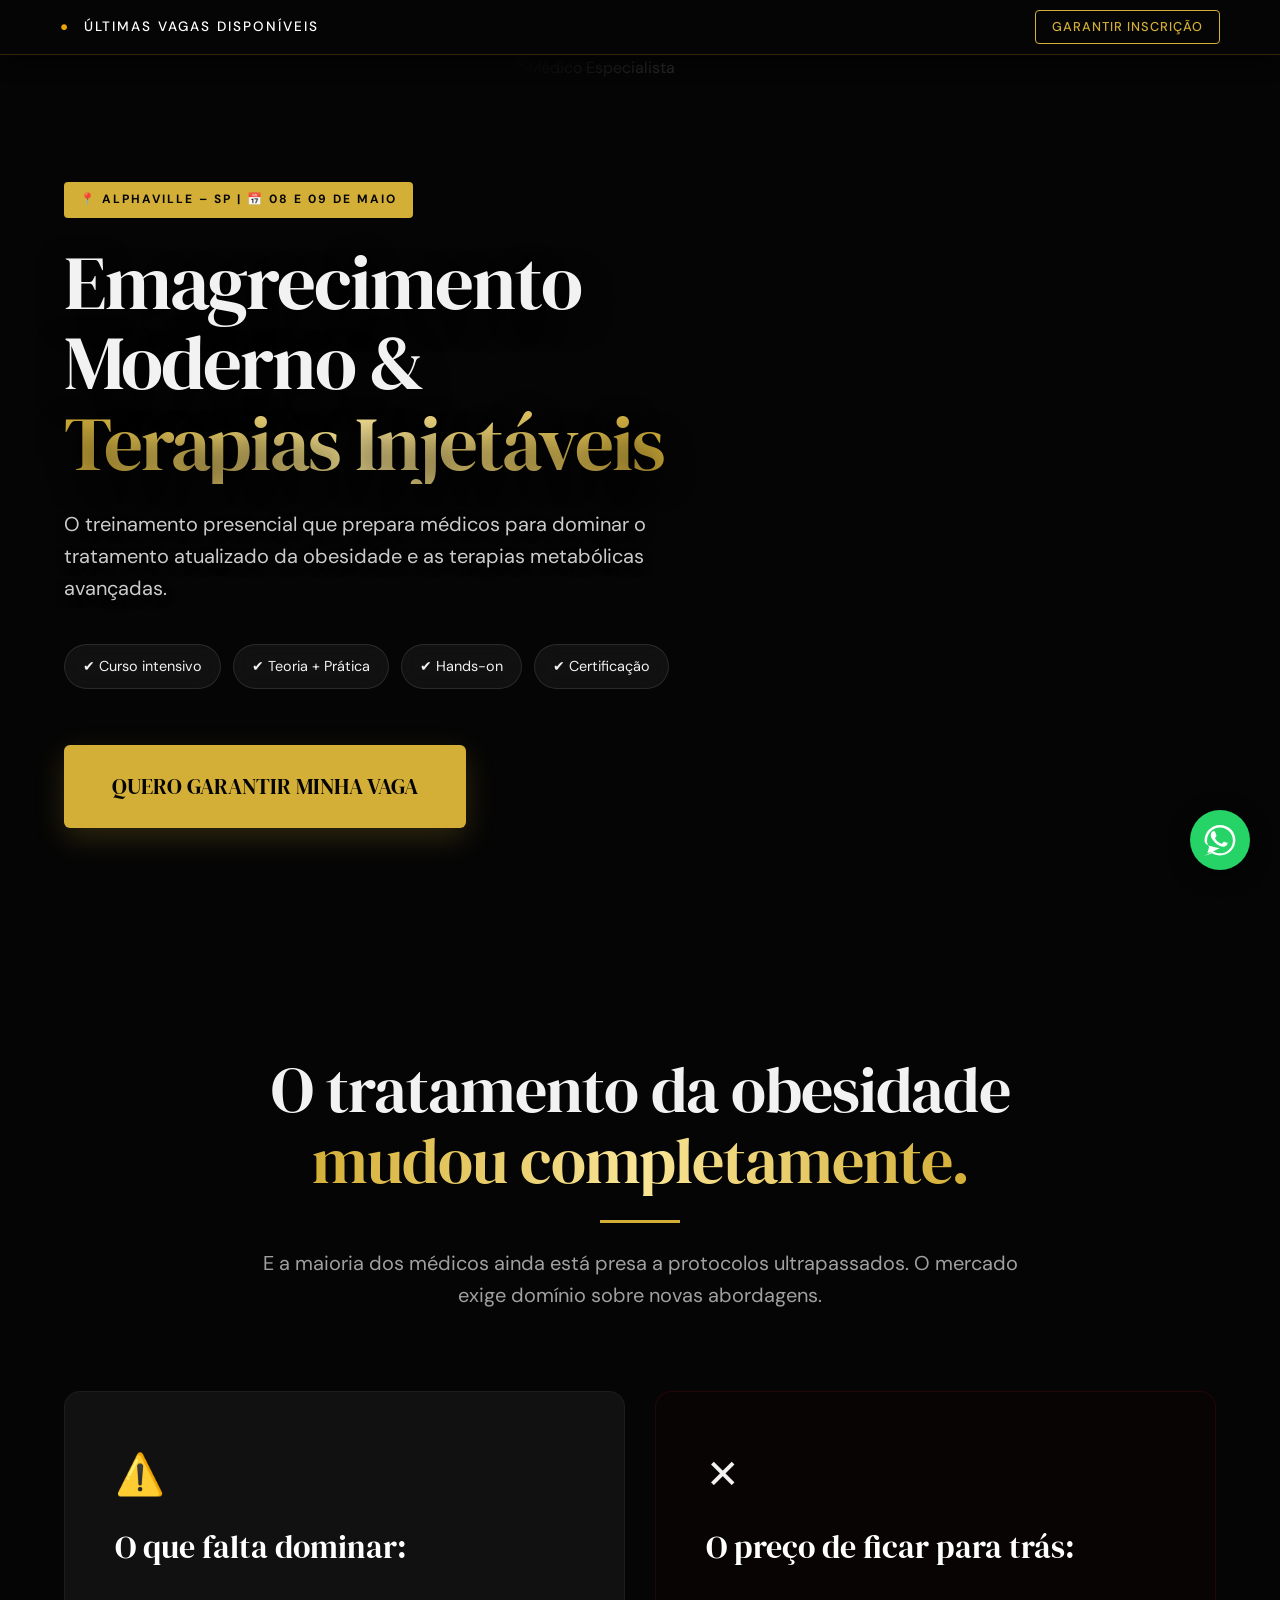
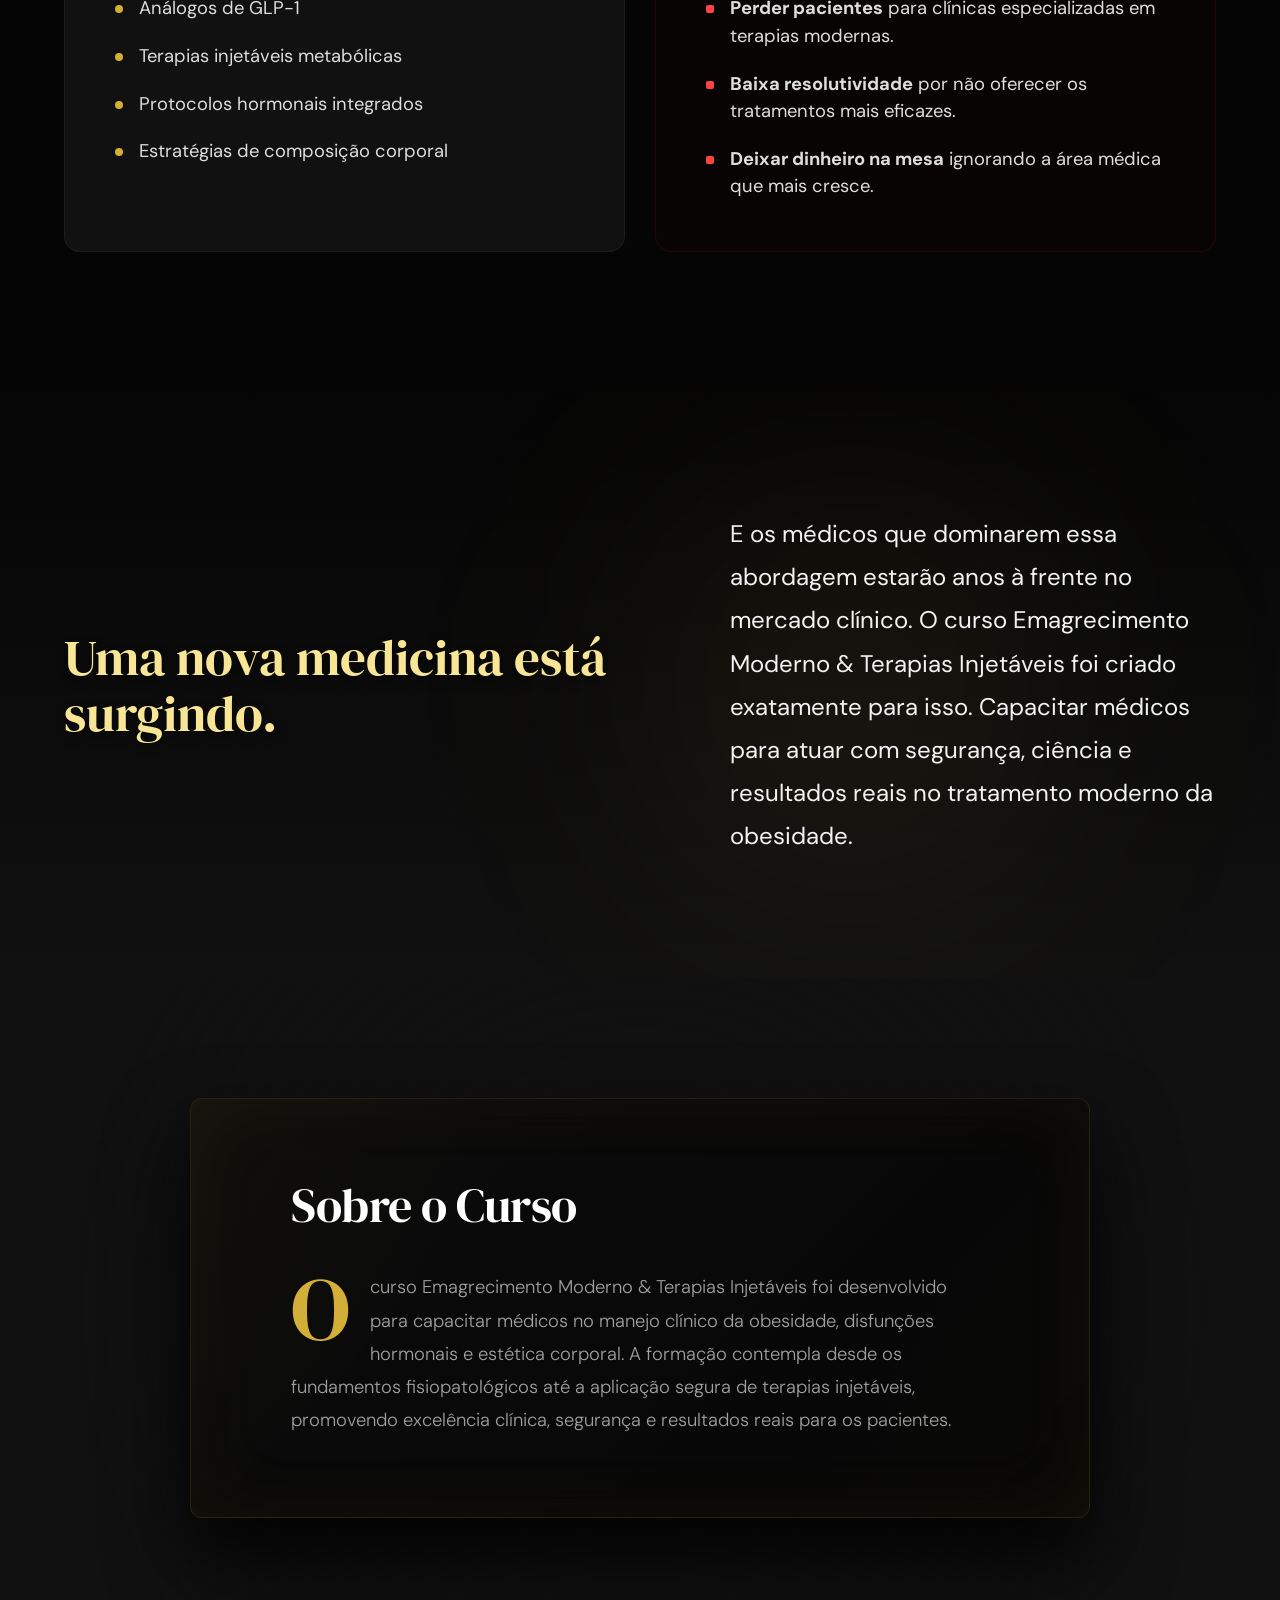
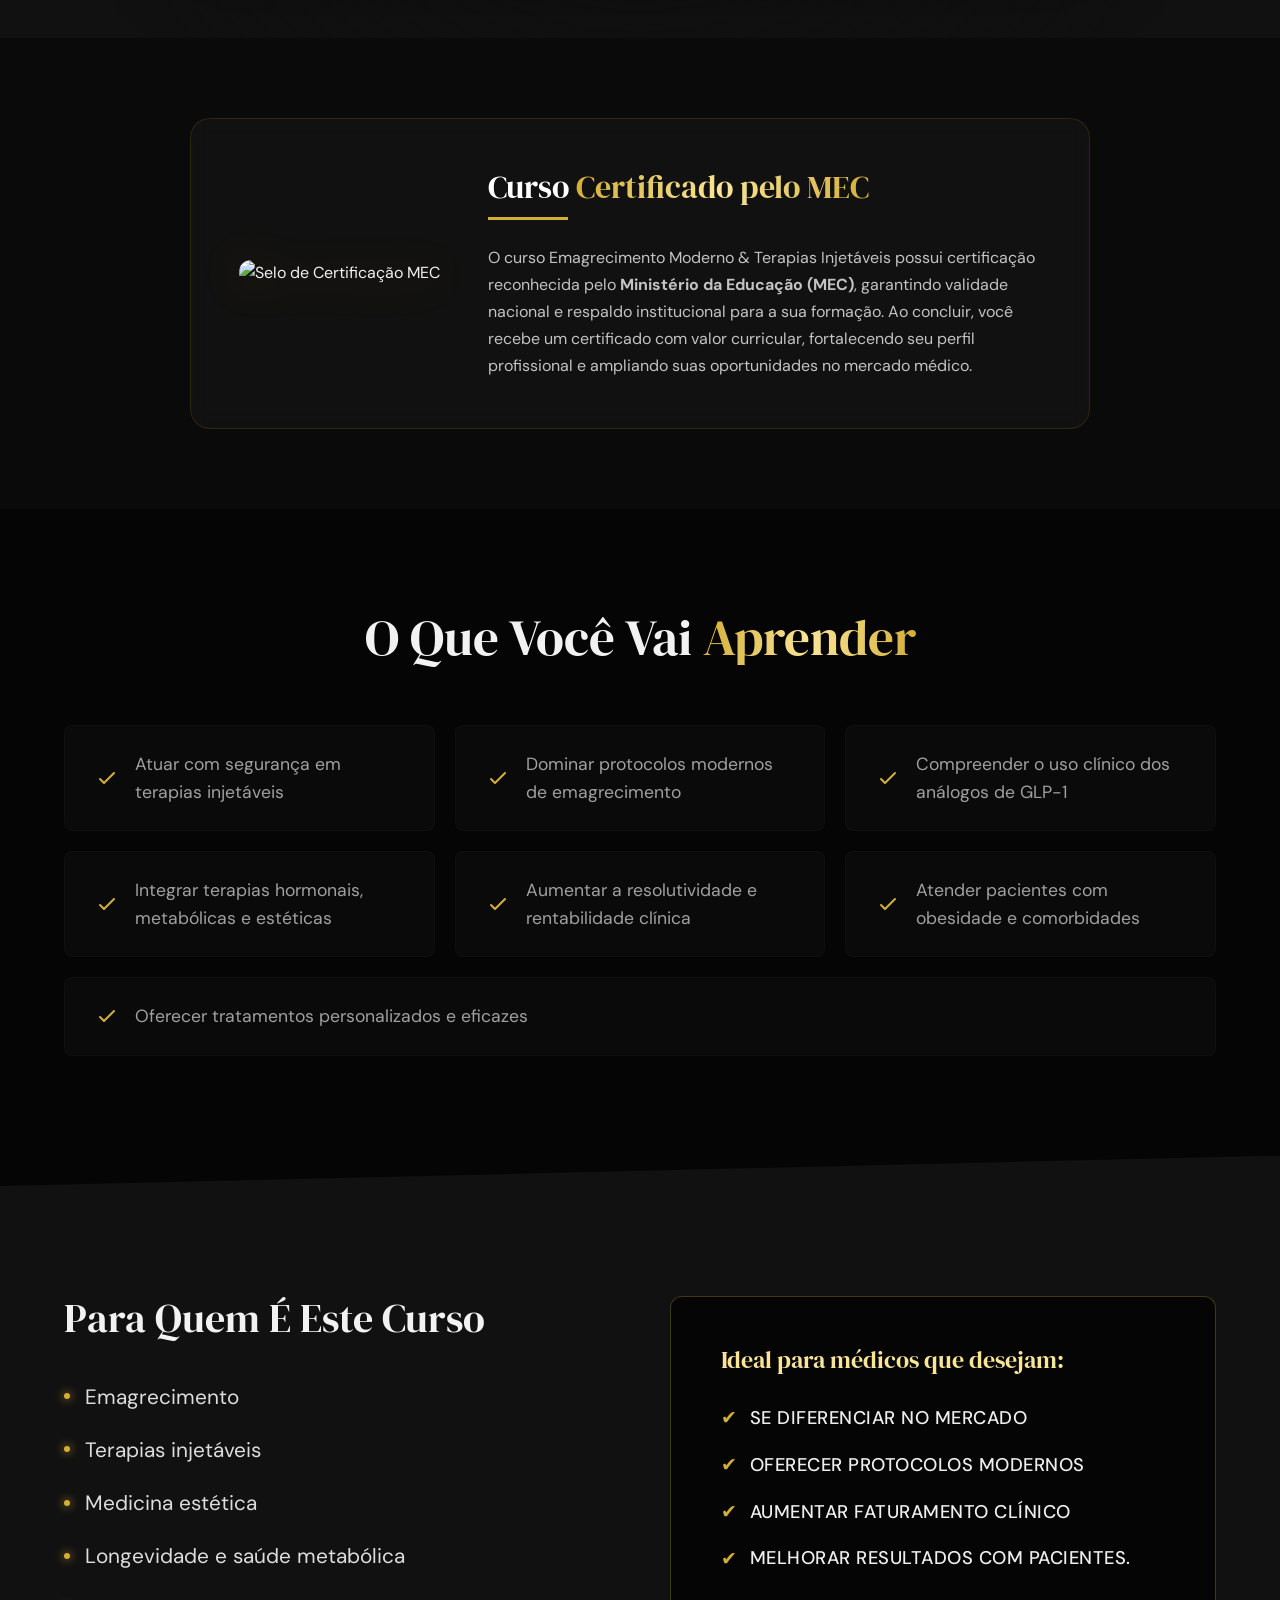
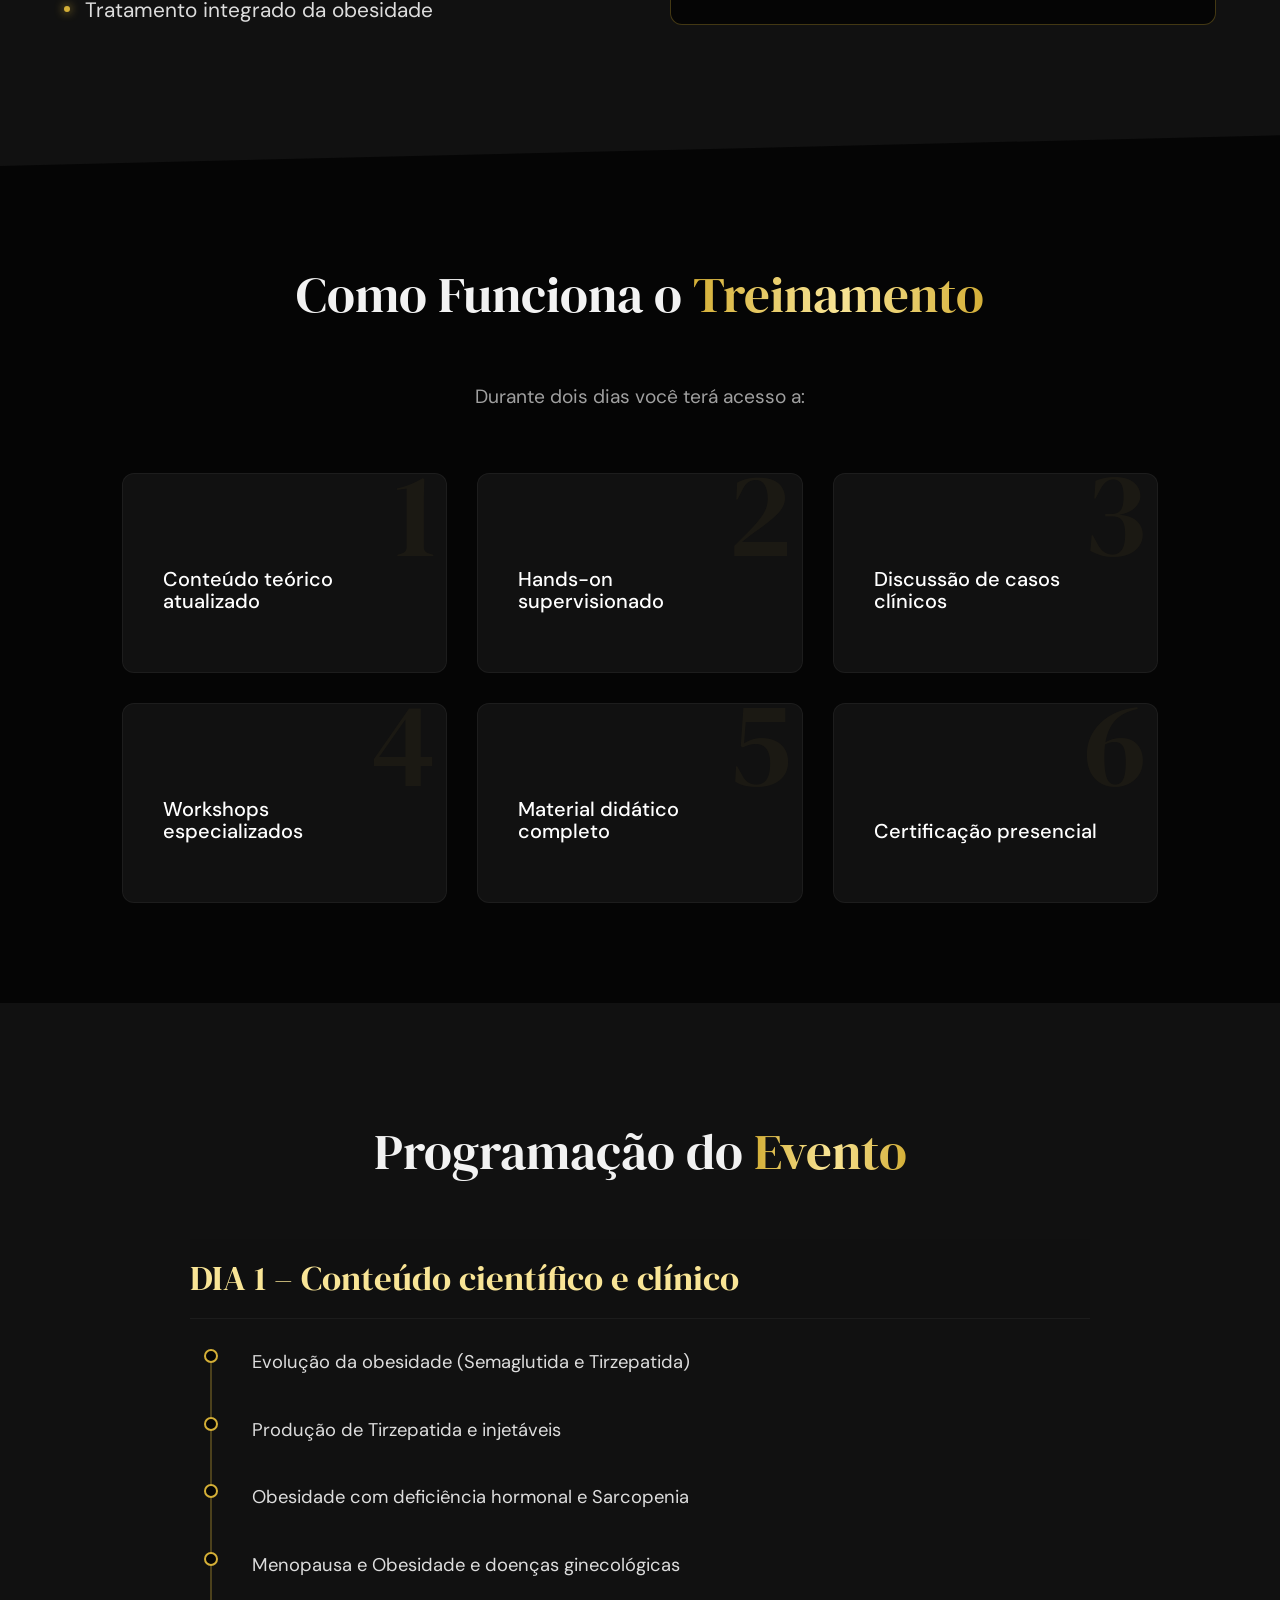
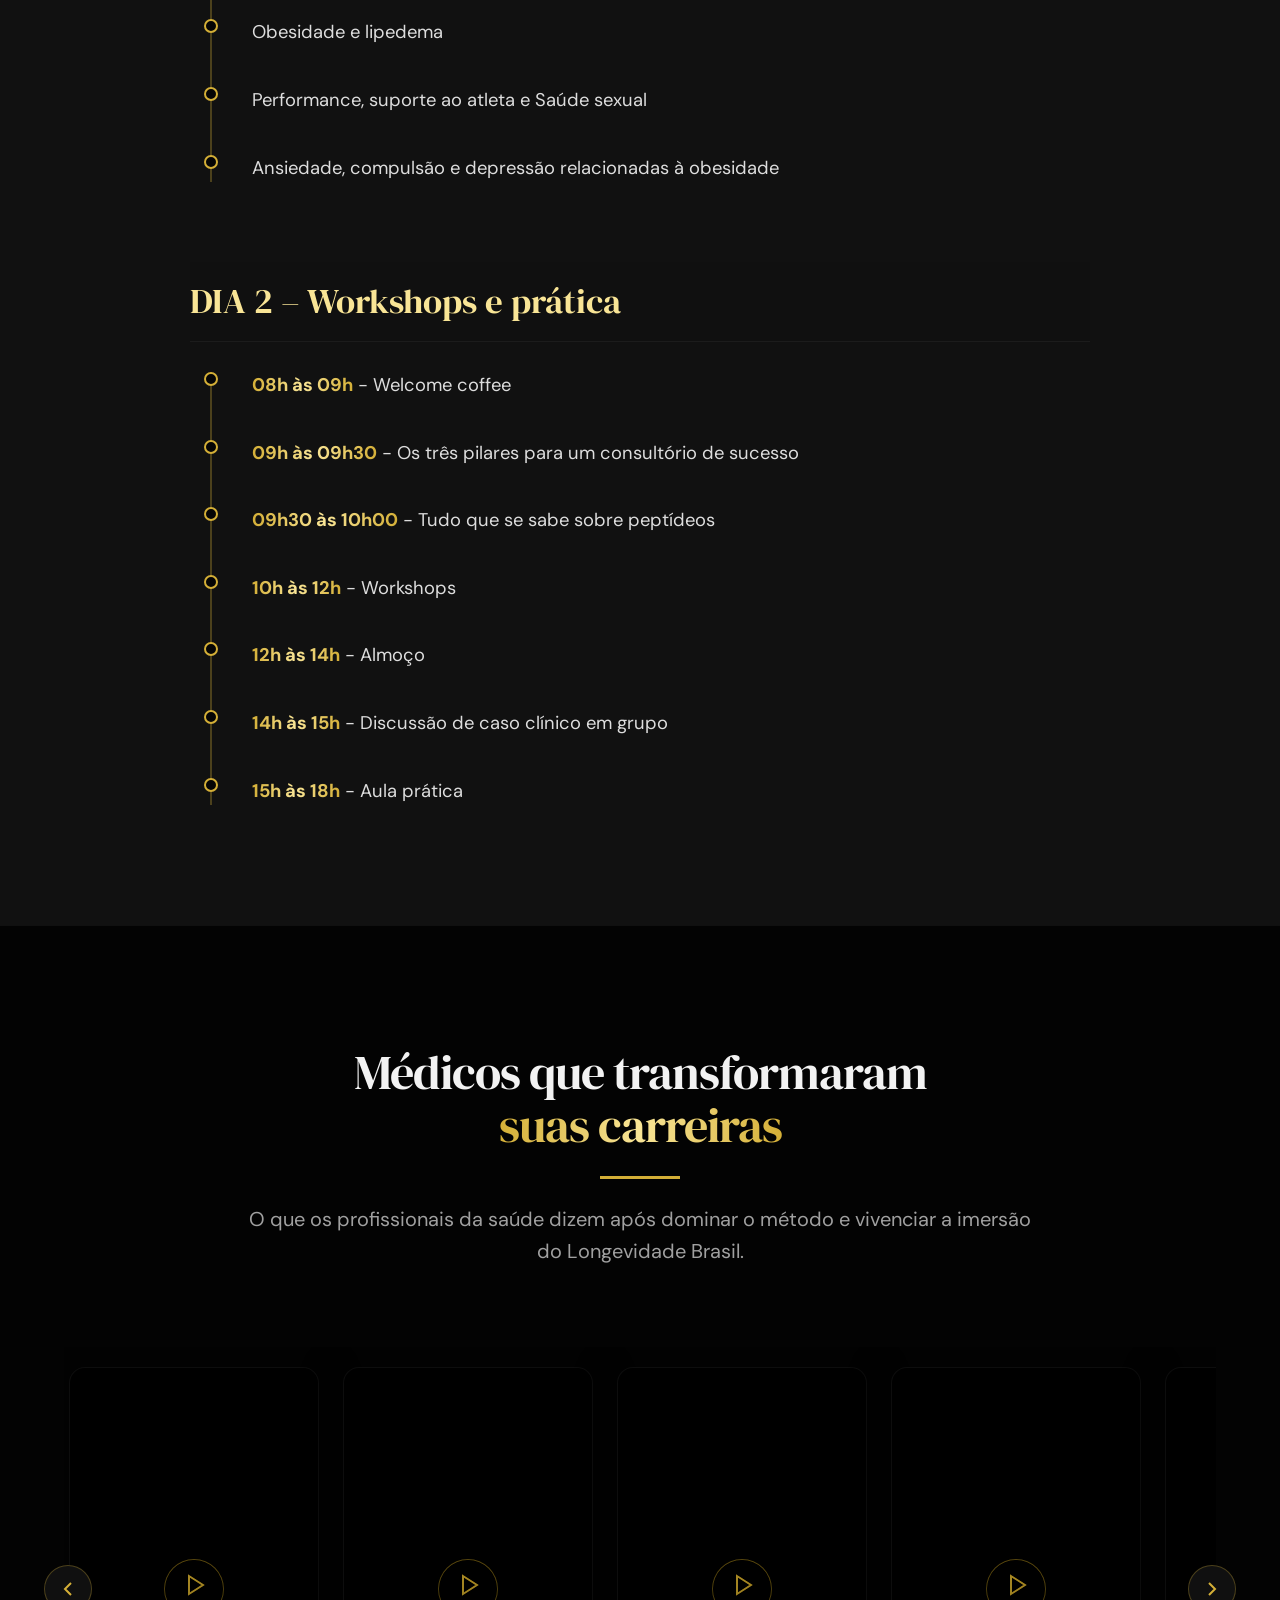
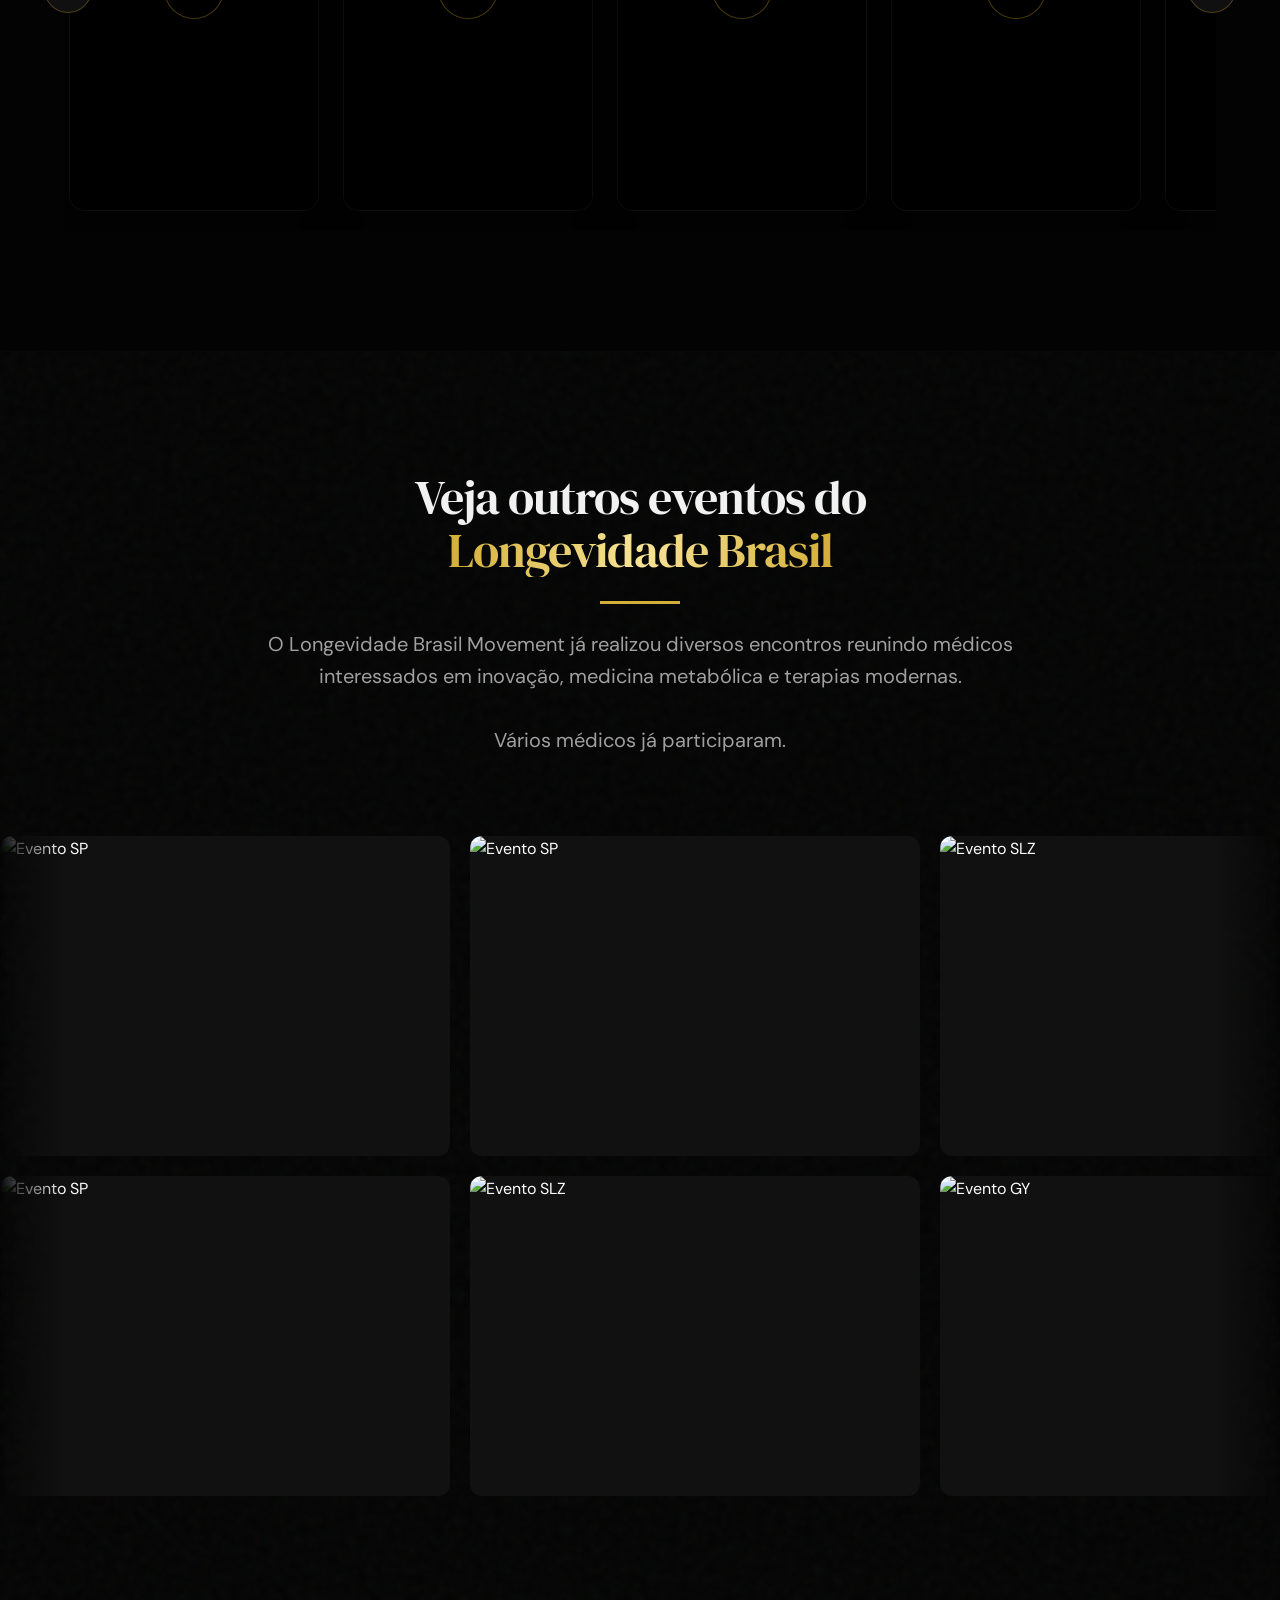
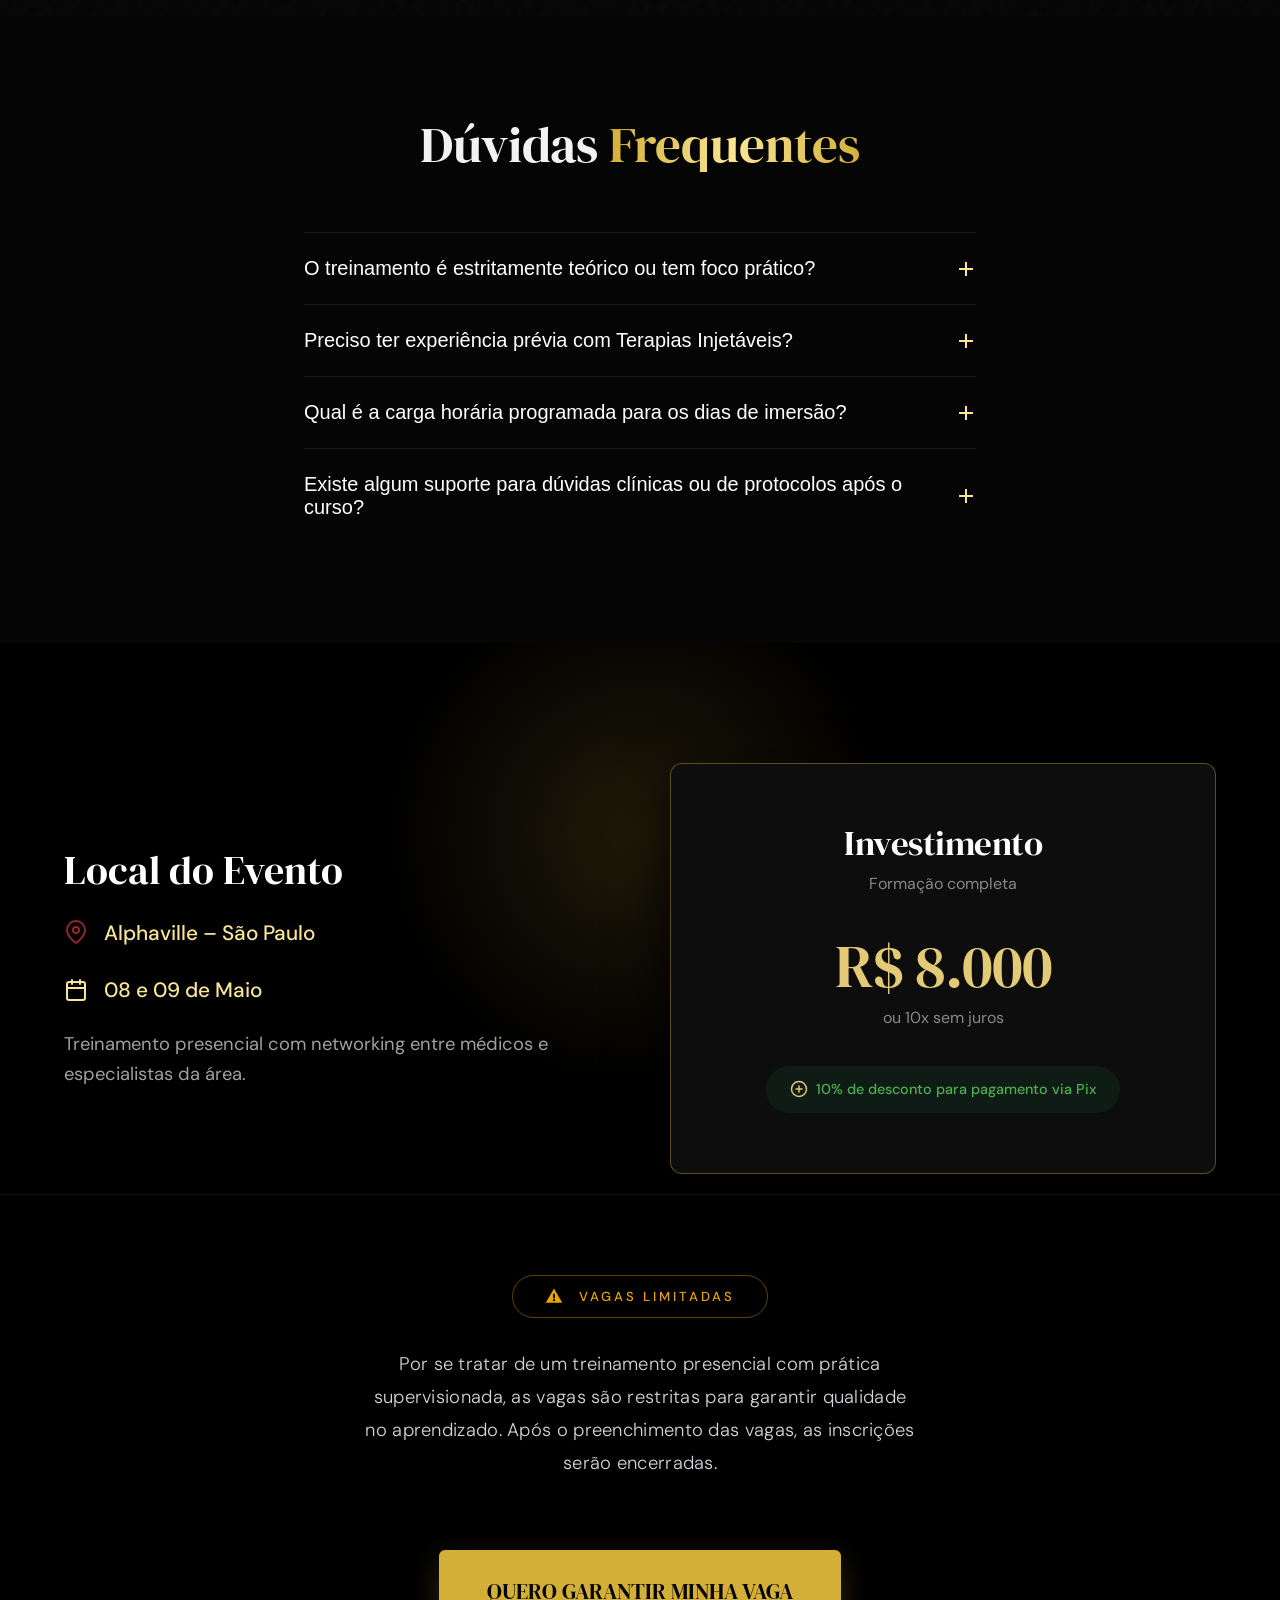
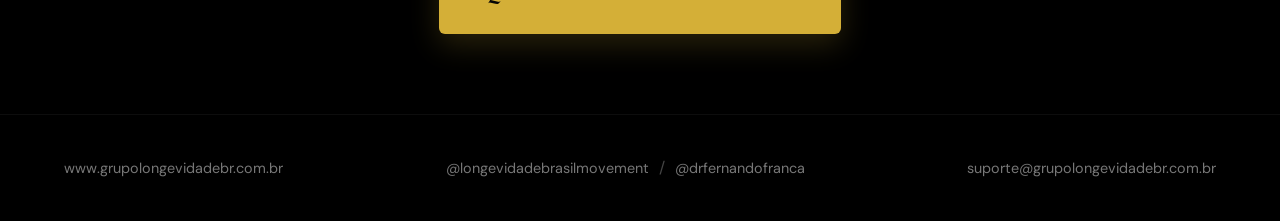
==== commit b41782ee: "feat: adicionar seção de certificação MEC à página de vendas" ====
--- a/pagina-vendas/index.html
+++ b/pagina-vendas/index.html
@@ -147,6 +147,26 @@
                         os pacientes.
                     </p>
                 </div>
+            </div>
+        </div>
+    </section>
+
+    <!-- Section: Certificação MEC -->
+    <section class="section mec-section">
+        <div class="container mec-container" data-aos="fade-up">
+            <div class="mec-badge">
+                <img src="/.netlify/images?url=/images/mec.jpeg&w=280&q=80" alt="Selo de Certificação MEC" width="280" height="280" loading="lazy" class="mec-img">
+            </div>
+            <div class="mec-content">
+                <h2 class="mec-title">Curso <span class="text-gold">Certificado pelo MEC</span></h2>
+                <div class="gold-line" style="margin: 0 0 24px 0;"></div>
+                <p class="mec-text">
+                    O curso Emagrecimento Moderno & Terapias Injetáveis possui certificação reconhecida pelo
+                    <strong>Ministério da Educação (MEC)</strong>, garantindo validade nacional e respaldo
+                    institucional para a sua formação. Ao concluir, você recebe um certificado com valor
+                    curricular, fortalecendo seu perfil profissional e ampliando suas oportunidades no
+                    mercado médico.
+                </p>
             </div>
         </div>
     </section>
@@ -948,7 +968,7 @@
     </section>
 
     <!-- Botão WhatsApp Flutuante -->
-    <a href="https://wa.me/551197694770?text=Olá,%20gostaria%20de%20garantir%20minha%20vaga%20no%20curso%20de%20Emagrecimento%20Moderno%20e%20Terapias%20Injetáveis."
+    <a href="https://wa.me/5511976974770?text=Olá,%20gostaria%20de%20garantir%20minha%20vaga%20no%20curso%20de%20Emagrecimento%20Moderno%20e%20Terapias%20Injetáveis."
         target="_blank" class="whatsapp-float w-bounce" aria-label="Fale conosco no WhatsApp">
         <svg width="32" height="32" viewBox="0 0 24 24" fill="none" xmlns="http://www.w3.org/2000/svg">
             <path
--- a/pagina-vendas/style.css
+++ b/pagina-vendas/style.css
@@ -2148,4 +2148,90 @@
     .learn-card span {
         font-size: 0.95rem !important;
     }
+}
+
+/* =============================================
+   Seção Certificação MEC
+   ============================================= */
+
+.mec-section {
+    padding: 80px 0;
+    background: #0a0a0a;
+    position: relative;
+}
+
+.mec-container {
+    display: flex;
+    align-items: center;
+    gap: 48px;
+    max-width: 900px;
+    margin: 0 auto;
+    padding: 48px;
+    background: rgba(255, 255, 255, 0.03);
+    border: 1px solid rgba(236, 164, 0, 0.15);
+    border-radius: 20px;
+    backdrop-filter: blur(10px);
+}
+
+.mec-badge {
+    flex-shrink: 0;
+}
+
+.mec-img {
+    width: 200px;
+    height: 200px;
+    object-fit: contain;
+    border-radius: 12px;
+    filter: drop-shadow(0 4px 20px rgba(236, 164, 0, 0.2));
+}
+
+.mec-content {
+    flex: 1;
+}
+
+.mec-title {
+    font-family: 'DM Serif Display', serif;
+    font-size: clamp(1.5rem, 3vw, 2rem);
+    color: #fff;
+    margin-bottom: 8px;
+    line-height: 1.3;
+}
+
+.mec-text {
+    font-family: 'DM Sans', sans-serif;
+    font-size: 1rem;
+    color: rgba(255, 255, 255, 0.75);
+    line-height: 1.7;
+    margin: 0;
+}
+
+/* Mobile */
+@media (max-width: 768px) {
+    .mec-section {
+        padding: 60px 0;
+    }
+
+    .mec-container {
+        flex-direction: column;
+        text-align: center;
+        gap: 28px;
+        padding: 32px 24px;
+    }
+
+    .mec-img {
+        width: 150px;
+        height: 150px;
+    }
+
+    .mec-title {
+        font-size: 1.4rem;
+    }
+
+    .mec-text {
+        font-size: 0.93rem;
+    }
+
+    .mec-container .gold-line {
+        margin: 0 auto 20px auto !important;
+    }
 }
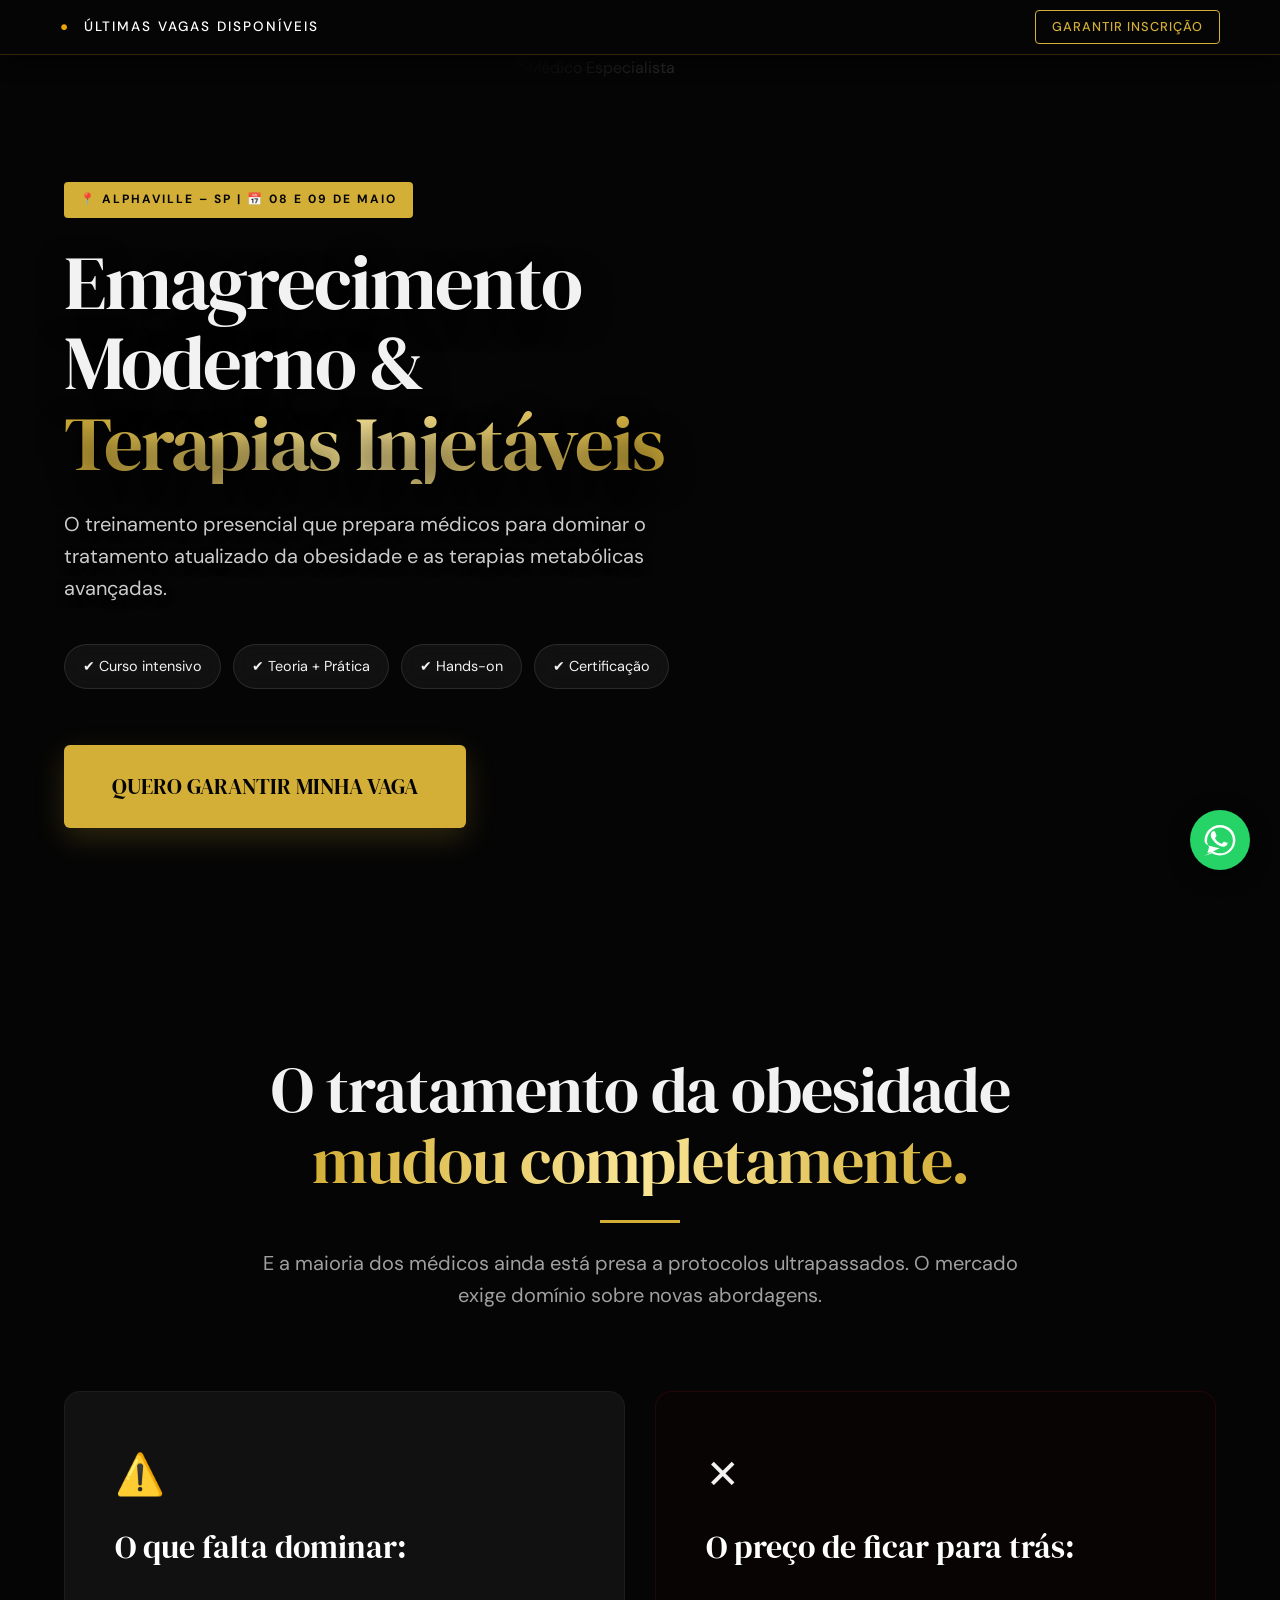
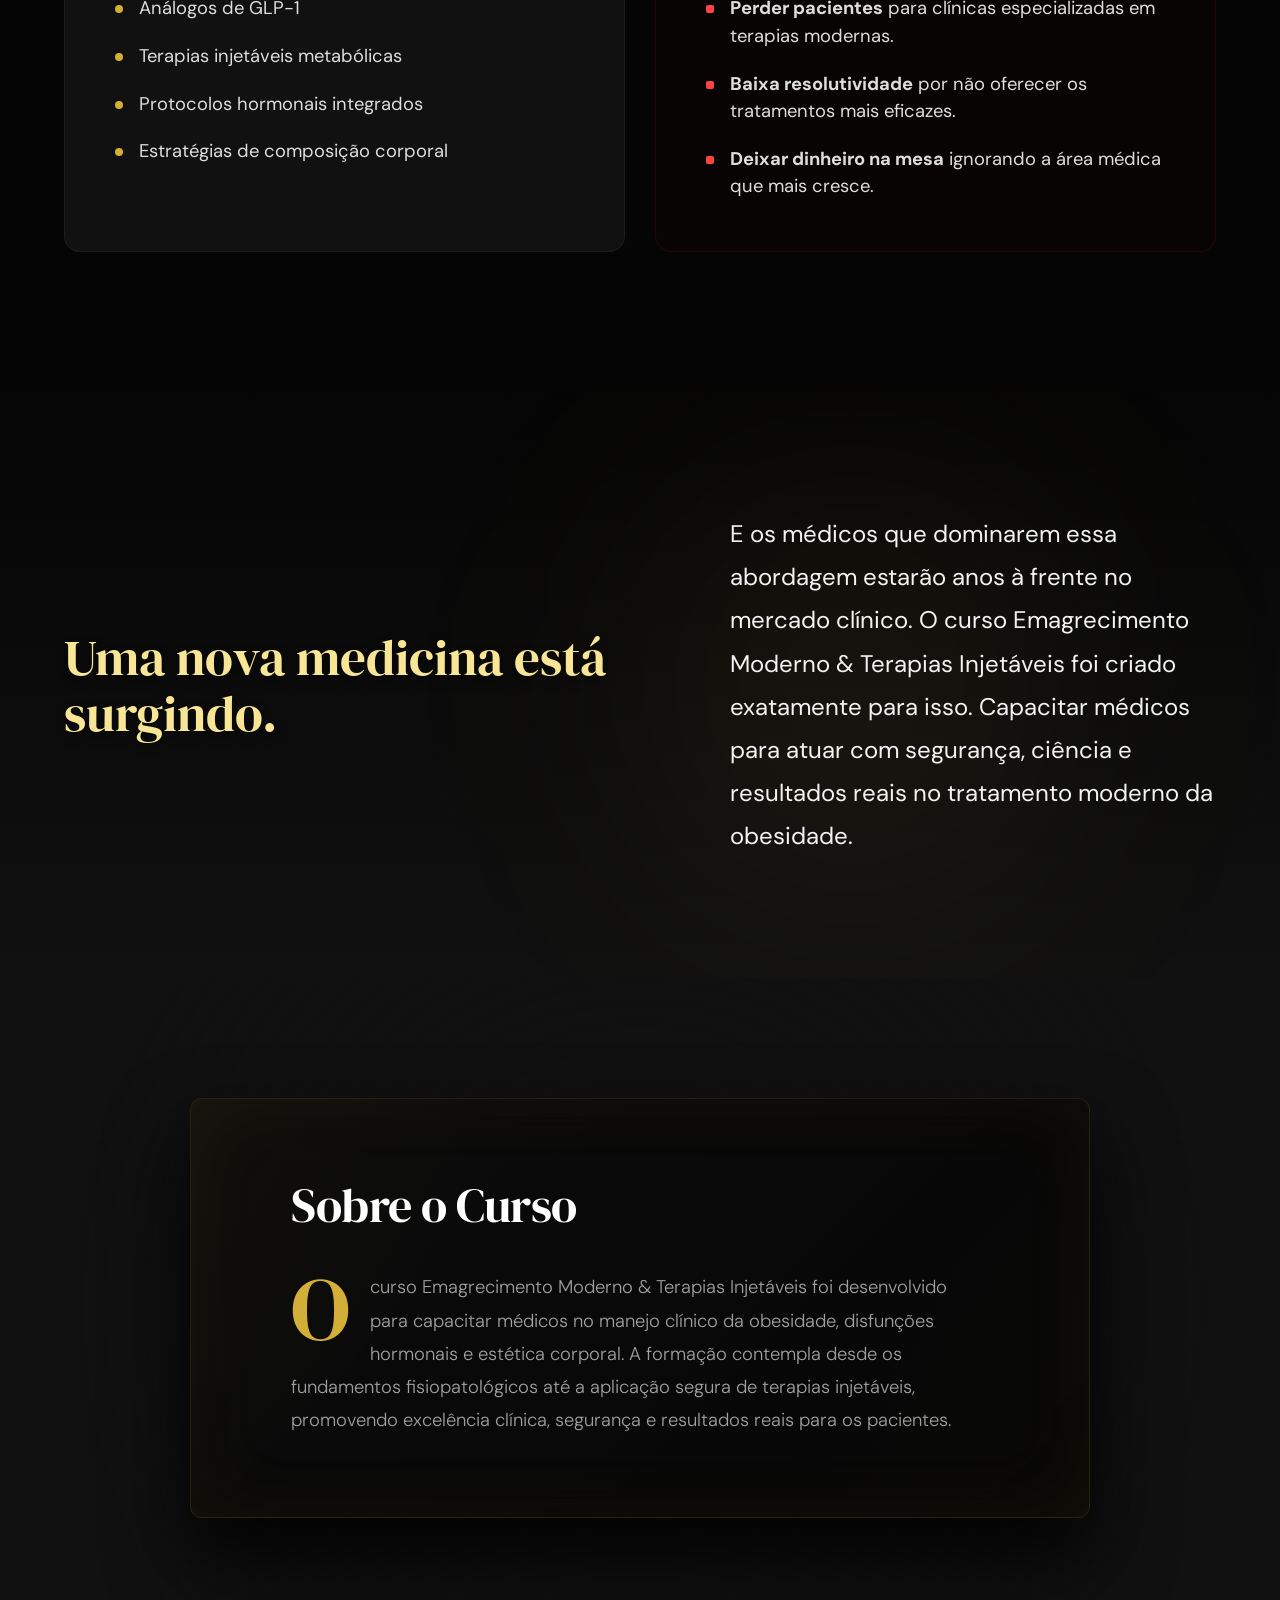
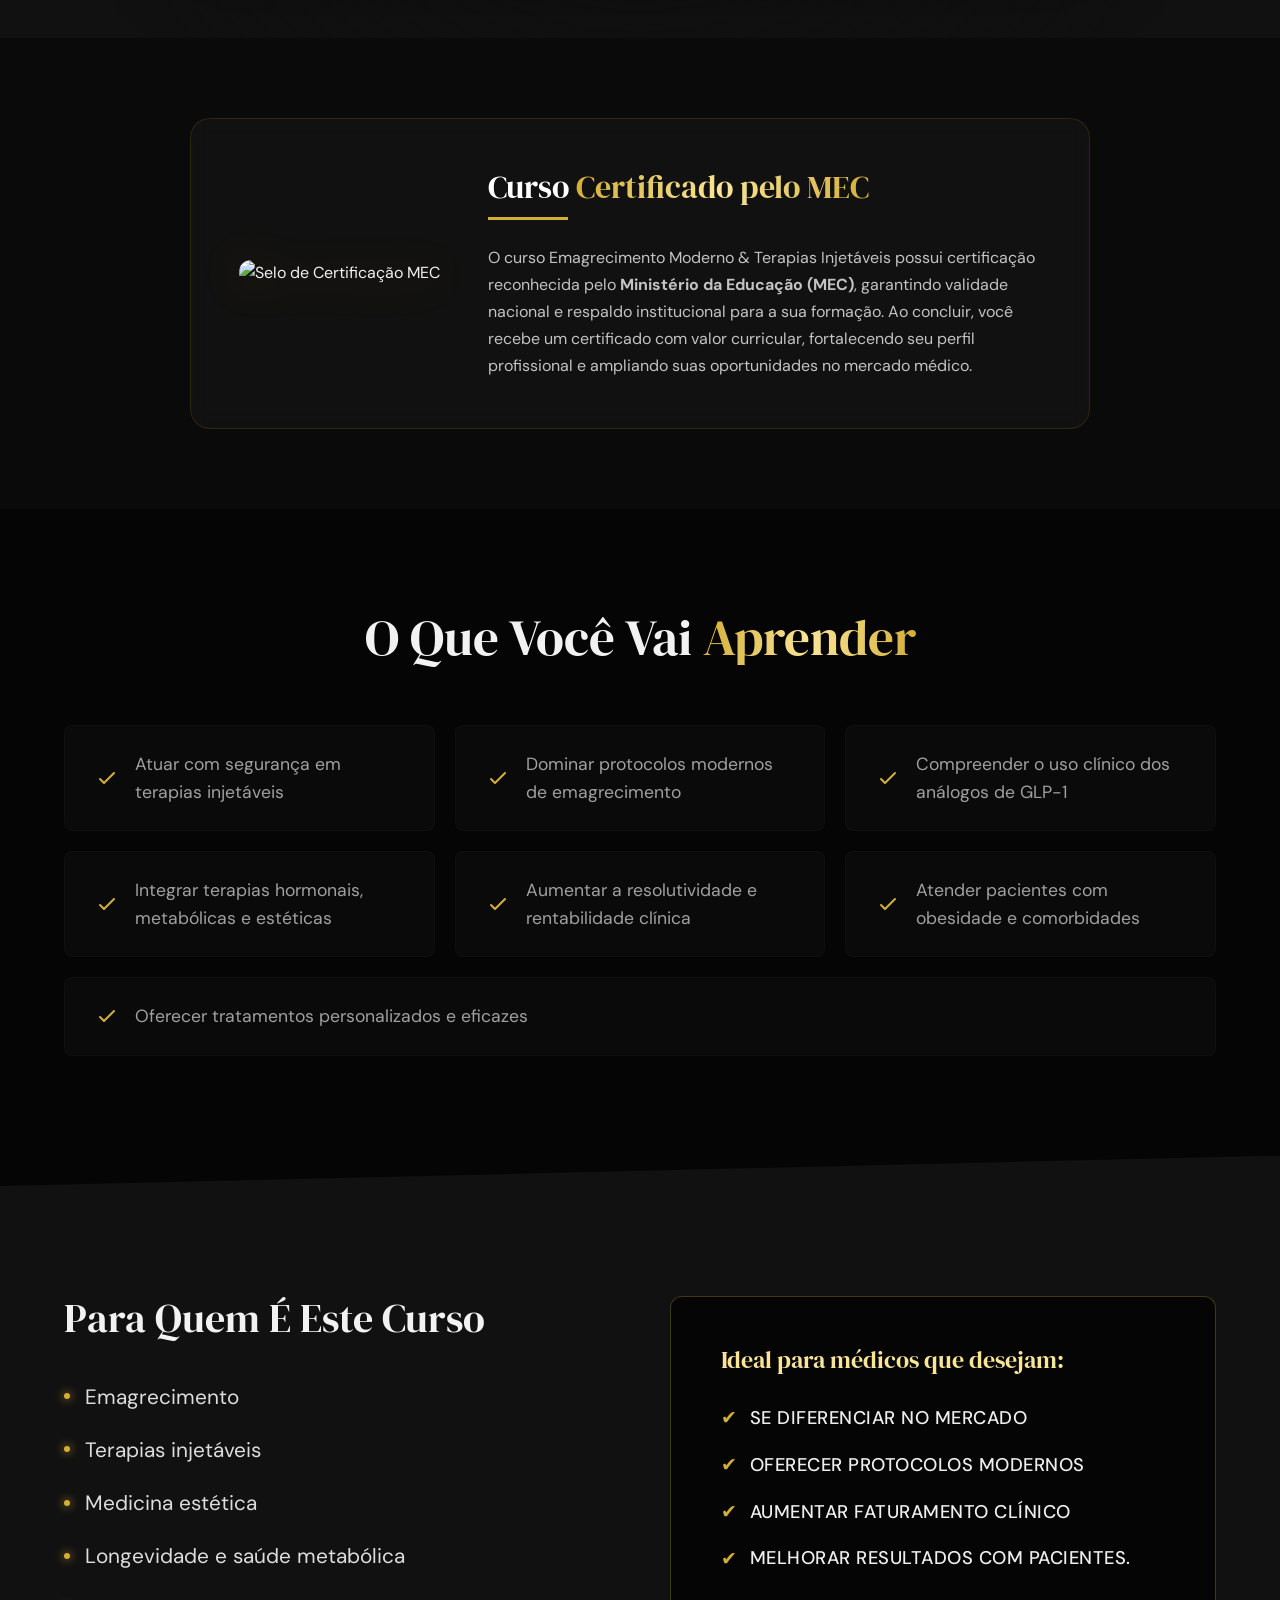
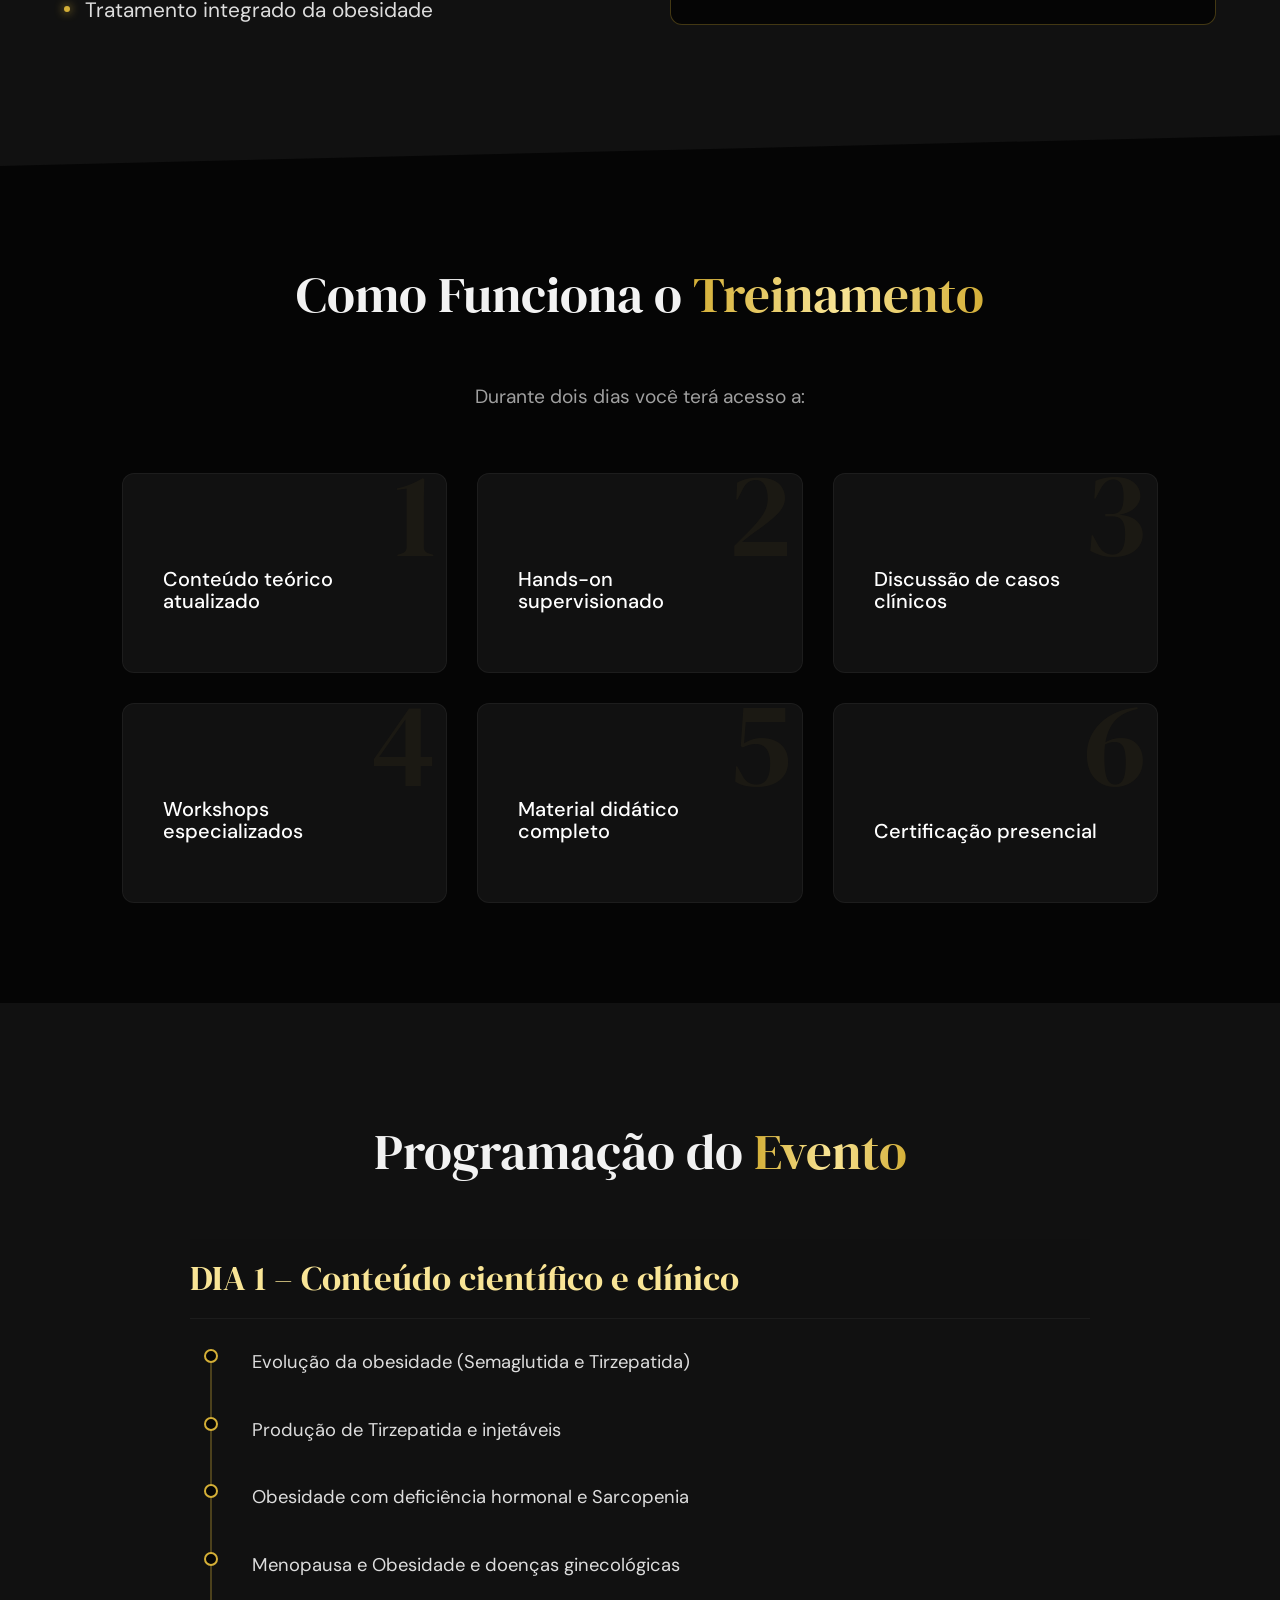
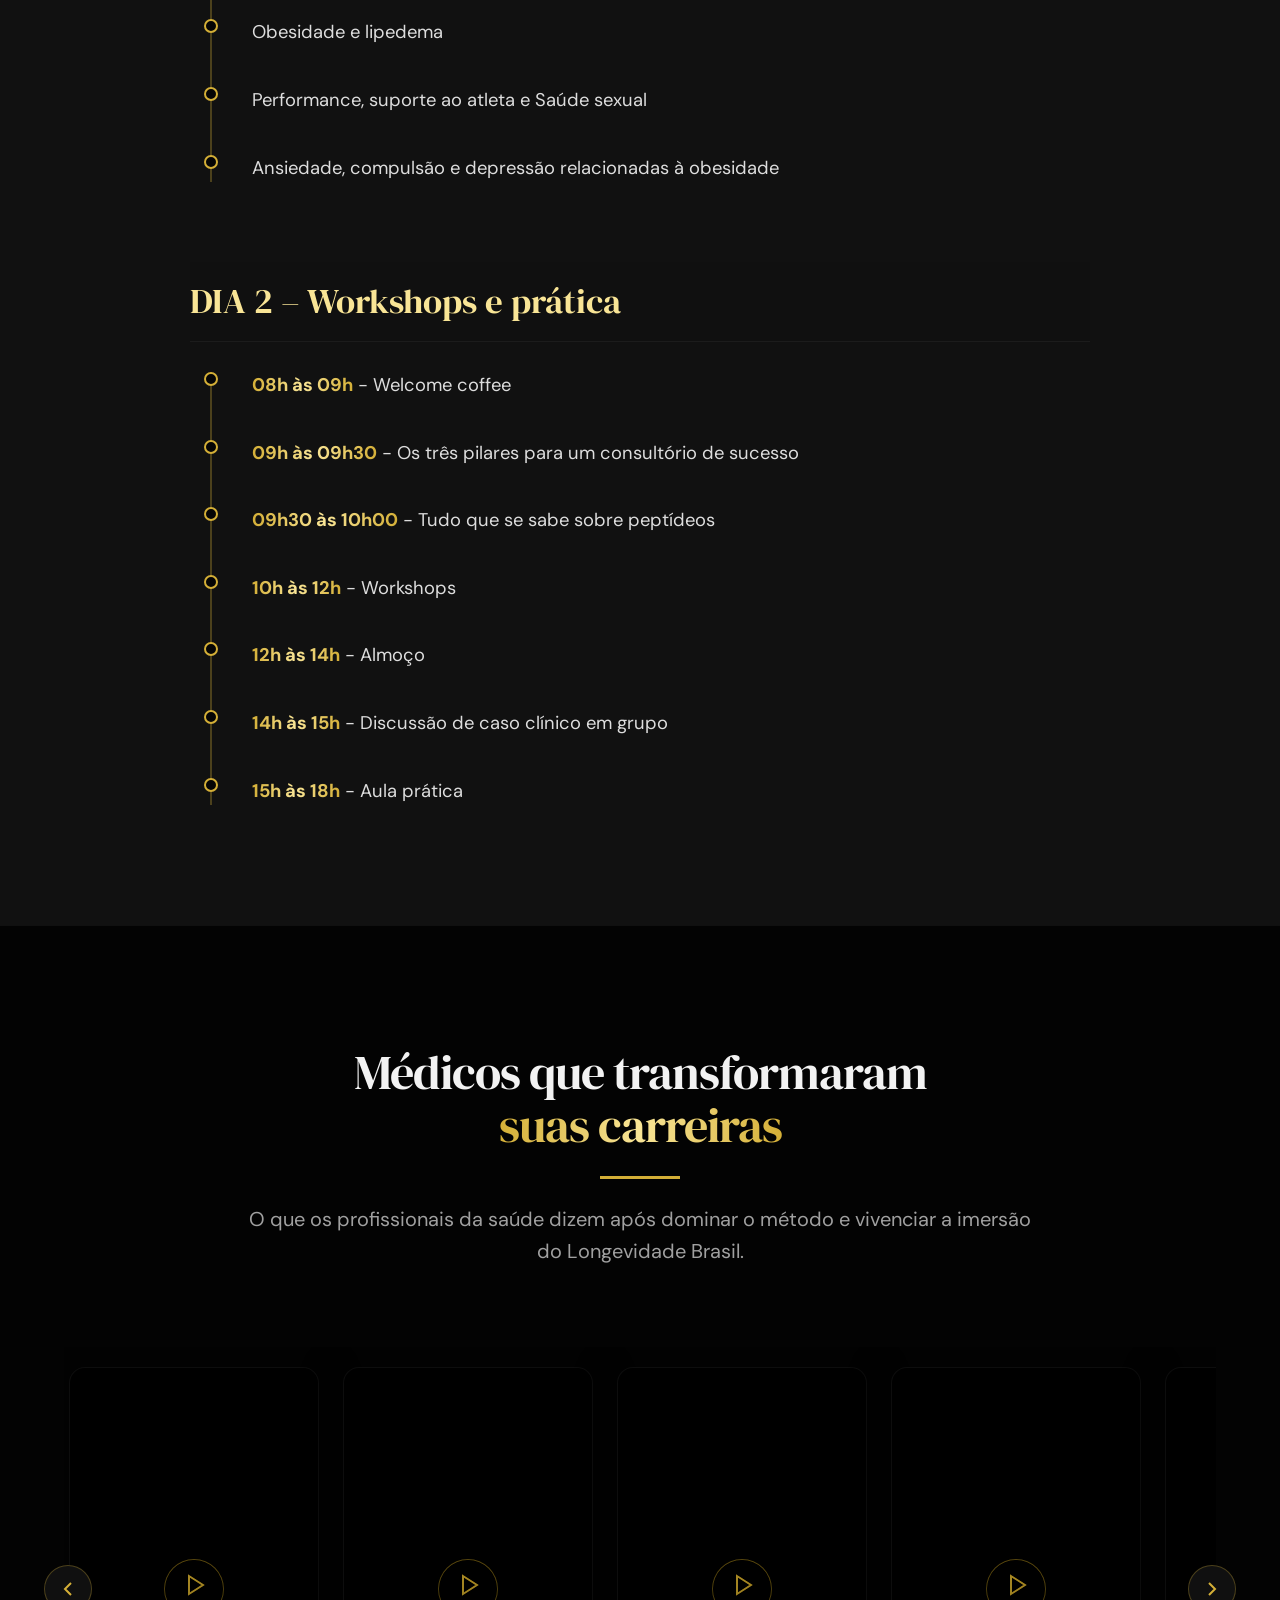
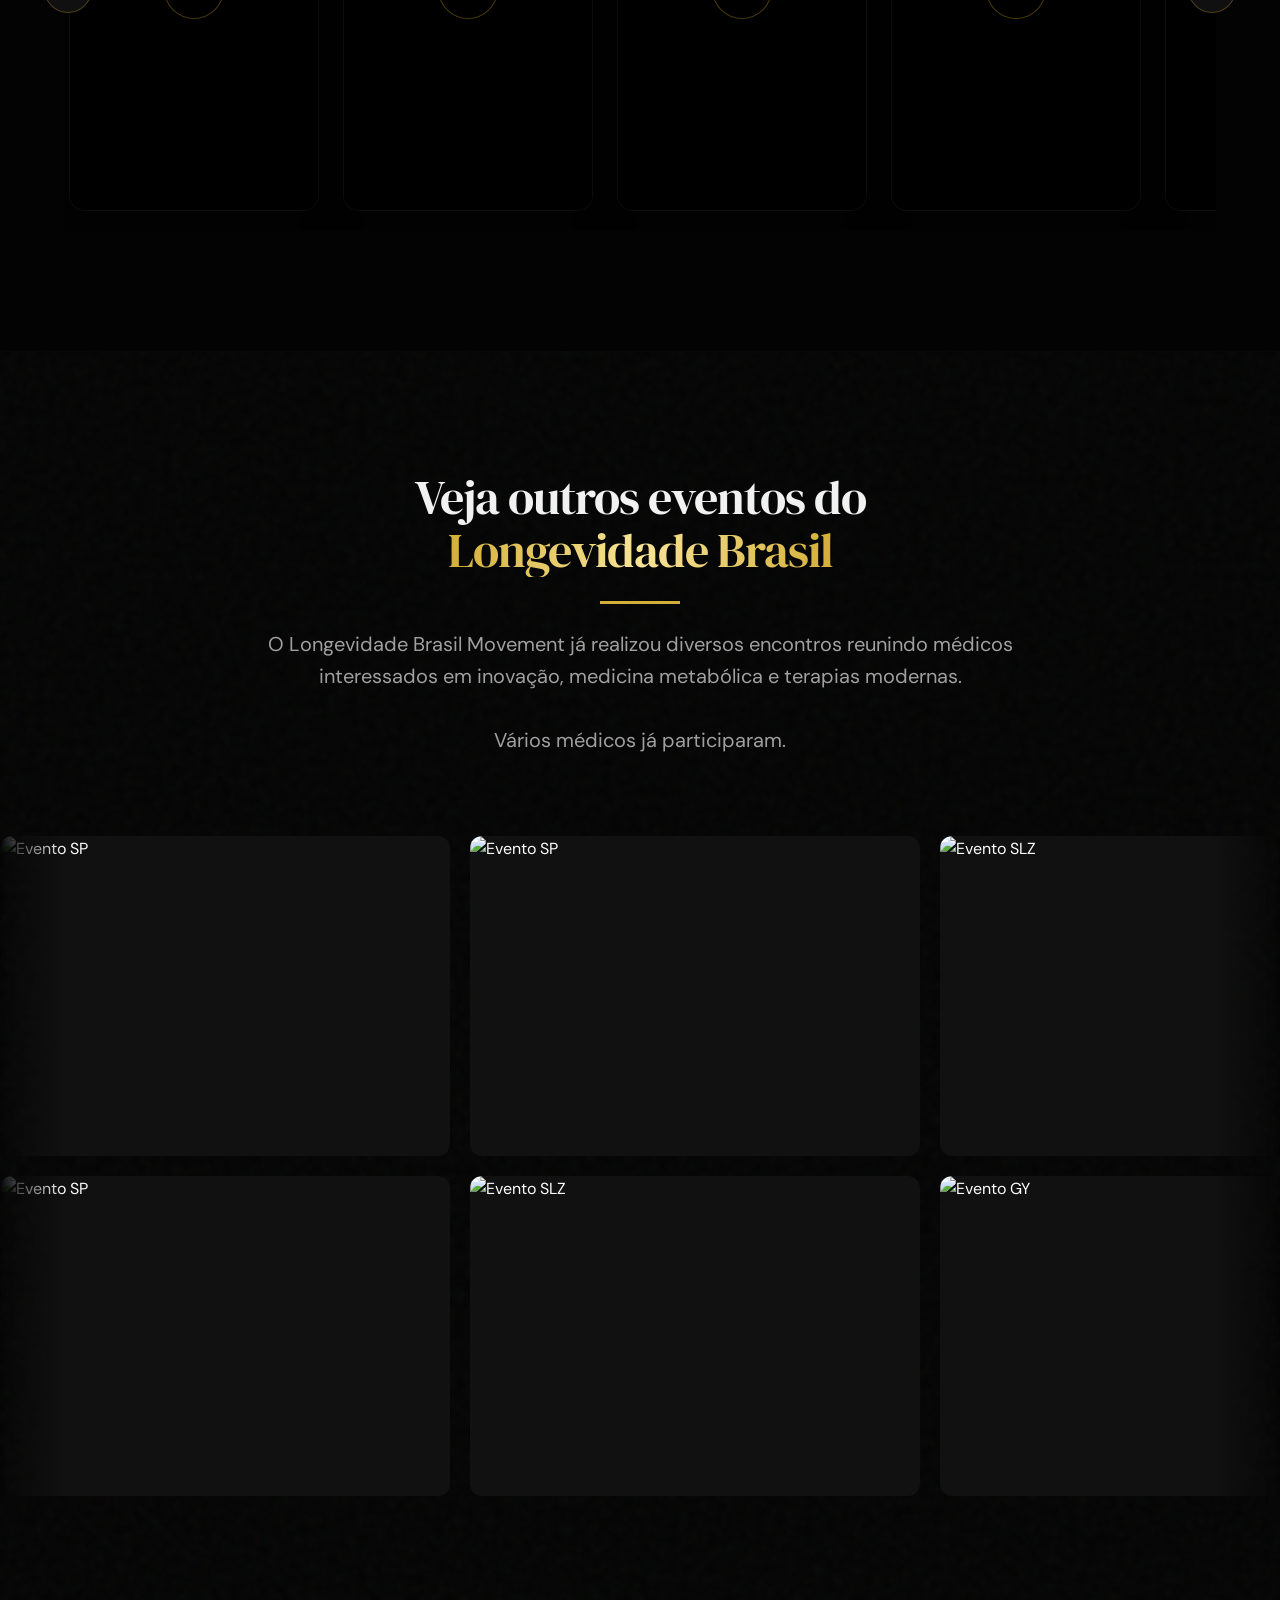
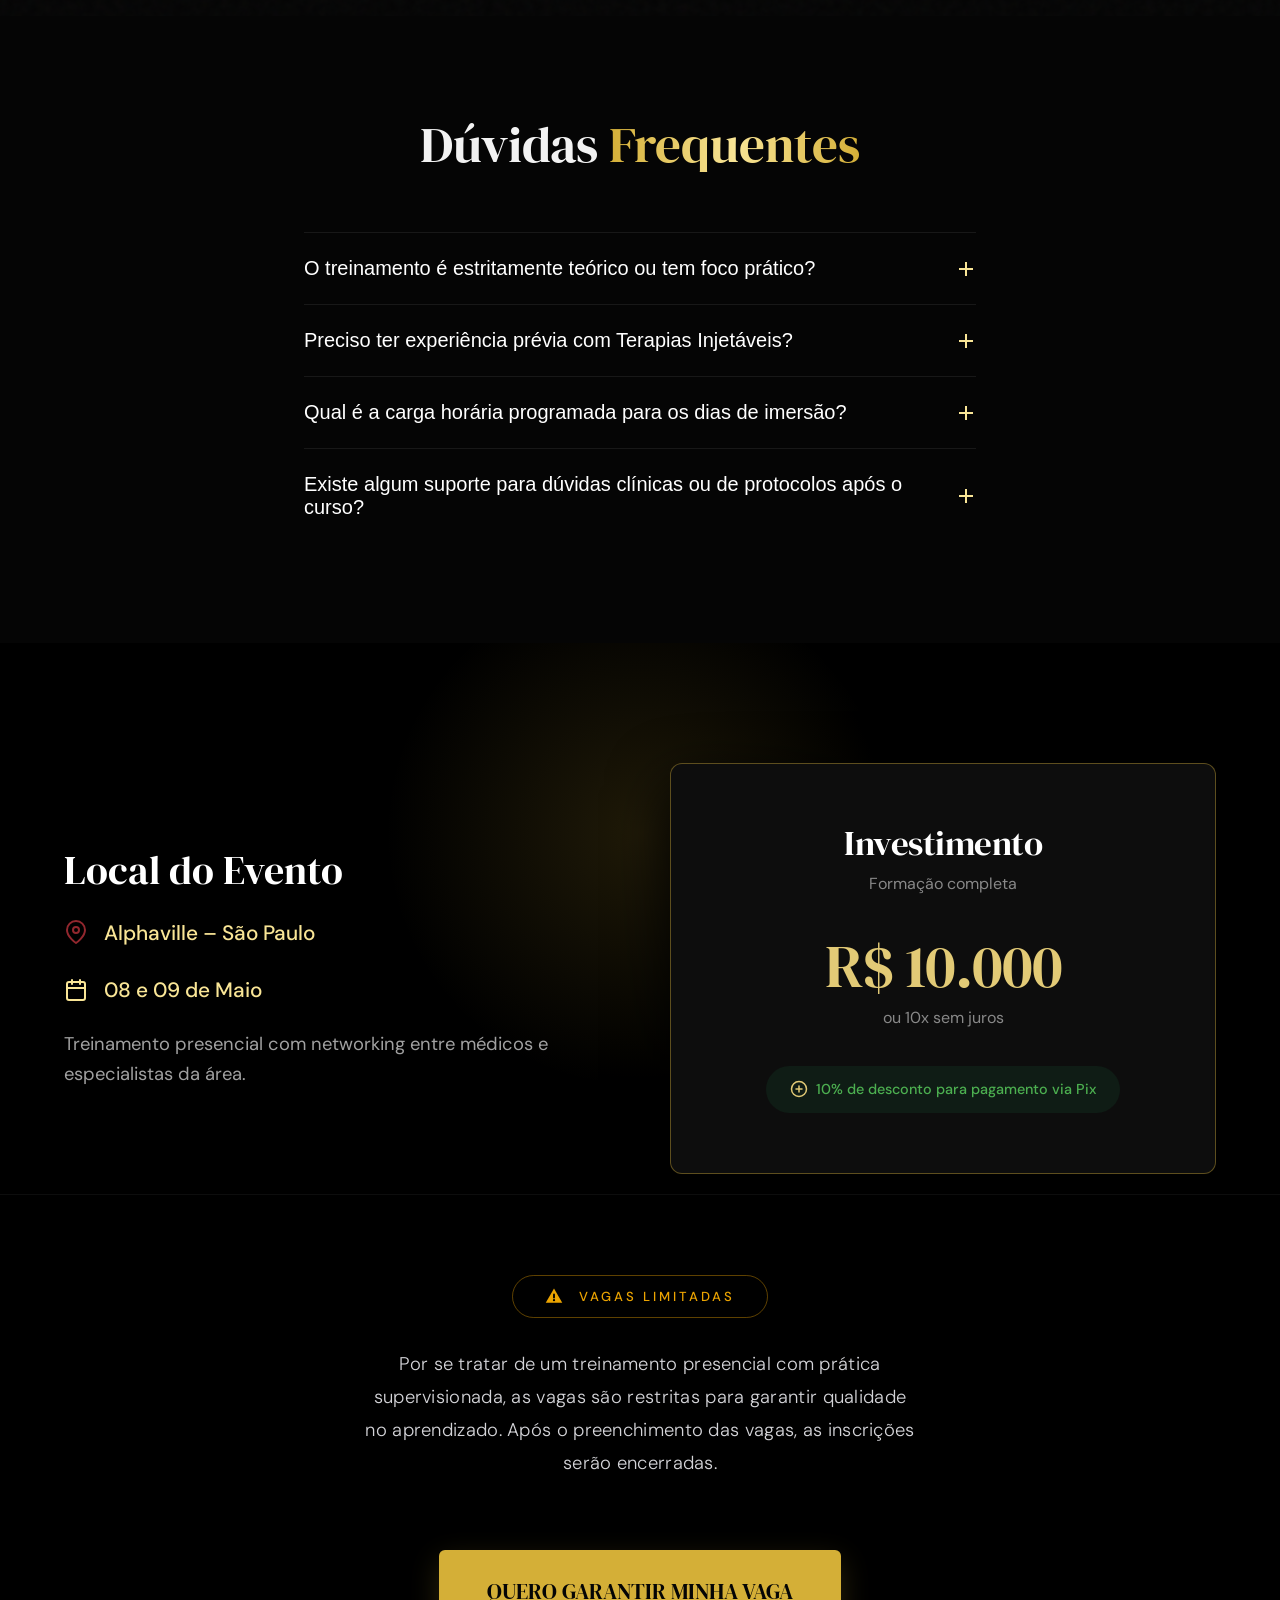
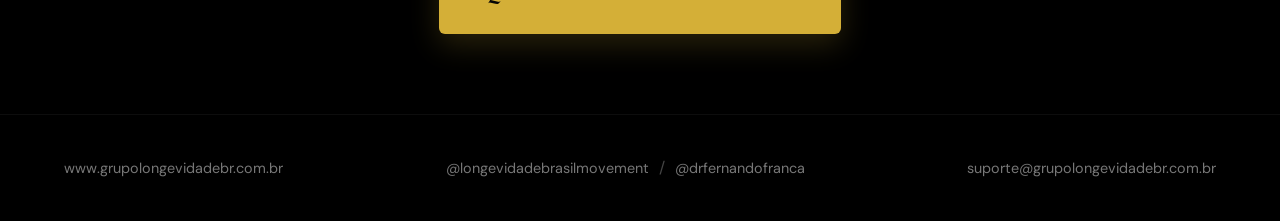
==== commit d715a94e: "feat: atualizar valor do investimento para 10.000" ====
--- a/pagina-vendas/index.html
+++ b/pagina-vendas/index.html
@@ -18,7 +18,7 @@
     <!-- AOS for scroll animation -->
     <link rel="stylesheet" href="https://unpkg.com/aos@next/dist/aos.css" />
 
-    <link rel="stylesheet" href="/pagina-vendas/style.css">
+    <link rel="stylesheet" href="/pagina-vendas/style.css?v=20260312">
 </head>
 
 <body>
@@ -913,7 +913,7 @@
                     <p class="investment-subtitle-premium">Formação completa</p>
 
                     <div class="price-block-premium">
-                        <span class="price-premium">R$ 8.000</span>
+                        <span class="price-premium">R$ 10.000</span>
                         <span class="installments-premium">ou 10x sem juros</span>
                     </div>
 
